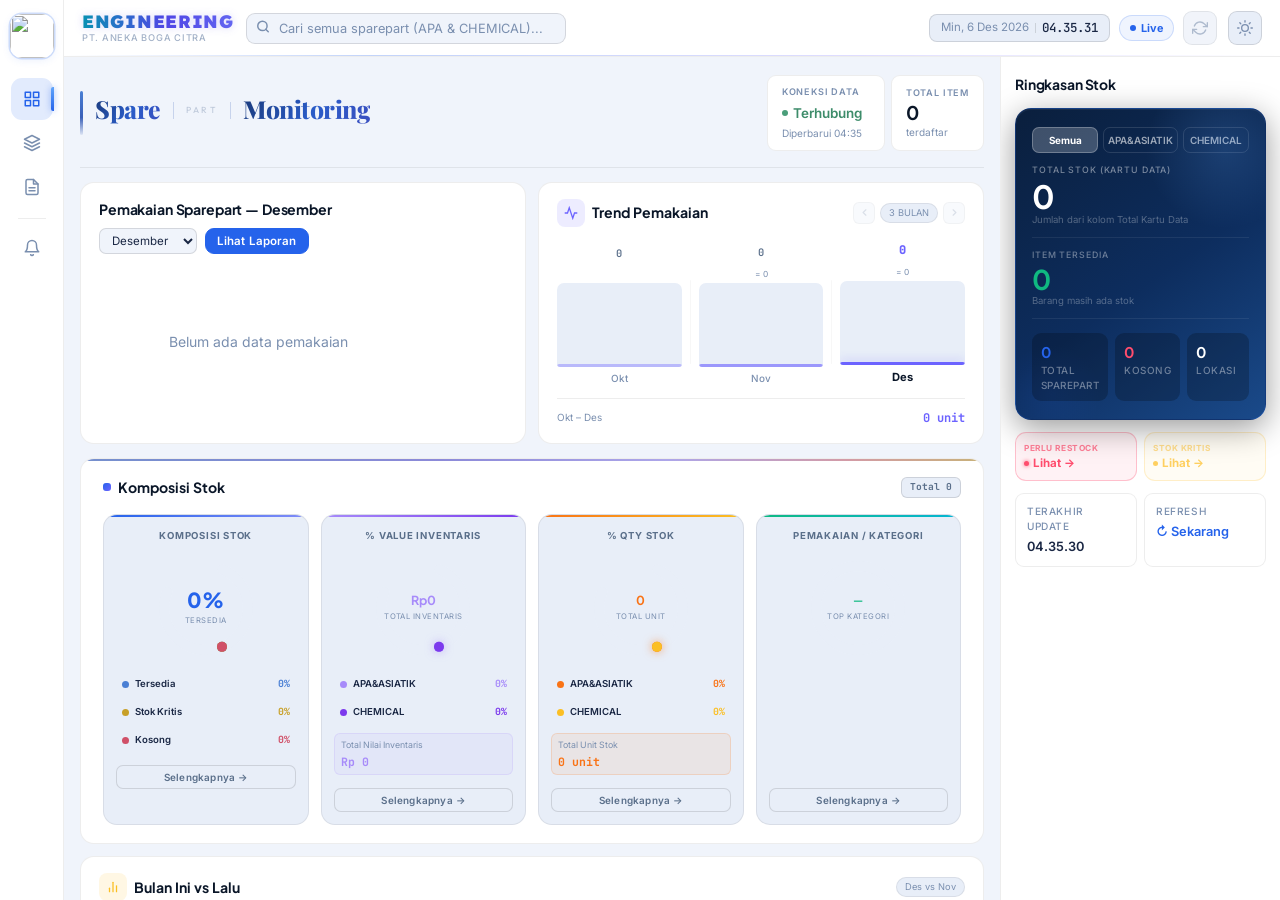
==== admin.html @ c55ec324 "Add files via upload" ====
<!DOCTYPE html>
<html lang="id" data-theme="light">
<head>
<meta charset="UTF-8">
<meta name="viewport" content="width=device-width, initial-scale=1.0">
<title>Spart Part — Admin Dashboard</title>
<link href="https://fonts.googleapis.com/css2?family=Plus+Jakarta+Sans:wght@400;500;600;700;800&family=Inter:wght@300;400;500;600;700&family=JetBrains+Mono:wght@400;500;600&family=Lexend+Deca:wght@700;800;900&family=Barlow:wght@700;800;900&family=Syne:wght@700;800;900&family=DM+Serif+Display:ital@0;1&family=Instrument+Serif:ital@0;1&family=Playfair+Display:wght@700;800;900&family=Outfit:wght@300;400;500;600;700&display=swap" rel="stylesheet">
<style>
[data-theme="dark"]{--bg:#0e1117;--bg2:#151922;--bg3:#1c2333;--card:#1a2235;--card2:#212d42;--border:rgba(255,255,255,0.07);--border2:rgba(255,255,255,0.13);--text:#dce8ff;--ts:#ffffff;--muted:#5a7090;--muted2:#8a9ab5;--bar-bg:rgba(107,99,255,0.18);--tc:#0a1f3d;--tm:#0d2d5e;--tl:#1a4a8a;--tc2:#071529;}
[data-theme="light"]{--bg:#f0f4fb;--bg2:#ffffff;--bg3:#e8eef8;--card:#ffffff;--card2:#f5f8ff;--border:rgba(0,0,0,0.07);--border2:rgba(0,0,0,0.12);--text:#1a2744;--ts:#0a1628;--muted:#7a8faf;--muted2:#5a6f8a;--bar-bg:rgba(107,99,255,0.1);--tc:#0a1f3d;--tm:#0d2d5e;--tl:#1a4a8a;--tc2:#071529;}
:root{--green:#2563eb;--red:#ff4d6d;--yellow:#ffd060;--accent:#6c63ff;--accent2:#a78bfa;--font:'Inter',sans-serif;--display:'Plus Jakarta Sans',sans-serif;--mono:'JetBrains Mono',monospace;--r:14px;--r-sm:9px;}
*,*::before,*::after{box-sizing:border-box;margin:0;padding:0;}
html,body{height:100%;overflow:hidden;}
body{font-family:var(--font);font-size:14px;line-height:1.5;background:var(--bg);color:var(--text);transition:background .3s,color .3s;-webkit-font-smoothing:antialiased;-moz-osx-font-smoothing:grayscale;}
.app{display:flex;height:100vh;}

/* SIDEBAR */
.sidebar{width:64px;background:var(--bg2);border-right:1px solid var(--border);display:flex;flex-direction:column;align-items:center;padding:14px 0;flex-shrink:0;z-index:20;transition:background .3s,border-color .3s;}
.sb-brand{width:44px;height:44px;background:#ffffff;border-radius:12px;display:flex;align-items:center;justify-content:center;margin-bottom:20px;overflow:hidden;cursor:pointer;transition:transform .25s,box-shadow .25s;box-shadow:0 0 0 1.5px rgba(37,99,235,.2),0 2px 8px rgba(37,99,235,.1);}
.sb-brand:hover{transform:scale(1.06);box-shadow:0 0 0 2px rgba(37,99,235,.4),0 4px 16px rgba(37,99,235,.2);}
.sb-brand-inner{width:100%;height:100%;background:#ffffff;border-radius:12px;display:flex;align-items:center;justify-content:center;overflow:hidden;}
.sb-brand-inner img{width:100%;height:100%;object-fit:contain;display:block;}
/* LOGO MODAL */
.logo-modal-backdrop{position:fixed;inset:0;background:rgba(0,0,0,.6);backdrop-filter:blur(6px);z-index:9998;display:flex;align-items:center;justify-content:center;animation:fadeUp .2s ease;}
.logo-modal{background:var(--card);border-radius:20px;border:1px solid var(--border2);padding:28px 32px;max-width:340px;width:90%;box-shadow:0 20px 60px rgba(0,0,0,.4);text-align:center;position:relative;animation:fadeUp .25s ease;}
.logo-modal-close{position:absolute;top:12px;right:14px;width:28px;height:28px;border-radius:8px;background:var(--bg3);border:1px solid var(--border2);cursor:pointer;display:flex;align-items:center;justify-content:center;color:var(--muted);font-size:.85rem;transition:all .2s;}
.logo-modal-close:hover{background:rgba(255,77,109,.15);color:var(--red);}
.logo-modal-img-wrap{width:120px;height:120px;margin:0 auto 16px;display:flex;align-items:center;justify-content:center;}
.logo-modal-img-card{width:100%;height:100%;display:flex;align-items:center;justify-content:center;}
.logo-modal-img{width:100%;height:100%;object-fit:contain;display:block;border-radius:16px;}
.logo-modal-name{font-family:'Lexend Deca',sans-serif;font-size:1.1rem;font-weight:900;color:var(--ts);text-transform:uppercase;letter-spacing:.04em;margin-bottom:4px;}
.logo-modal-sub{font-size:.72rem;color:var(--muted);letter-spacing:.06em;text-transform:uppercase;margin-bottom:16px;}
.logo-modal-divider{height:1px;background:var(--border);margin:14px 0;}
.logo-modal-info{display:flex;flex-direction:column;gap:6px;text-align:left;}
.logo-modal-row{display:flex;justify-content:space-between;align-items:center;font-size:.75rem;}
.logo-modal-row span:first-child{color:var(--muted);font-weight:500;}
.logo-modal-row span:last-child{color:var(--ts);font-weight:600;font-family:'JetBrains Mono',monospace;font-size:.7rem;}
.nav-ic{width:42px;height:42px;border-radius:11px;display:flex;align-items:center;justify-content:center;cursor:pointer;color:var(--muted);transition:all .22s;margin-bottom:2px;position:relative;}
.nav-ic:hover{background:rgba(37,99,235,.09);color:var(--text);transform:translateX(1px);}
.nav-ic.act{background:rgba(37,99,235,.13);color:var(--green);}
.nav-ic.act::after{content:'';position:absolute;right:-1px;width:3px;height:56%;background:linear-gradient(180deg,#60a5fa,#2563eb);border-radius:2px 0 0 2px;box-shadow:0 0 6px rgba(37,99,235,.5);}
.nav-ic[data-tip]:hover::before{content:attr(data-tip);position:absolute;left:calc(100% + 11px);background:var(--card2);color:var(--text);font-size:.68rem;font-weight:600;padding:5px 10px;border-radius:8px;white-space:nowrap;border:1px solid var(--border2);pointer-events:none;z-index:99;box-shadow:0 4px 16px rgba(0,0,0,.22);}
.nav-ic svg{width:18px;height:18px;}
.nav-badge{position:absolute;top:5px;right:5px;min-width:14px;height:14px;background:#ff4d6d;border-radius:50px;font-size:.5rem;font-weight:800;color:white;display:flex;align-items:center;justify-content:center;padding:0 3px;border:1.5px solid var(--bg2);line-height:1;}
.sb-div{width:28px;height:1px;background:var(--border);margin:8px 0;}
.sb-ava{margin-top:auto;width:34px;height:34px;background:linear-gradient(135deg,#1e3a8a,#2563eb);border-radius:10px;display:flex;align-items:center;justify-content:center;font-family:var(--display);font-size:.7rem;font-weight:800;color:white;cursor:pointer;transition:all .2s;box-shadow:0 2px 8px rgba(37,99,235,.28);}
.sb-ava:hover{transform:translateY(-1px);box-shadow:0 4px 14px rgba(37,99,235,.42);}

/* TOPBAR */
.right{flex:1;display:flex;flex-direction:column;overflow:hidden;min-width:0;}
.topbar{height:57px;background:var(--bg2);border-bottom:1px solid var(--border);display:flex;align-items:center;padding:0 18px;gap:12px;flex-shrink:0;transition:background .3s,border-color .3s;position:relative;}
.topbar::after{content:'';position:absolute;bottom:0;left:0;right:0;height:1px;background:linear-gradient(90deg,transparent 0%,rgba(37,99,235,.28) 25%,rgba(108,99,255,.22) 65%,transparent 100%);pointer-events:none;}
.tb-logo{display:flex;flex-direction:column;gap:2px;white-space:nowrap;line-height:1;}
.tb-logo-main{font-family:'Lexend Deca',sans-serif;font-size:1.12rem;font-weight:900;letter-spacing:.04em;text-transform:uppercase;background:linear-gradient(90deg,#06b6d4 0%,#6366f1 55%,#818cf8 100%);-webkit-background-clip:text;-webkit-text-fill-color:transparent;background-clip:text;filter:drop-shadow(0 0 7px rgba(99,102,241,.32));}
[data-theme="light"] .tb-logo-main{background:linear-gradient(90deg,#0891b2 0%,#4f46e5 55%,#6366f1 100%);-webkit-background-clip:text;-webkit-text-fill-color:transparent;background-clip:text;filter:drop-shadow(0 0 4px rgba(79,70,229,.22));}
.tb-logo-sub{font-family:'Inter',sans-serif;font-size:.58rem;font-weight:500;color:var(--muted);letter-spacing:.08em;text-transform:uppercase;opacity:.7;}
.srch-wrap{position:relative;flex:1;max-width:260px;}
.srch-ic{position:absolute;left:10px;top:50%;transform:translateY(-50%);color:var(--muted);pointer-events:none;}
.srch-ic svg{width:14px;height:14px;}
.tb-srch{width:100%;background:var(--bg);border:1px solid var(--border2);border-radius:9px;padding:7px 12px 7px 32px;color:var(--text);font-family:var(--font);font-size:.8rem;outline:none;transition:border-color .2s,background .3s;}
.tb-srch:focus{border-color:var(--green);}
.tb-srch::placeholder{color:var(--muted);}
.tb-r{margin-left:auto;display:flex;align-items:center;gap:9px;}
.tb-clock{font-family:var(--mono);font-size:.78rem;font-weight:500;color:var(--green);background:rgba(37,99,235,.07);border:1px solid rgba(37,99,235,.18);border-radius:8px;padding:4px 11px;}
.tb-date{font-size:.7rem;color:var(--muted);white-space:nowrap;}
.live-pill{display:flex;align-items:center;gap:5px;background:rgba(37,99,235,.07);border:1px solid rgba(37,99,235,.18);border-radius:50px;padding:4px 10px;}
.ldot{width:6px;height:6px;border-radius:50%;background:var(--green);animation:pulse 2s infinite;}
@keyframes pulse{0%,100%{opacity:1}50%{opacity:.2}}
.live-pill span{font-size:.68rem;color:var(--green);font-weight:700;}
.theme-btn{width:34px;height:34px;border-radius:9px;background:var(--bg3);border:1px solid var(--border2);display:flex;align-items:center;justify-content:center;cursor:pointer;transition:all .2s;color:var(--muted);}
.theme-btn:hover{border-color:var(--green);color:var(--green);}
.theme-btn svg{width:16px;height:16px;}
.tb-user{display:flex;align-items:center;gap:7px;font-size:.82rem;font-weight:600;color:var(--text);white-space:nowrap;}
.tb-user-ava{width:30px;height:30px;background:linear-gradient(135deg,#1e3a8a,#2563eb);border-radius:8px;display:flex;align-items:center;justify-content:center;font-size:.68rem;font-weight:800;color:#ffffff;}

/* WORKSPACE */
.workspace{flex:1;display:flex;overflow:hidden;}
.left-panel{flex:1;overflow-y:auto;padding:18px 16px 30px;scrollbar-width:thin;scrollbar-color:var(--border2) transparent;min-width:0;}
.left-panel::-webkit-scrollbar{width:4px;}
.left-panel::-webkit-scrollbar-thumb{background:var(--border2);border-radius:2px;}
.right-panel{width:280px;flex-shrink:0;background:var(--bg2);border-left:1px solid var(--border);overflow-y:auto;padding:18px 14px 30px;scrollbar-width:thin;transition:background .3s,border-color .3s;}

/* PAGES */
.pg{display:none;}
.pg.act{display:block;animation:fadeUp .25s ease;}
@keyframes fadeUp{from{opacity:0;transform:translateY(7px)}to{opacity:1;transform:none}}
.rp-pg{display:none;}
.rp-pg.act{display:block;animation:fadeUp .25s ease;}
.pg-h{margin-bottom:14px;}
.pg-h h2{font-family:var(--display);font-size:1.25rem;font-weight:700;color:var(--ts);letter-spacing:-.015em;}
.pg-h p{font-size:.8rem;color:var(--muted);margin-top:3px;font-weight:400;}

/* filter-tabs removed */

/* FLOW CARD */
.flow-card{background:var(--card);border-radius:var(--r);border:1px solid var(--border);padding:16px 18px 14px;margin-bottom:14px;transition:all .25s;}
.flow-card:hover{border-color:var(--border2);box-shadow:0 4px 20px rgba(37,99,235,.07);}
.flow-head{display:flex;align-items:center;justify-content:space-between;margin-bottom:12px;gap:8px;flex-wrap:wrap;}
.flow-head h3{font-family:var(--display);font-size:.88rem;font-weight:700;color:var(--ts);letter-spacing:-.01em;}
.flow-head-r{display:flex;align-items:center;gap:8px;}

/* CHART */
.chart-outer{display:flex;gap:6px;}
.y-axis{display:flex;flex-direction:column;justify-content:space-between;padding-bottom:22px;flex-shrink:0;width:30px;}
.y-lbl{font-size:.64rem;color:var(--muted);font-family:var(--mono);text-align:right;}
.chart-inner{flex:1;position:relative;}
.grid-lines{position:absolute;inset:0 0 22px 0;display:flex;flex-direction:column;justify-content:space-between;pointer-events:none;}
.gl{height:1px;background:var(--border);width:100%;}
.bar-chart-area{display:flex;align-items:flex-end;gap:5px;height:120px;position:relative;z-index:1;}
.bc-col{display:flex;flex-direction:column;align-items:center;flex:1;min-width:0;}
.bc-bar-wrap{width:100%;display:flex;flex-direction:column;align-items:center;position:relative;}
.bc-bar{width:100%;border-radius:5px 5px 0 0;background:var(--bar-bg);border:1px solid rgba(107,99,255,.2);cursor:pointer;transition:all .2s;min-height:10px;position:relative;}
.bc-bar:hover{background:rgba(107,99,255,.38);}
.bc-bar.hi{background:linear-gradient(180deg,#7b82e8,#5b58c8,#4040a8);border-color:#7b82e8;box-shadow:0 0 8px rgba(91,88,200,.3);}
.bc-bar.sel{outline:2px solid var(--green);outline-offset:1px;}
.bc-tip{display:none;position:absolute;bottom:calc(100% + 5px);left:50%;transform:translateX(-50%);background:var(--ts);color:var(--bg);font-family:var(--mono);font-size:.58rem;font-weight:700;padding:2px 6px;border-radius:4px;white-space:nowrap;z-index:10;pointer-events:none;}
.bc-tip::after{content:'';position:absolute;top:100%;left:50%;transform:translateX(-50%);border:3px solid transparent;border-top-color:var(--ts);}
.bc-bar:hover .bc-tip,.bc-bar.hi .bc-tip{display:block;}
.bc-x-labels{display:flex;gap:5px;margin-top:4px;}
.bc-lbl{flex:1;font-size:.62rem;color:var(--muted);text-align:center;overflow:hidden;text-overflow:ellipsis;white-space:nowrap;min-width:0;}

/* BAR DETAIL */
.bar-detail{margin-top:10px;padding:10px 13px;background:rgba(37,99,235,.06);border:1px solid rgba(37,99,235,.18);border-radius:9px;display:none;animation:fadeUp .2s ease;}
.bar-detail.show{display:flex;align-items:center;gap:10px;}
.bd-ico{width:30px;height:30px;background:rgba(37,99,235,.12);border-radius:8px;display:flex;align-items:center;justify-content:center;flex-shrink:0;}
.bd-ico svg{width:14px;height:14px;color:var(--green);}
.bd-name{font-size:.82rem;font-weight:700;color:var(--ts);}
.bd-meta{font-size:.68rem;color:var(--muted);margin-top:2px;}
.bd-close{margin-left:auto;width:20px;height:20px;border-radius:50%;background:var(--border2);border:none;cursor:pointer;display:flex;align-items:center;justify-content:center;color:var(--muted);font-size:.75rem;flex-shrink:0;transition:all .2s;}
.bd-close:hover{background:rgba(255,77,109,.2);color:var(--red);}

/* SPM TITLE — DM Serif Display, refined & professional */
h2.spm-title{
  font-family:'Playfair Display',Georgia,serif !important;
  font-size:1.55rem !important;
  font-weight:800 !important;
  letter-spacing:-.02em !important;
  line-height:1.3 !important;
  display:inline-flex !important;
  align-items:center !important;
  gap:0;
  white-space:nowrap;
  overflow:visible !important;
  flex-wrap:nowrap;
  padding-bottom:3px;
}
h2.spm-title .word-spare{
  font-family:'Playfair Display',Georgia,serif;
  font-style:normal;
  font-size:1.55rem;
  font-weight:800;
  letter-spacing:-.02em;
  line-height:1.3;
  padding-bottom:2px;
}
h2.spm-title .word-sep{
  display:inline-block;
  width:1.5px;
  height:.7em;
  background:currentColor;
  opacity:.2;
  margin:0 12px;
  align-self:center;
  flex-shrink:0;
}
h2.spm-title .word-part{
  font-family:'Outfit',sans-serif;
  font-weight:500;
  font-size:.55rem;
  letter-spacing:.3em;
  text-transform:uppercase;
  display:inline-block;
  opacity:.45;
  flex-shrink:0;
  font-style:normal;
  line-height:1;
}
h2.spm-title .word-monitoring{
  font-family:'Playfair Display',Georgia,serif;
  font-style:normal;
  font-size:1.55rem;
  font-weight:800;
  letter-spacing:-.02em;
  line-height:1.3;
  padding-bottom:2px;
}
[data-theme="dark"] h2.spm-title .word-spare,
[data-theme="dark"] h2.spm-title .word-monitoring{
  background:linear-gradient(120deg,#e2eeff 0%,#93b4f0 50%,#a5b8f5 100%);
  -webkit-background-clip:text;
  -webkit-text-fill-color:transparent;
  background-clip:text;
}
[data-theme="dark"] h2.spm-title .word-part{
  color:#5a7090;
  -webkit-text-fill-color:#5a7090;
}
[data-theme="dark"] h2.spm-title .word-sep{
  background:#7090b8;
  opacity:.25;
}
[data-theme="light"] h2.spm-title .word-spare,
[data-theme="light"] h2.spm-title .word-monitoring{
  background:linear-gradient(120deg,#1a3a7a 0%,#2a5cc8 55%,#3b4fc0 100%);
  -webkit-background-clip:text;
  -webkit-text-fill-color:transparent;
  background-clip:text;
}
[data-theme="light"] h2.spm-title .word-part{
  color:#8a9cb8;
  -webkit-text-fill-color:#8a9cb8;
}
[data-theme="light"] h2.spm-title .word-sep{
  background:#3a60b8;
  opacity:.22;
}

/* HV TAB PILLS */
.hv-tab{display:inline-flex;align-items:center;gap:5px;padding:6px 13px;border-radius:50px;font-size:.72rem;font-weight:600;cursor:pointer;background:var(--bg3);border:1px solid var(--border);color:var(--muted2);transition:all .2s;font-family:var(--font);}
.hv-tab:hover{border-color:var(--border2);color:var(--ts);}
.hv-tab.act{background:rgba(52,211,153,.13);border-color:rgba(52,211,153,.4);color:#34d399;}
.hv-tab.act svg{stroke:#34d399;}

/* ── ACCORDION HARGA ─────────────────────────── */
.hv-acc{background:var(--card);border-radius:var(--r);border:1px solid var(--border);margin-bottom:7px;overflow:hidden;transition:border-color .2s;}
.hv-acc:hover{border-color:var(--border2);}
.hv-acc.open{border-color:var(--border2);}
.hv-acc-hd{width:100%;display:flex;align-items:center;justify-content:space-between;padding:12px 15px;background:none;border:none;cursor:pointer;color:var(--ts);gap:10px;transition:background .15s;}
.hv-acc-hd:hover{background:var(--bg3);}
.hv-acc-ico{width:28px;height:28px;border-radius:7px;display:flex;align-items:center;justify-content:center;flex-shrink:0;}
.hv-acc-arr{color:var(--muted);transition:transform .25s;flex-shrink:0;}
.hv-acc.open .hv-acc-arr{transform:rotate(180deg);}
.hv-acc-body{padding:12px 15px 15px;border-top:1px solid var(--border);animation:fadeUp .18s ease;}
.hv-acc-title{font-size:.82rem;font-weight:700;color:var(--ts);}
.hv-acc-sub{font-size:.67rem;color:var(--muted);margin-top:2px;}
.hv-acc-badge{font-size:.68rem;font-weight:600;font-family:var(--mono);}
.hv-section-label{font-size:.68rem;font-weight:600;color:var(--muted2);margin-bottom:9px;padding-bottom:7px;border-bottom:1px solid var(--border);}
/* BOTTOM ROW */
.bottom-row{display:grid;grid-template-columns:1fr 1fr;gap:12px;}

/* ══════════════════════════════════════════
   SUPER CARD — 1 card penuh lebar
   [ donut tengah ] [ stat-list ] [ divider ] [ ie mini-cards ]
   ══════════════════════════════════════════ */
.super-card{
  background:var(--card);border-radius:var(--r);
  border:1px solid var(--border);
  padding:18px 22px;
  transition:background .3s,border-color .3s;
  display:flex;flex-direction:column;
  position:relative;overflow:hidden;
}
.super-card::before{
  content:'';position:absolute;top:0;left:0;right:0;height:2px;
  background:linear-gradient(90deg,#3a60b8 0%,#5b58c8 40%,#8a80e0 65%,#c07080 85%,#b09040 100%);
  opacity:.7;
}
.sc-head{
  display:flex;align-items:center;justify-content:space-between;
  margin-bottom:16px;
}
.sc-title{
  font-family:var(--display);font-size:.88rem;font-weight:700;
  color:var(--ts);display:flex;align-items:center;gap:7px;
}
.sc-title::before{
  content:'';width:8px;height:8px;border-radius:3px;flex-shrink:0;
  background:linear-gradient(135deg,#2563eb,#6c63ff);
}
.sc-badge{
  font-family:var(--mono);font-size:.6rem;font-weight:700;
  color:var(--muted2);background:var(--bg3);
  border:1px solid var(--border2);border-radius:6px;padding:2px 8px;
}

/* ── MULTI-DONUT GRID ── */
.sc-body{display:grid;grid-template-columns:repeat(4,1fr);gap:12px;flex:1;}

/* ── SINGLE DONUT CARD ── */
.sc-donut-card{
  background:var(--bg3);border-radius:14px;border:1px solid var(--border);
  padding:14px 12px 12px;display:flex;flex-direction:column;align-items:center;
  cursor:pointer;transition:all .22s;position:relative;overflow:hidden;
}
.sc-donut-card:hover{border-color:var(--border2);transform:translateY(-2px);box-shadow:0 8px 28px rgba(0,0,0,.12);}
.sc-donut-card.sc-active{border-color:var(--accent);box-shadow:0 0 0 2px rgba(108,99,255,.22);}
.sc-donut-card::before{
  content:'';position:absolute;top:0;left:0;right:0;height:2px;
  border-radius:14px 14px 0 0;
}
.sc-donut-card:nth-child(1)::before{background:linear-gradient(90deg,#2563eb,#818cf8);}
.sc-donut-card:nth-child(2)::before{background:linear-gradient(90deg,#a78bfa,#7c3aed);}
.sc-donut-card:nth-child(3)::before{background:linear-gradient(90deg,#f97316,#fbbf24);}
.sc-donut-card:nth-child(4)::before{background:linear-gradient(90deg,#10b981,#06b6d4);}
.sdc-label{font-size:.6rem;font-weight:700;color:var(--muted2);text-transform:uppercase;letter-spacing:.08em;margin-bottom:10px;text-align:center;}
.sdc-donut-w{position:relative;width:110px;height:110px;flex-shrink:0;}
.sdc-donut-w svg{width:110px;height:110px;}
.sdc-center{position:absolute;inset:0;display:flex;flex-direction:column;align-items:center;justify-content:center;}
.sdc-pct{font-family:var(--display);font-size:1.3rem;font-weight:800;color:var(--ts);line-height:1;}
.sdc-pct.sdc-pct-sm{font-size:.78rem;font-weight:700;letter-spacing:-.01em;}
.sdc-pct.sdc-pct-xs{font-size:.65rem;font-weight:700;letter-spacing:-.01em;}
.sdc-detail-btn{width:100%;margin-top:8px;padding:5px 0;border-radius:7px;border:1px solid var(--border2);background:var(--bg3);color:var(--muted2);font-size:.62rem;font-weight:600;cursor:pointer;transition:all .18s;font-family:var(--font);letter-spacing:.02em;}
.sdc-detail-btn:hover{background:rgba(37,99,235,.08);border-color:rgba(37,99,235,.3);color:var(--green);}

/* ── DETAIL MODAL ── */
#detailModalWrap{position:fixed;inset:0;background:rgba(0,0,0,.55);backdrop-filter:blur(5px);z-index:9000;display:none;align-items:center;justify-content:center;padding:16px;}
#detailModalWrap.show{display:flex;animation:fadeUp .22s ease;}
.detail-modal{background:var(--card);border-radius:16px;border:1px solid var(--border2);width:100%;max-width:680px;max-height:88vh;display:flex;flex-direction:column;box-shadow:0 20px 60px rgba(0,0,0,.4);overflow:hidden;}
.dm-head{display:flex;align-items:center;justify-content:space-between;padding:16px 20px;border-bottom:1px solid var(--border);flex-shrink:0;}
.dm-title{font-family:var(--display);font-size:1rem;font-weight:700;color:var(--ts);}
.dm-sub{font-size:.68rem;color:var(--muted);margin-top:2px;}
.dm-close{width:28px;height:28px;border-radius:8px;background:var(--bg3);border:1px solid var(--border2);cursor:pointer;display:flex;align-items:center;justify-content:center;color:var(--muted);font-size:.8rem;transition:all .18s;flex-shrink:0;}
.dm-close:hover{background:rgba(255,77,109,.12);color:#ff4d6d;}
.dm-search{padding:10px 16px;border-bottom:1px solid var(--border);flex-shrink:0;}
.dm-search input{width:100%;background:var(--bg);border:1px solid var(--border2);border-radius:8px;padding:7px 12px;color:var(--text);font-family:var(--font);font-size:.8rem;outline:none;transition:border-color .2s;}
.dm-search input:focus{border-color:var(--green);}
.dm-body{overflow-y:auto;flex:1;padding:10px 0;}
.dm-table{width:100%;border-collapse:collapse;font-size:.75rem;}
.dm-table th{padding:8px 12px;text-align:left;font-size:.62rem;color:var(--muted);font-weight:600;text-transform:uppercase;letter-spacing:.05em;border-bottom:1px solid var(--border);position:sticky;top:0;background:var(--card);z-index:1;}
.dm-table th:first-child{width:44px;text-align:center;}
.dm-table td{padding:8px 12px;border-bottom:1px solid var(--border);color:var(--text);vertical-align:middle;}
.dm-table td:first-child{text-align:center;font-family:var(--mono);font-size:.68rem;font-weight:700;color:var(--muted2);width:44px;}
.dm-table tr:hover td{background:var(--bg3);}
.dm-table tr:last-child td{border-bottom:none;}
.dm-badge{display:inline-block;padding:2px 7px;border-radius:50px;font-size:.58rem;font-weight:700;}
.dm-badge.t{background:rgba(37,99,235,.1);color:#2563eb;}
.dm-badge.l{background:rgba(255,208,96,.12);color:#b8860b;}
.dm-badge.k{background:rgba(255,77,109,.1);color:#ff4d6d;}
.dm-footer{padding:10px 16px;border-top:1px solid var(--border);font-size:.65rem;color:var(--muted);display:flex;justify-content:space-between;align-items:center;flex-shrink:0;}
.sdc-sub{font-size:.48rem;color:var(--muted);text-transform:uppercase;letter-spacing:.06em;margin-top:4px;text-align:center;}
.sdc-legend{display:flex;flex-direction:column;gap:5px;margin-top:10px;width:100%;}
.sdc-item{display:flex;align-items:center;gap:6px;padding:4px 6px;border-radius:7px;transition:background .15s;cursor:pointer;}
.sdc-item:hover{background:rgba(0,0,0,.04);}
.sdc-item.sdc-dim{opacity:.25;}
.sdc-dot{width:7px;height:7px;border-radius:50%;flex-shrink:0;}
.sdc-name{font-size:.6rem;font-weight:600;color:var(--text);flex:1;overflow:hidden;text-overflow:ellipsis;white-space:nowrap;}
.sdc-val{font-size:.62rem;font-family:var(--mono);font-weight:700;color:var(--muted2);flex-shrink:0;}

/* legacy compat */
.sc-donut-col,.sc-stats,.sc-ie-col{display:none;}
.donut-svg-w{position:relative;flex-shrink:0;width:160px;height:160px;}
.donut-svg-w svg{width:160px;height:160px;}
.donut-center{position:absolute;inset:0;display:flex;flex-direction:column;align-items:center;justify-content:center;}
.donut-pct{font-family:var(--display);font-size:1.65rem;font-weight:800;color:var(--ts);line-height:1;}
.donut-sub{font-size:.52rem;color:var(--muted);text-transform:uppercase;letter-spacing:.06em;margin-top:5px;text-align:center;max-width:64px;}
.donut-lbl{font-size:.6rem;color:var(--muted);margin-top:10px;font-weight:500;text-align:center;}
.sc-row{display:flex;align-items:center;gap:10px;padding:8px 10px;border-radius:10px;cursor:pointer;transition:all .18s;border:1px solid transparent;flex:1;}
.sc-row:hover{background:var(--bg3);border-color:var(--border);}
.sc-row.sc-dim{opacity:.2;}
.sc-dot{width:10px;height:10px;border-radius:50%;flex-shrink:0;}
.sc-info{flex:1;min-width:0;}
.sc-lbl{font-size:.61rem;color:var(--muted2);font-weight:500;margin-bottom:2px;}
.sc-num{font-family:var(--display);font-size:1.4rem;font-weight:800;line-height:1;letter-spacing:-.02em;}
.sc-sub{font-size:.58rem;color:var(--muted);margin-top:2px;}
.sc-ie-col{flex-shrink:0;width:170px;display:flex;flex-direction:column;gap:10px;}
.ie-mini{
  flex:1;border-radius:14px;
  padding:14px 16px;
  position:relative;overflow:hidden;
  display:flex;flex-direction:column;justify-content:space-between;
  transition:all .25s;cursor:default;
  border:none;
}
.ie-mini:hover{transform:translateY(-2px);filter:brightness(1.07);}
.ie-mini::after{
  content:'';position:absolute;right:-14px;bottom:-14px;
  width:72px;height:72px;border-radius:50%;
  background:rgba(255,255,255,.08);
}
.ie-mini::before{
  content:'';position:absolute;right:18px;top:-20px;
  width:50px;height:50px;border-radius:50%;
  background:rgba(255,255,255,.05);
}
.ie-mini.ie-total{background:linear-gradient(135deg,#1e3a8a 0%,#2563eb 60%,#3b82f6 100%);box-shadow:0 4px 20px rgba(37,99,235,.35);}
.ie-mini.ie-kosong{background:linear-gradient(135deg,#7f1d1d 0%,#ef4444 55%,#f87171 100%);box-shadow:0 4px 20px rgba(239,68,68,.35);}
.ie-mini-top{display:flex;align-items:center;gap:7px;margin-bottom:6px;position:relative;z-index:1;}
.ie-mini-icon{width:26px;height:26px;border-radius:8px;display:flex;align-items:center;justify-content:center;flex-shrink:0;background:rgba(255,255,255,.18);}
.ie-mini-icon svg{stroke:white!important;}
.ie-mini-lbl{font-size:.58rem;color:rgba(255,255,255,.75);font-weight:700;text-transform:uppercase;letter-spacing:.07em;}
.ie-mini-val{font-family:var(--display);font-size:2rem;font-weight:800;color:#fff;line-height:1;margin-bottom:2px;position:relative;z-index:1;}
.ie-mini-sub{font-size:.58rem;color:rgba(255,255,255,.6);position:relative;z-index:1;}
.ie-mini-badge{
  display:inline-flex;align-items:center;gap:4px;
  margin-top:7px;padding:3px 10px;border-radius:50px;
  font-size:.58rem;font-weight:700;
  position:relative;z-index:1;
  background:rgba(255,255,255,.15);border:1px solid rgba(255,255,255,.2);
  color:#fff;
}
.ie-mini-badge::before{content:'';width:4px;height:4px;border-radius:50%;flex-shrink:0;background:#fff;}

/* keep old ie-card/ie-val/etc selectors working if referenced elsewhere */
.ie-card{display:none;}

/* TABLE */
.tbox{background:var(--card);border-radius:var(--r);border:1px solid var(--border);overflow:hidden;transition:background .3s,border-color .3s;}
.tbox-hd{padding:12px 16px;border-bottom:1px solid var(--border);display:flex;align-items:center;justify-content:space-between;gap:8px;flex-wrap:wrap;background:var(--card2);transition:background .3s;position:relative;}
.tbox-hd::after{content:'';position:absolute;bottom:0;left:16px;right:16px;height:1px;background:linear-gradient(90deg,rgba(37,99,235,.35),transparent);}
.tbox-hd-l h3{font-family:var(--display);font-size:.88rem;font-weight:700;color:var(--ts);letter-spacing:-.01em;}
.tbox-hd-l p{font-size:.75rem;color:var(--muted);margin-top:1px;font-weight:400;}
.ctrls{display:flex;gap:5px;align-items:center;flex-wrap:wrap;}
.ctrl{background:var(--bg);border:1px solid var(--border2);border-radius:var(--r-sm);padding:6px 10px;color:var(--text);font-family:var(--font);font-size:.8rem;font-weight:400;outline:none;transition:border-color .2s,background .3s;}
.ctrl:focus{border-color:var(--green);}
.ctrl::placeholder{color:var(--muted);}
.ctrl-s{padding-left:28px;width:160px;}
.sw{position:relative;}
.sw svg{position:absolute;left:8px;top:50%;transform:translateY(-50%);color:var(--muted);pointer-events:none;width:12px;height:12px;}
.btn{border-radius:var(--r-sm);padding:6px 13px;font-family:var(--font);font-size:.8rem;font-weight:600;cursor:pointer;border:1px solid;display:inline-flex;align-items:center;gap:4px;transition:all .18s;white-space:nowrap;letter-spacing:.01em;}
.btn-g{background:var(--green);border-color:var(--green);color:#ffffff;}
.btn-g:hover{filter:brightness(1.1);}
.btn-o{background:transparent;border-color:var(--border2);color:var(--muted);}
.btn-o:hover{border-color:var(--green);color:var(--green);}
.tw{overflow-x:auto;max-height:65vh;overflow-y:auto;scrollbar-width:thin;scrollbar-color:var(--border2) transparent;}
table{width:100%;border-collapse:collapse;}
thead{position:sticky;top:0;z-index:5;}
thead th{background:var(--bg3);padding:10px 13px;text-align:left;color:var(--muted);font-size:.68rem;font-weight:700;letter-spacing:.07em;text-transform:uppercase;white-space:nowrap;transition:background .3s;border-bottom:1px solid var(--border2);}
thead th:nth-child(2){color:var(--text);}
tbody tr{border-bottom:1px solid var(--border);transition:all .15s;border-left:2px solid transparent;}
tbody tr:hover{background:rgba(37,99,235,.05);border-left-color:rgba(37,99,235,.5);}
tbody tr:last-child{border-bottom:none;}
td{padding:9px 13px;font-size:.83rem;color:var(--text);vertical-align:middle;font-weight:400;overflow:hidden;}
td:last-child{overflow:visible;white-space:nowrap;width:1%;}
.tdn{color:var(--muted);font-size:.72rem;font-family:var(--mono);font-weight:500;}
.td-kode{font-family:var(--mono);font-size:.74rem;font-weight:500;color:var(--green);background:rgba(37,99,235,.07);padding:2px 8px;border-radius:6px;display:inline-block;border:1px solid rgba(37,99,235,.14);}
.tdm{color:var(--muted);font-size:.8rem;}
.tdb{font-weight:600;font-family:var(--mono);font-size:.83rem;}
.badge{display:inline-flex;align-items:center;gap:4px;padding:3px 9px;border-radius:50px;font-size:.67rem;font-weight:600;white-space:nowrap;letter-spacing:.01em;flex-shrink:0;min-width:max-content;}
.badge::before{content:'';width:4px;height:4px;border-radius:50%;flex-shrink:0;}
.b-t{background:rgba(37,99,235,.1);color:var(--green);border:1px solid rgba(37,99,235,.2);}
.b-t::before{background:var(--green);box-shadow:0 0 4px var(--green);}
.b-l{background:rgba(255,208,96,.1);color:var(--yellow);border:1px solid rgba(255,208,96,.2);}
.b-l::before{background:var(--yellow);}
.b-k{background:rgba(255,77,109,.09);color:var(--red);border:1px solid rgba(255,77,109,.2);}
.b-k::before{background:var(--red);box-shadow:0 0 4px var(--red);}
.pag{display:none!important;}
.pag-btns{display:flex;gap:3px;}
.pb{background:var(--bg);border:1px solid var(--border2);color:var(--muted);border-radius:6px;padding:3px 9px;cursor:pointer;font-family:var(--font);font-size:.73rem;font-weight:600;transition:all .18s;}
.pb:hover,.pb.act{border-color:var(--green);color:var(--green);background:rgba(37,99,235,.07);}
.pb:disabled{opacity:.3;cursor:not-allowed;}
.ld{text-align:center;padding:34px;color:var(--muted);}
.ld span{display:inline-block;animation:blink 1.4s infinite;color:var(--green);}
.ld span:nth-child(2){animation-delay:.2s}.ld span:nth-child(3){animation-delay:.4s}
@keyframes blink{0%,80%,100%{opacity:0}40%{opacity:1}}
.empty{text-align:center;padding:34px;color:var(--muted);}

/* RIGHT PANEL */
.rp-ttl{font-family:var(--display);font-size:.87rem;font-weight:700;color:var(--ts);margin-bottom:12px;letter-spacing:-.01em;}
.teal-card{background:linear-gradient(145deg,var(--tc) 0%,var(--tm) 55%,var(--tl) 100%);border-radius:16px;padding:18px 16px;position:relative;overflow:hidden;margin-bottom:12px;border:1px solid rgba(37,99,235,.2);box-shadow:0 8px 32px rgba(0,0,0,.4),inset 0 1px 0 rgba(255,255,255,.06);min-height:148px;}
.teal-card::before{content:'';position:absolute;top:-40px;right:-40px;width:160px;height:160px;border-radius:50%;background:radial-gradient(circle,rgba(96,165,250,.18),transparent 70%);pointer-events:none;}
.teal-card::after{content:'';position:absolute;bottom:-25px;left:-15px;width:100px;height:100px;border-radius:50%;background:radial-gradient(circle,rgba(37,99,235,.1),transparent 70%);pointer-events:none;}
.tc-lbl{font-size:.65rem;color:rgba(255,255,255,.5);text-transform:uppercase;letter-spacing:.08em;margin-bottom:4px;position:relative;z-index:1;font-weight:500;}
.tc-val{font-family:var(--display);font-size:1.75rem;font-weight:700;color:white;line-height:1.1;position:relative;z-index:1;letter-spacing:-.02em;}
.tc-stats{display:flex;gap:7px;margin-top:14px;position:relative;z-index:1;}
.tc-stat{flex:1;background:rgba(0,0,0,.22);border-radius:9px;padding:8px 9px;}
.tc-stat .tsn{font-family:var(--display);font-size:.92rem;font-weight:700;color:white;}
.tc-stat.ts .tsn{color:var(--green);}
.tc-stat.ks .tsn{color:var(--red);}
.tc-stat .tsl{font-size:.62rem;color:rgba(255,255,255,.4);text-transform:uppercase;letter-spacing:.05em;font-weight:500;}
.teal-card2{background:linear-gradient(135deg,var(--tc2) 0%,#0d2d5e 100%);border-radius:12px;padding:12px 14px;border:1px solid rgba(37,99,235,.1);margin-bottom:14px;position:relative;overflow:hidden;}
.teal-card2::before{content:'';position:absolute;top:-25px;right:-25px;width:80px;height:80px;border-radius:50%;background:radial-gradient(circle,rgba(37,99,235,.1),transparent);}
.tc2-lbl{font-size:.6rem;color:rgba(255,255,255,.38);text-transform:uppercase;letter-spacing:.08em;margin-bottom:3px;white-space:nowrap;overflow:hidden;text-overflow:ellipsis;}
.tc2-num{font-family:var(--display);font-size:1.1rem;font-weight:700;color:white;}
.tx-ttl{font-family:var(--display);font-size:.82rem;font-weight:700;color:var(--ts);margin-bottom:9px;margin-top:4px;}
.tx-list{display:flex;flex-direction:column;gap:5px;}
.tx-row{display:flex;align-items:center;gap:7px;padding:7px 9px;border-radius:8px;background:var(--card);border:1px solid var(--border);border-left:2px solid rgba(255,77,109,.3);transition:all .18s;cursor:pointer;margin-bottom:3px;}
.tx-row:hover{background:var(--card2);transform:translateX(3px);border-left-color:var(--red);}
.tx-ic{width:24px;height:24px;border-radius:6px;display:flex;align-items:center;justify-content:center;flex-shrink:0;color:var(--red);background:rgba(255,77,109,.1);}
.tx-ic svg{width:12px;height:12px;}
.tx-name{flex:1;font-size:.75rem;font-weight:600;color:var(--text);overflow:hidden;text-overflow:ellipsis;white-space:nowrap;}
.tx-loc{font-size:.65rem;color:var(--muted);margin-top:0px;white-space:nowrap;overflow:hidden;text-overflow:ellipsis;font-weight:400;}
.tx-amt{font-family:var(--mono);font-size:.7rem;font-weight:600;color:var(--red);flex-shrink:0;background:rgba(255,77,109,.08);border-radius:5px;padding:1px 5px;}
.rp-mini{display:grid;grid-template-columns:1fr 1fr;gap:7px;margin-top:12px;}
.rp-mini-card{background:var(--card);border-radius:9px;padding:10px 11px;border:1px solid var(--border);transition:background .3s;}
.rpc-lbl{font-size:.63rem;color:var(--muted);text-transform:uppercase;letter-spacing:.06em;margin-bottom:3px;font-weight:500;}
.rpc-val{font-size:.8rem;font-weight:600;color:var(--text);}
.qnav{display:flex;flex-direction:column;gap:5px;margin-top:8px;}
.qn-row{display:flex;align-items:center;gap:9px;padding:9px 11px;border-radius:9px;background:var(--card);border:1px solid var(--border);border-left:2px solid transparent;cursor:pointer;transition:all .2s;font-size:.82rem;font-weight:600;color:var(--text);letter-spacing:-.01em;}
.qn-row:hover{background:var(--card2);transform:translateX(3px);border-left-color:var(--green);}
.qn-ic{width:28px;height:28px;border-radius:7px;display:flex;align-items:center;justify-content:center;flex-shrink:0;}
.qn-ic svg{width:14px;height:14px;}
.qn-ic.g{background:rgba(37,99,235,.1);color:var(--green);}
.qn-ic.b{background:rgba(107,99,255,.1);color:var(--accent2);}
.qn-ic.y{background:rgba(255,208,96,.1);color:var(--yellow);}
.qn-ic.r{background:rgba(255,77,109,.1);color:var(--red);}
.lap-filter{display:flex;align-items:center;gap:7px;margin-bottom:14px;flex-wrap:wrap;}
.lap-filter label{font-size:.77rem;color:var(--muted);font-weight:600;}
.lap-grid{display:grid;grid-template-columns:1fr 1fr;gap:12px;margin-bottom:12px;align-items:stretch;min-height:340px;}
.lap-card{background:var(--card);border-radius:var(--r);border:1px solid var(--border);padding:14px 16px;transition:background .3s,border-color .3s;display:flex;flex-direction:column;overflow:hidden;}
.lap-card h3{font-family:var(--display);font-size:.87rem;font-weight:700;color:var(--ts);margin-bottom:2px;letter-spacing:-.01em;}
.lap-card p{font-size:.75rem;color:var(--muted);margin-bottom:11px;font-weight:400;}
.hb-row{display:flex;align-items:center;gap:7px;margin-bottom:7px;}
.hb-lbl{font-size:.72rem;font-weight:500;width:100px;flex-shrink:0;overflow:hidden;text-overflow:ellipsis;white-space:nowrap;color:var(--text);}
.hb-track{flex:1;height:5px;background:var(--bg3);border-radius:99px;overflow:hidden;min-width:0;}
.hb-fill{height:100%;border-radius:99px;transition:width .9s cubic-bezier(.4,0,.2,1);}
.hb-num{font-size:.7rem;font-family:var(--mono);font-weight:500;width:28px;text-align:right;color:var(--muted);flex-shrink:0;}
/* LINE CHART */
.lc-wrap{position:relative;width:100%;height:90px;margin:6px 0 4px;}
.lc-svg{width:100%;height:100%;overflow:visible;}
.lc-line{fill:none;stroke:#6c63ff;stroke-width:2;stroke-linecap:round;stroke-linejoin:round;}
.lc-area{fill:url(#lcGrad);}
.lc-dot{fill:#6c63ff;transition:r .15s;}
.lc-dot:hover{r:5;}
.lc-labels{display:flex;justify-content:space-between;margin-top:2px;}
.lc-lbl{font-size:.62rem;color:var(--muted);text-align:center;flex:1;}
/* COMPARE BADGE */
.cmp-up{color:#10b981;background:rgba(16,185,129,.1);border-radius:5px;padding:1px 6px;font-size:.65rem;font-weight:700;}
.cmp-dn{color:#ff4d6d;background:rgba(255,77,109,.1);border-radius:5px;padding:1px 6px;font-size:.65rem;font-weight:700;}
.cmp-eq{color:var(--muted);background:var(--bg3);border-radius:5px;padding:1px 6px;font-size:.65rem;font-weight:700;}
/* ESTIMASI HABIS */
.est-row{display:flex;align-items:center;justify-content:space-between;padding:6px 10px;border-radius:8px;background:var(--card);border:1px solid var(--border);margin-bottom:5px;transition:background .15s;}
.est-row:hover{background:var(--card2);}
.est-name{font-size:.7rem;font-weight:600;color:var(--text);flex:1;overflow:hidden;text-overflow:ellipsis;white-space:nowrap;margin-right:8px;}
.est-days{font-family:var(--mono);font-size:.7rem;font-weight:800;padding:2px 8px;border-radius:5px;white-space:nowrap;}
.est-days.danger{color:#ff4d6d;background:rgba(255,77,109,.1);}
.est-days.warn{color:#ffd060;background:rgba(255,208,96,.1);}
.est-days.ok{color:#10b981;background:rgba(16,185,129,.1);}
/* ROW HIGHLIGHT KRITIS */
tr.row-kritis td{background:rgba(255,77,109,.04)!important;border-left:2px solid #ff4d6d;}
tr.row-kritis td:first-child{border-left:2px solid #ff4d6d;}
tr.row-warn td{background:rgba(255,208,96,.04)!important;border-left:2px solid #ffd060;}
/* CATEGORY BREAKDOWN */
.cat-grid{display:grid;grid-template-columns:repeat(auto-fill,minmax(160px,1fr));gap:8px;margin-bottom:14px;}
.cat-card{background:var(--card);border:1px solid var(--border);border-radius:10px;padding:10px 13px;}
.cat-card .cat-name{font-size:.6rem;color:var(--muted);text-transform:uppercase;letter-spacing:.07em;margin-bottom:3px;white-space:nowrap;overflow:hidden;text-overflow:ellipsis;}
.cat-card .cat-val{font-family:var(--display);font-size:1.2rem;font-weight:700;color:var(--ts);}
.cat-card .cat-bar{height:4px;background:var(--bg3);border-radius:99px;margin-top:6px;overflow:hidden;}
.cat-card .cat-bar-fill{height:100%;border-radius:99px;background:var(--accent);transition:width .8s cubic-bezier(.4,0,.2,1);}
@media(max-width:1200px){.sc-body{grid-template-columns:repeat(3,1fr);}}
@media(max-width:900px){.right-panel{width:240px;}.sc-body{grid-template-columns:repeat(2,1fr);}}
@media(max-width:720px){.right-panel{display:none;}.bottom-row{grid-template-columns:1fr;}.sc-body{grid-template-columns:repeat(2,1fr);}}
@media(max-width:560px){.lap-grid{grid-template-columns:1fr;}.sc-body{grid-template-columns:1fr 1fr;}}

/* LOADING SCREEN */
#loadingScreen{position:fixed;inset:0;background:linear-gradient(145deg,#040d1e 0%,#071430 40%,#0a1a3e 70%,#060f25 100%);z-index:9999;display:flex;flex-direction:column;align-items:center;justify-content:center;gap:0;transition:opacity .7s ease;overflow:hidden;}
#loadingScreen.fade-out{opacity:0;pointer-events:none;}
.ld-particles{position:absolute;inset:0;pointer-events:none;}
.ld-p{position:absolute;border-radius:50%;animation:ldFloat linear infinite;opacity:0;}
@keyframes ldFloat{0%{transform:translateY(110vh) scale(0);opacity:0}10%{opacity:.6}90%{opacity:.15}100%{transform:translateY(-10vh) scale(1.4);opacity:0}}

/* ── glow orb backdrop ── */
.ld-glow-orb{position:absolute;width:380px;height:380px;border-radius:50%;background:radial-gradient(circle,rgba(37,99,235,.18) 0%,rgba(37,99,235,.06) 50%,transparent 70%);pointer-events:none;animation:ldOrbPulse 3s ease-in-out infinite;}
@keyframes ldOrbPulse{0%,100%{transform:scale(1);opacity:.7}50%{transform:scale(1.12);opacity:1}}

/* ── logo wrap ── */
.ld-logo-wrap{position:relative;display:flex;align-items:center;justify-content:center;margin-bottom:28px;width:140px;height:140px;}
.ld-ring{position:absolute;inset:0;border-radius:50%;border:2px solid transparent;border-top-color:#2563eb;border-right-color:rgba(37,99,235,.25);animation:ldSpin 1.3s linear infinite;}
.ld-ring2{position:absolute;inset:-12px;border-radius:50%;border:1px solid transparent;border-top-color:rgba(96,165,250,.28);border-left-color:rgba(96,165,250,.1);animation:ldSpin 2.2s linear infinite reverse;}
.ld-ring3{position:absolute;inset:10px;border-radius:50%;border:1px dashed rgba(99,102,241,.18);animation:ldSpin 4s linear infinite;}
@keyframes ldSpin{to{transform:rotate(360deg)}}

/* ── logo card ── */
.ld-logo{position:absolute;inset:18px;background:#ffffff;border-radius:50%;display:flex;align-items:center;justify-content:center;box-shadow:0 0 0 2px rgba(96,165,250,.25),0 0 36px rgba(37,99,235,.5),0 0 80px rgba(37,99,235,.15);animation:ldPulseGlow 2.8s ease-in-out infinite;}
@keyframes ldPulseGlow{0%,100%{box-shadow:0 0 0 2px rgba(96,165,250,.25),0 0 36px rgba(37,99,235,.5),0 0 80px rgba(37,99,235,.15)}50%{box-shadow:0 0 0 2px rgba(96,165,250,.4),0 0 52px rgba(37,99,235,.7),0 0 110px rgba(37,99,235,.25)}}
.ld-logo img{width:72px;height:72px;object-fit:contain;display:block;}

/* ── text ── */
.ld-brand-row{display:flex;flex-direction:column;align-items:center;gap:3px;margin-bottom:8px;}
.ld-title{font-family:'Barlow',sans-serif;font-size:1.55rem;font-weight:900;letter-spacing:.12em;text-transform:uppercase;background:linear-gradient(90deg,#60a5fa 0%,#e0eeff 45%,#93c5fd 75%,#60a5fa 100%);background-size:220%;-webkit-background-clip:text;-webkit-text-fill-color:transparent;background-clip:text;animation:ldTextShine 2.8s linear infinite;text-align:center;line-height:1.1;}
.ld-title-sub{font-family:'Outfit',sans-serif;font-size:.62rem;font-weight:500;color:rgba(255,255,255,.28);letter-spacing:.22em;text-transform:uppercase;text-align:center;}
@keyframes ldTextShine{0%{background-position:120%}100%{background-position:-120%}}
.ld-sub{font-size:.68rem;color:rgba(255,255,255,.3);letter-spacing:.12em;text-transform:uppercase;margin-bottom:26px;min-height:1em;text-align:center;font-family:'Inter',sans-serif;}
.ld-bar-wrap{width:240px;height:2px;background:rgba(255,255,255,.04);border-radius:99px;overflow:hidden;margin-bottom:18px;box-shadow:0 0 0 1px rgba(255,255,255,.04);}
.ld-bar{height:100%;width:0%;background:linear-gradient(90deg,#1d4ed8,#60a5fa,#818cf8,#60a5fa,#1d4ed8);background-size:300%;animation:ldShimmer 2s linear infinite;border-radius:99px;transition:width .5s cubic-bezier(.4,0,.2,1);box-shadow:0 0 8px rgba(96,165,250,.5);}
@keyframes ldShimmer{0%{background-position:100%}100%{background-position:-100%}}
.ld-dots{display:flex;gap:8px;}
.ld-dot-a{width:7px;height:7px;border-radius:50%;background:rgba(255,255,255,.08);transition:all .4s;border:1px solid rgba(255,255,255,.06);}
.ld-dot-a.act{background:#2563eb;border-color:#60a5fa;box-shadow:0 0 8px rgba(37,99,235,.9);transform:scale(1.45);}



/* ── TOAST ── */
#toast-wrap{position:fixed;bottom:22px;right:22px;z-index:9999;display:flex;flex-direction:column;gap:7px;pointer-events:none;}
.toast{display:flex;align-items:center;gap:10px;padding:10px 14px;border-radius:12px;background:var(--card2);border:1px solid var(--border2);box-shadow:0 8px 28px rgba(0,0,0,.28),0 2px 8px rgba(0,0,0,.14);font-size:.79rem;font-weight:600;color:var(--ts);min-width:200px;max-width:300px;pointer-events:all;cursor:pointer;position:relative;transform:translateX(120%);opacity:0;transition:all .32s cubic-bezier(.2,.8,.4,1);}
.toast.show{transform:translateX(0);opacity:1;}
.toast.out{transform:translateX(130%);opacity:0;}
.t-ic{width:26px;height:26px;border-radius:7px;display:flex;align-items:center;justify-content:center;flex-shrink:0;}
.t-ic svg{width:13px;height:13px;}
.t-ic.ok{background:rgba(16,185,129,.14);color:#10b981;}
.t-ic.err{background:rgba(255,77,109,.12);color:#ff4d6d;}
.t-ic.info{background:rgba(37,99,235,.12);color:#60a5fa;}
.t-ic.warn{background:rgba(255,208,96,.12);color:#ffd060;}
.t-body{flex:1;min-width:0;}
.t-title{font-size:.77rem;font-weight:700;}
.t-msg{font-size:.68rem;color:var(--muted);font-weight:400;margin-top:1px;}
.t-prog{position:absolute;bottom:0;left:0;height:2px;border-radius:0 0 12px 12px;animation:tProg var(--dur,3s) linear forwards;}
@keyframes tProg{from{width:100%}to{width:0%}}
.t-prog.ok{background:#10b981;}
.t-prog.err{background:#ff4d6d;}
.t-prog.info{background:#60a5fa;}
.t-prog.warn{background:#ffd060;}
.t-close{flex-shrink:0;width:18px;height:18px;border-radius:5px;background:var(--bg3);border:1px solid var(--border2);cursor:pointer;color:var(--muted);font-size:.65rem;display:flex;align-items:center;justify-content:center;transition:all .15s;line-height:1;padding:0;}
.t-close:hover{background:rgba(255,77,109,.15);color:#ff4d6d;border-color:rgba(255,77,109,.3);}
#toast-wrap{pointer-events:none;}
.toast{pointer-events:all;cursor:default;}
.toast:hover{box-shadow:0 10px 32px rgba(0,0,0,.35),0 2px 10px rgba(0,0,0,.18);}

/* SP TABS */
.sp-tabs{display:flex;gap:8px;padding:14px 16px 0;border-bottom:1px solid var(--border);}
.sp-tab{padding:8px 20px;border-radius:9px 9px 0 0;font-size:.8rem;font-weight:700;cursor:pointer;color:var(--muted2);border:1px solid transparent;border-bottom:none;transition:all .2s;display:flex;align-items:center;gap:7px;font-style:normal;}
.sp-tab:hover{color:var(--text);background:var(--bg3);}
.sp-tab.act{background:var(--card);color:var(--green);border-color:var(--border);border-bottom-color:var(--card);box-shadow:0 -2px 8px rgba(37,99,235,.07);}
.sp-badge{background:rgba(37,99,235,.12);color:var(--green);font-size:.65rem;padding:2px 7px;border-radius:50px;font-weight:700;font-style:normal;}

/* SP TABLE COLUMN WIDTHS */
.sp-slide table{table-layout:fixed;width:100%;}
.sp-slide col.c-no{width:38px;}
.sp-slide col.c-nama{width:auto;min-width:0;}
.sp-slide col.c-kode{width:105px;}
.sp-slide col.c-kat{width:100px;}
.sp-slide col.c-lok{width:82px;}
.sp-slide col.c-stok{width:56px;}
.sp-slide col.c-mv{width:90px;}
.sp-slide col.c-stat{width:100px;}
.sp-slide td{overflow:hidden;text-overflow:ellipsis;white-space:nowrap;max-width:0;}
.sp-slide td:last-child{overflow:visible;white-space:nowrap;max-width:none;width:100px;}

/* ── HOVER TOOLTIP ── */
.sp-tooltip{position:fixed;z-index:8000;background:var(--card2);border:1px solid var(--border2);border-radius:12px;padding:12px 14px;box-shadow:0 12px 40px rgba(0,0,0,.45);min-width:220px;max-width:280px;pointer-events:none;opacity:0;transition:opacity .18s;font-size:.75rem;}
.sp-tooltip.show{opacity:1;}
.sp-tt-name{font-family:var(--display);font-size:.82rem;font-weight:700;color:var(--ts);margin-bottom:8px;line-height:1.3;}
.sp-tt-row{display:flex;justify-content:space-between;align-items:center;padding:3px 0;border-bottom:1px solid var(--border);}
.sp-tt-row:last-child{border-bottom:none;}
.sp-tt-lbl{color:var(--muted);font-size:.68rem;font-weight:500;}
.sp-tt-val{color:var(--text);font-weight:600;font-family:var(--mono);font-size:.7rem;}

/* ── KEYBOARD SHORTCUT MODAL ── */
.kbd-modal-wrap{position:fixed;inset:0;background:rgba(0,0,0,.55);backdrop-filter:blur(5px);z-index:9000;display:flex;align-items:center;justify-content:center;}
.kbd-modal{background:var(--card);border:1px solid var(--border2);border-radius:16px;padding:22px 26px;min-width:300px;box-shadow:0 20px 60px rgba(0,0,0,.4);}
.kbd-modal-title{font-family:var(--display);font-size:.95rem;font-weight:700;color:var(--ts);margin-bottom:14px;display:flex;align-items:center;gap:8px;}
.kbd-row{display:flex;align-items:center;justify-content:space-between;padding:7px 0;border-bottom:1px solid var(--border);}
.kbd-row:last-child{border-bottom:none;}
.kbd-desc{font-size:.78rem;color:var(--text);}
.kbd{display:inline-flex;align-items:center;justify-content:center;background:var(--bg3);border:1px solid var(--border2);border-radius:6px;padding:2px 9px;font-family:var(--mono);font-size:.72rem;font-weight:700;color:var(--muted2);box-shadow:0 2px 0 var(--border2);min-width:26px;}

/* ── EMPTY STATE ── */
.empty-state{display:flex;flex-direction:column;align-items:center;justify-content:center;padding:44px 20px;gap:10px;}
.empty-state svg{opacity:.25;}
.empty-state .es-title{font-family:var(--display);font-size:.9rem;font-weight:700;color:var(--muted);margin-top:4px;}
.empty-state .es-sub{font-size:.75rem;color:var(--muted);opacity:.7;text-align:center;}

/* ── COUNTER ANIMATION ── */
@keyframes countUp{from{opacity:0;transform:translateY(6px)}to{opacity:1;transform:none}}
.count-anim{animation:countUp .5s ease forwards;}

/* ── AUTO REFRESH PILL ── */
#autoRefreshPill:hover{background:rgba(37,99,235,.15);border-color:rgba(37,99,235,.35);}
#autoRefreshPill.refreshing #arCountdown{color:#ffd060;}

/* ── SHORTCUT HINT in topbar ── */
.kbd-hint-btn{width:34px;height:34px;border-radius:9px;background:var(--bg3);border:1px solid var(--border2);display:flex;align-items:center;justify-content:center;cursor:pointer;transition:all .2s;color:var(--muted);font-family:var(--mono);font-size:.7rem;font-weight:700;}
.kbd-hint-btn:hover{border-color:var(--green);color:var(--green);}
tbody tr.row-kritis{background:rgba(255,77,109,.04);border-left:2px solid rgba(255,77,109,.5)!important;}
tbody tr.row-warn{background:rgba(255,208,96,.04);border-left:2px solid rgba(255,208,96,.45)!important;}
tbody tr.row-kritis:hover{background:rgba(255,77,109,.09)!important;}
tbody tr.row-warn:hover{background:rgba(255,208,96,.09)!important;}

/* ── Badge styles — static, professional, no pulse ── */
.b-k{background:rgba(220,70,95,.08);color:#c8445e;border:1px solid rgba(220,70,95,.2);}
.b-l{background:rgba(192,148,30,.08);color:#9a7820;border:1px solid rgba(192,148,30,.18);}
[data-theme="dark"] .b-k{background:rgba(220,70,95,.11);color:#e0607a;border:1px solid rgba(220,70,95,.22);}
[data-theme="dark"] .b-l{background:rgba(220,175,50,.09);color:#c8a830;border:1px solid rgba(220,175,50,.2);}

/* ── IMPROVEMENT 3: Sticky status column ── */
.sp-slide td:last-child,.sp-slide th:last-child{position:sticky;right:0;background:var(--card);z-index:2;}
thead th:last-child{background:var(--bg3)!important;position:sticky;right:0;z-index:3;}

/* ── IMPROVEMENT 4: Search highlight ── */
.hl{background:rgba(255,208,96,.25);border-radius:2px;color:var(--ts);font-weight:700;}

/* ── IMPROVEMENT 5: Stock bar mini-indicator in number cell ── */
.stok-bar-wrap{display:flex;flex-direction:column;align-items:center;gap:2px;}
.stok-bar-mini{width:28px;height:3px;border-radius:99px;background:var(--bg3);overflow:hidden;margin-top:1px;}
.stok-bar-fill{height:100%;border-radius:99px;transition:width .8s ease;}

/* ── IMPROVEMENT 6: Scroll to top button ── */
.scroll-top-btn{position:fixed;bottom:22px;right:22px;width:38px;height:38px;border-radius:12px;background:var(--green);border:none;cursor:pointer;display:flex;align-items:center;justify-content:center;box-shadow:0 4px 18px rgba(37,99,235,.45);z-index:500;opacity:0;transform:translateY(12px);transition:all .28s;pointer-events:none;}
.scroll-top-btn.show{opacity:1;transform:translateY(0);pointer-events:auto;}
.scroll-top-btn:hover{transform:translateY(-2px);box-shadow:0 6px 22px rgba(37,99,235,.55);}
.scroll-top-btn svg{stroke:white;}
.mv-fast,.mv-med,.mv-slow{font-style:normal;letter-spacing:.02em;white-space:nowrap;}
.mv-fast{font-size:.63rem;font-weight:700;padding:3px 8px;border-radius:6px;background:rgba(16,185,129,.12);color:#10b981;border:1px solid rgba(16,185,129,.2);}
.mv-med{font-size:.63rem;font-weight:700;padding:3px 8px;border-radius:6px;background:rgba(251,191,36,.12);color:#fbbf24;border:1px solid rgba(251,191,36,.2);}
.mv-slow{font-size:.63rem;font-weight:700;padding:3px 8px;border-radius:6px;background:rgba(148,163,184,.1);color:#94a3b8;border:1px solid rgba(148,163,184,.15);}

/* SP SLIDER */
.sp-slider-wrap{overflow:hidden;flex:1;}
.sp-slider{display:flex;transition:transform .35s cubic-bezier(.4,0,.2,1);}
.sp-slide{min-width:100%;padding:14px 16px 20px;}
@keyframes spinRefresh{to{transform:rotate(360deg)}}
.refresh-spin svg{animation:spinRefresh .6s linear infinite;}

/* NOTIF FILTER TABS */
.notif-ftab{background:var(--bg3);border:1px solid var(--border2);border-radius:7px;padding:5px 12px;font-family:var(--font);font-size:.73rem;font-weight:600;color:var(--muted);cursor:pointer;transition:all .18s;display:inline-flex;align-items:center;}
.notif-ftab:hover{border-color:var(--green);color:var(--text);}
.notif-ftab.on{background:rgba(37,99,235,.1);border-color:rgba(37,99,235,.3);color:var(--green);}

/* GLOBAL SEARCH DROPDOWN */
.gsearch-drop{position:absolute;top:calc(100% + 7px);left:0;right:0;background:var(--card2);border:1px solid var(--border2);border-radius:12px;box-shadow:0 12px 40px rgba(0,0,0,.35);z-index:200;overflow:hidden;max-height:420px;overflow-y:auto;}
.gsearch-drop::-webkit-scrollbar{width:4px;}
.gsearch-drop::-webkit-scrollbar-thumb{background:var(--border2);border-radius:2px;}
.gs-section{padding:8px 12px 4px;font-size:.65rem;font-weight:700;color:var(--muted);text-transform:uppercase;letter-spacing:.08em;display:flex;align-items:center;gap:6px;}
.gs-section span{display:inline-block;padding:1px 7px;border-radius:4px;font-size:.6rem;font-weight:700;}
.gs-apa{background:rgba(249,115,22,.12);color:#f97316;}
.gs-chem{background:rgba(167,139,250,.12);color:#a78bfa;}
.gs-item{display:flex;align-items:center;gap:10px;padding:8px 14px;cursor:pointer;transition:background .12s;border-bottom:1px solid var(--border);}
.gs-item:hover{background:rgba(37,99,235,.07);}
.gs-item:last-child{border-bottom:none;}
.gs-ico{width:30px;height:30px;border-radius:8px;display:flex;align-items:center;justify-content:center;flex-shrink:0;font-size:.65rem;font-weight:800;}
.gs-nama{font-size:.82rem;font-weight:600;color:var(--ts);overflow:hidden;text-overflow:ellipsis;white-space:nowrap;flex:1;}
.gs-meta{font-size:.7rem;color:var(--muted);margin-top:1px;}
.gs-stok{font-family:var(--mono);font-size:.75rem;font-weight:600;flex-shrink:0;}
.gs-empty{padding:28px;text-align:center;font-size:.8rem;color:var(--muted);}
.gs-hint{padding:10px 14px;text-align:center;font-size:.72rem;color:var(--muted);border-top:1px solid var(--border);}

/* CONSISTENT CARD HEADINGS */
.card-title{font-family:var(--display);font-size:.88rem;font-weight:700;color:var(--ts);letter-spacing:-.012em;}
.card-sub{font-size:.73rem;color:var(--muted);font-weight:400;margin-top:1px;}

@media print{
  body{background:white!important;}
  .sidebar,.topbar,.lap-filter,.pag,.ctrls,.right-panel,.flow-card,.bottom-row,#pg-dashboard,#pg-sparepart-wrap,#pg-notif,button,.btn,.pb,.theme-btn,.live-pill{display:none!important;}
  #pg-laporan{display:block!important;padding:0!important;}
  .pg-h{margin-bottom:12px;}
  .lap-grid{display:grid;grid-template-columns:1fr 1fr;gap:12px;margin-bottom:16px;}
  .lap-card{border:1px solid #ddd;border-radius:8px;padding:12px;break-inside:avoid;}
  .tbox{border:1px solid #ddd;border-radius:8px;}
  .tbox-hd{padding:12px;border-bottom:1px solid #eee;}
  table{width:100%;}
  th,td{padding:6px 8px;font-size:.78rem;border-bottom:1px solid #f0f0f0;}
  .badge{padding:2px 7px;border-radius:4px;font-size:.7rem;font-weight:700;}
  .badge.b-t{background:#dcfce7;color:#166534;}
  .badge.b-l{background:#fef9c3;color:#854d0e;}
  .badge.b-k{background:#fee2e2;color:#991b1b;}
  .right,.app,.workspace{display:block!important;margin:0!important;padding:0!important;}
  .left-panel{width:100%!important;padding:0!important;}
  h2{font-size:1.2rem!important;-webkit-text-fill-color:#1e293b!important;color:#1e293b!important;}
  h3{font-size:.95rem!important;}
}
</style>
<base target="_blank">
</head>
<!-- LOADING SCREEN -->
<body>
<div id="container-api"></div>
<div id="container-chem"></div>
</div>
<!-- LOADING SCREEN -->
<div id="loadingScreen">
  <div class="ld-particles" id="ldParticles"></div>
  <div class="ld-glow-orb"></div>
  <div class="ld-logo-wrap">
    <div class="ld-ring"></div>
    <div class="ld-ring2"></div>
    <div class="ld-ring3"></div>
    <div class="ld-logo"><img src="logo engineering.jpeg" alt="Logo"></div>
  </div>
  <div class="ld-brand-row">
    <div class="ld-title">Engineering</div>
    <div class="ld-title-sub">Monitoring System</div>
  </div>
  <div class="ld-sub" id="ldStatusTxt">Menghubungkan ke server</div>
  <div class="ld-bar-wrap"><div class="ld-bar" id="ldBar"></div></div>
  <div class="ld-dots">
    <div class="ld-dot-a act" id="ldd0"></div>
    <div class="ld-dot-a" id="ldd1"></div>
    <div class="ld-dot-a" id="ldd2"></div>
  </div>
</div>
<div class="app">
<aside class="sidebar">
  <div class="sb-brand" onclick="openLogoModal()" title="Lihat Detail Perusahaan"><div class="sb-brand-inner"><img src="logo engineering.jpeg" style="width:100%;height:100%;object-fit:contain;display:block"></div></div>
  <div class="nav-ic act" data-tip="Dashboard" onclick="nav('dashboard',this)">
    <svg viewBox="0 0 24 24" fill="none" stroke="currentColor" stroke-width="2" stroke-linecap="round" stroke-linejoin="round"><rect x="3" y="3" width="7" height="7"/><rect x="14" y="3" width="7" height="7"/><rect x="14" y="14" width="7" height="7"/><rect x="3" y="14" width="7" height="7"/></svg>
  </div>
  <div class="nav-ic" data-tip="Data Sparepart" onclick="nav('sparepart',this)">
    <svg viewBox="0 0 24 24" fill="none" stroke="currentColor" stroke-width="2" stroke-linecap="round" stroke-linejoin="round"><path d="M12 2L2 7l10 5 10-5-10-5z"/><path d="M2 17l10 5 10-5"/><path d="M2 12l10 5 10-5"/></svg>
  </div>
  <div class="nav-ic" data-tip="Laporan Bulanan" onclick="nav('laporan',this)">
    <svg viewBox="0 0 24 24" fill="none" stroke="currentColor" stroke-width="2" stroke-linecap="round" stroke-linejoin="round"><path d="M14 2H6a2 2 0 0 0-2 2v16a2 2 0 0 0 2 2h12a2 2 0 0 0 2-2V8z"/><polyline points="14 2 14 8 20 8"/><line x1="16" y1="13" x2="8" y2="13"/><line x1="16" y1="17" x2="8" y2="17"/></svg>
  </div>
  <div class="sb-div"></div>
  <div class="nav-ic" data-tip="Stok Kritis" onclick="nav('notif',this)">
    <svg viewBox="0 0 24 24" fill="none" stroke="currentColor" stroke-width="2" stroke-linecap="round" stroke-linejoin="round"><path d="M18 8A6 6 0 0 0 6 8c0 7-3 9-3 9h18s-3-2-3-9"/><path d="M13.73 21a2 2 0 0 1-3.46 0"/></svg>
    <div class="nav-badge" id="notif-badge" style="display:none">0</div>
  </div>
</aside>

<div class="right">
  <div class="topbar">
    <div class="tb-logo">
      <span class="tb-logo-main">Engineering</span>
      <span class="tb-logo-sub">PT. Aneka Boga Citra</span>
    </div>
    <div class="srch-wrap" style="position:relative;flex:1;max-width:320px;">
      <div class="srch-ic"><svg viewBox="0 0 24 24" fill="none" stroke="currentColor" stroke-width="2.5" stroke-linecap="round"><circle cx="11" cy="11" r="8"/><line x1="21" y1="21" x2="16.65" y2="16.65"/></svg></div>
      <input class="tb-srch" id="gSearch" placeholder="Cari semua sparepart (APA & CHEMICAL)..." oninput="doGSearch(this.value)" onfocus="showGSearchDrop()" autocomplete="off">
      <div id="gSearchDrop" class="gsearch-drop" style="display:none"></div>
    </div>
    <div class="tb-r">
      <div class="tb-clock" id="tbClock" style="display:flex;align-items:center;gap:6px;font-family:var(--mono);font-size:.78rem;font-weight:500;color:var(--text);background:var(--bg3);border:1px solid var(--border2);border-radius:8px;padding:4px 11px">
        <span id="tbDate" style="font-family:var(--font);font-size:.72rem;color:var(--muted);font-weight:400"></span>
        <span style="width:1px;height:10px;background:var(--border2);display:inline-block"></span>
        <span id="tbTime">--:--:--</span>
      </div>
      <div class="live-pill"><div class="ldot"></div><span>Live</span></div>
      <div class="live-pill" id="autoRefreshPill" title="Auto-refresh tiap 5 menit" style="cursor:pointer;display:none" onclick="triggerAutoRefresh()">
        <svg width="10" height="10" viewBox="0 0 24 24" fill="none" stroke="currentColor" stroke-width="2.5" stroke-linecap="round" style="color:var(--green)"><polyline points="23 4 23 10 17 10"/><polyline points="1 20 1 14 7 14"/><path d="M3.51 9a9 9 0 0 1 14.85-3.36L23 10M1 14l4.64 4.36A9 9 0 0 0 20.49 15"/></svg>
        <span id="arCountdown" style="font-size:.65rem;color:var(--green);font-weight:700;font-family:var(--mono)">5:00</span>
      </div>
      <div class="theme-btn" id="refreshBtn" onclick="fetchData().then(()=>{showToast('ok','Data diperbarui','Semua sheet berhasil dimuat');startAutoRefresh();})" title="Refresh Data" style="margin-right:2px"><svg viewBox="0 0 24 24" fill="none" stroke="currentColor" stroke-width="2" stroke-linecap="round" stroke-linejoin="round"><polyline points="23 4 23 10 17 10"/><polyline points="1 20 1 14 7 14"/><path d="M3.51 9a9 9 0 0 1 14.85-3.36L23 10M1 14l4.64 4.36A9 9 0 0 0 20.49 15"/></svg></div>
      <div class="theme-btn" onclick="toggleTheme()" title="Ganti Tema">
        <svg id="themeIco" viewBox="0 0 24 24" fill="none" stroke="currentColor" stroke-width="2" stroke-linecap="round" stroke-linejoin="round">
          <circle cx="12" cy="12" r="5"/><line x1="12" y1="1" x2="12" y2="3"/><line x1="12" y1="21" x2="12" y2="23"/><line x1="4.22" y1="4.22" x2="5.64" y2="5.64"/><line x1="18.36" y1="18.36" x2="19.78" y2="19.78"/><line x1="1" y1="12" x2="3" y2="12"/><line x1="21" y1="12" x2="23" y2="12"/><line x1="4.22" y1="19.78" x2="5.64" y2="18.36"/><line x1="18.36" y1="5.64" x2="19.78" y2="4.22"/>
        </svg>
      </div>
    </div>
  </div>

  <div class="workspace">
    <div class="left-panel">

      <!-- DASHBOARD -->
      <div class="pg act" id="pg-dashboard">
        <div class="pg-h">
          <div style="display:flex;align-items:center;justify-content:space-between;gap:16px;flex-wrap:wrap;margin-bottom:2px;padding-bottom:16px;border-bottom:1px solid var(--border)">

            <!-- KIRI: judul -->
            <div style="display:flex;align-items:center;gap:12px;flex-shrink:0;overflow:visible;min-width:0">
              <div style="width:3px;height:44px;border-radius:3px;background:linear-gradient(180deg,#4a7fd4 0%,#3a60b8 60%,rgba(58,96,184,.1) 100%);flex-shrink:0"></div>
              <div style="overflow:visible;min-width:0;padding:2px 0 4px">
                <h2 class="spm-title"><span class="word-spare">Spare</span><span class="word-sep"></span><span class="word-part">Part</span><span class="word-sep"></span><span class="word-monitoring">Monitoring</span></h2>
              </div>
            </div>

            <!-- KANAN: info cards -->
            <div style="display:flex;align-items:stretch;gap:6px;flex-wrap:wrap">

              <!-- Card: Status Data -->
              <div style="background:var(--card);border:1px solid var(--border);border-radius:9px;padding:9px 14px;display:flex;flex-direction:column;justify-content:center;min-width:118px">
                <div style="font-size:.57rem;color:var(--muted);text-transform:uppercase;letter-spacing:.09em;font-weight:600;margin-bottom:4px">Koneksi Data</div>
                <div id="hdr-status-dot" style="display:flex;align-items:center;gap:5px">
                  <span id="hdr-status-icon" style="width:6px;height:6px;border-radius:50%;background:#94a3b8;display:inline-block;flex-shrink:0"></span>
                  <span id="hdr-status-txt" style="font-size:.84rem;font-weight:600;color:var(--muted)">Menunggu...</span>
                </div>
                <div id="hdr-last-upd" style="font-size:.63rem;color:var(--muted);margin-top:3px;font-weight:400">Belum dimuat</div>
              </div>

              <!-- Card: Total Item -->
              <div style="background:var(--card);border:1px solid var(--border);border-radius:9px;padding:9px 14px;display:flex;flex-direction:column;justify-content:center;min-width:88px">
                <div style="font-size:.57rem;color:var(--muted);text-transform:uppercase;letter-spacing:.09em;font-weight:600;margin-bottom:4px">Total Item</div>
                <div id="hdr-total-item" style="font-family:var(--display);font-size:1.18rem;font-weight:700;color:var(--ts);line-height:1;letter-spacing:-.02em">—</div>
                <div style="font-size:.63rem;color:var(--muted);margin-top:3px;font-weight:400">terdaftar</div>
              </div>

            </div>
          </div>
        </div>

        <script>
        // Hidden compat for JS references
        // hdr-hari, hdr-tgl handled silently via setText (no-op if el null)

        // ── HEADER INFO CARDS ──
        (function initHeaderCards() {
          const HARI = ['Minggu','Senin','Selasa','Rabu','Kamis','Jumat','Sabtu'];
          const BULAN_H = ['Jan','Feb','Mar','Apr','Mei','Jun','Jul','Agu','Sep','Okt','Nov','Des'];
          function updateHdrDate() {
            const now = new Date();
            const el1 = document.getElementById('hdr-hari');
            const el2 = document.getElementById('hdr-tgl');
            if (el1) el1.textContent = HARI[now.getDay()];
            if (el2) el2.textContent = now.getDate() + ' ' + BULAN_H[now.getMonth()] + ' ' + now.getFullYear();
          }
          updateHdrDate();
          setInterval(updateHdrDate, 60000);
        })();

        // Dipanggil setelah data berhasil dimuat (hook ke fetchData)
        function updateHdrStatus(ok, totalItem, totalAksi) {
          const icon    = document.getElementById('hdr-status-icon');
          const txt     = document.getElementById('hdr-status-txt');
          const upd     = document.getElementById('hdr-last-upd');
          const ti      = document.getElementById('hdr-total-item');
          const ak      = document.getElementById('hdr-aksi');
          const cardEl  = document.getElementById('hdr-status-dot')?.closest('div[style]');
          const now     = new Date();
          const t       = now.getHours().toString().padStart(2,'0') + ':' + now.getMinutes().toString().padStart(2,'0');
          if (ok) {
            if (icon) { icon.style.background='#4a9e7a'; icon.style.boxShadow='none'; }
            if (txt)  { txt.textContent = 'Terhubung'; txt.style.color = '#3d8c6a'; }
          } else {
            if (icon) { icon.style.background='#c84460'; icon.style.boxShadow='none'; }
            if (txt)  { txt.textContent = 'Gagal Load'; txt.style.color = '#c84460'; }
          }
          if (upd) upd.textContent = 'Diperbarui ' + t;
          if (ti && totalItem !== undefined) ti.textContent = totalItem.toLocaleString('id-ID');
          if (ak && totalAksi !== undefined) ak.textContent = totalAksi.toLocaleString('id-ID');
        }
        </script>

        <!-- ═══ ROW: BAR CHART + TREND 3 BULAN (side by side) ═══ -->
        <div style="display:grid;grid-template-columns:1fr 1fr;gap:12px;margin-bottom:14px">

        <!-- BAR CHART BULANAN -->
        <div class="flow-card" style="margin-bottom:0">
          <div class="flow-head">
            <h3 id="flowTitle">Pengeluaran Sparepart</h3>
            <div class="flow-head-r">
              <select id="dash-bln" onchange="renderBarChart();renderPerbandingan();renderEstimasi();renderCatBreakdown();renderTrend();" style="background:var(--bg);border:1px solid var(--border2);border-radius:7px;padding:4px 8px;color:var(--text);font-family:var(--font);font-size:.72rem;outline:none;transition:background .3s">
                <option id="dash-opt-0">Januari</option><option id="dash-opt-1">Februari</option><option id="dash-opt-2">Maret</option><option id="dash-opt-3">April</option><option id="dash-opt-4">Mei</option><option id="dash-opt-5">Juni</option><option id="dash-opt-6">Juli</option><option id="dash-opt-7">Agustus</option><option id="dash-opt-8">September</option><option id="dash-opt-9">Oktober</option><option id="dash-opt-10">November</option><option id="dash-opt-11">Desember</option>
              </select>
              <button class="btn btn-g" style="font-size:.72rem;padding:5px 11px" onclick="nav('laporan',document.querySelectorAll('.nav-ic')[2])">Lihat Laporan</button>
            </div>
          </div>
          <div class="chart-outer">
            <div class="y-axis" id="yAxis"></div>
            <div class="chart-inner">
              <div class="grid-lines" id="gridLines"></div>
              <div class="bar-chart-area" id="barChart"><div class="ld"><span>●</span><span>●</span><span>●</span></div></div>
              <div class="bc-x-labels" id="xLabels"></div>
            </div>
          </div>
          <div class="bar-detail" id="barDetail">
            <div class="bd-ico"><svg viewBox="0 0 24 24" fill="none" stroke="currentColor" stroke-width="2" stroke-linecap="round"><path d="M12 2L2 7l10 5 10-5-10-5z"/><path d="M2 17l10 5 10-5"/><path d="M2 12l10 5 10-5"/></svg></div>
            <div><div class="bd-name" id="bdName">-</div><div class="bd-meta" id="bdMeta">-</div></div>
            <button class="bd-close" onclick="closeBarDetail()">✕</button>
          </div>
        </div>

        <!-- TREND REKAP 3 BULAN -->
        <div style="background:var(--card);border-radius:var(--r);border:1px solid var(--border);padding:16px 18px;display:flex;flex-direction:column;gap:0">
          <div style="display:flex;align-items:center;justify-content:space-between;margin-bottom:14px">
            <div style="display:flex;align-items:center;gap:7px">
              <div style="width:28px;height:28px;border-radius:8px;background:rgba(108,99,255,.12);display:flex;align-items:center;justify-content:center">
                <svg width="14" height="14" viewBox="0 0 24 24" fill="none" stroke="#6c63ff" stroke-width="2.2" stroke-linecap="round"><polyline points="22 12 18 12 15 21 9 3 6 12 2 12"/></svg>
              </div>
              <span style="font-family:var(--display);font-size:.88rem;font-weight:700;color:var(--ts)">Trend Pemakaian</span>
            </div>
            <div style="display:flex;align-items:center;gap:5px">
              <button id="trend3-prev" onclick="slideTrend3(-1)" style="width:22px;height:22px;border-radius:6px;background:var(--bg3);border:1px solid var(--border2);display:flex;align-items:center;justify-content:center;cursor:pointer;color:var(--muted);transition:all .18s;padding:0" title="Bulan sebelumnya">
                <svg width="11" height="11" viewBox="0 0 24 24" fill="none" stroke="currentColor" stroke-width="2.5" stroke-linecap="round"><polyline points="15 18 9 12 15 6"/></svg>
              </button>
              <span style="font-size:.58rem;color:var(--muted);background:var(--bg3);padding:2px 8px;border-radius:50px;border:1px solid var(--border)" id="trend3-label">3 BULAN</span>
              <button id="trend3-next" onclick="slideTrend3(1)" style="width:22px;height:22px;border-radius:6px;background:var(--bg3);border:1px solid var(--border2);display:flex;align-items:center;justify-content:center;cursor:pointer;color:var(--muted);transition:all .18s;padding:0" title="Bulan berikutnya">
                <svg width="11" height="11" viewBox="0 0 24 24" fill="none" stroke="currentColor" stroke-width="2.5" stroke-linecap="round"><polyline points="9 18 15 12 9 6"/></svg>
              </button>
            </div>
          </div>

          <!-- bars: diisi JS, sliding window 4 bulan -->
          <div style="display:flex;gap:8px;flex:1;align-items:flex-end" id="trend3-bars">
            <!-- diisi JS -->
          </div>

          <!-- label & total -->
          <div style="margin-top:12px;padding-top:10px;border-top:1px solid var(--border);display:flex;align-items:center;justify-content:space-between">
            <span style="font-size:.62rem;color:var(--muted)" id="trend3-range">—</span>
            <span style="font-family:var(--mono);font-size:.75rem;font-weight:700;color:#6c63ff" id="trend3-total">-</span>
          </div>
        </div>

        </div><!-- end 2-col grid -->
        <!-- ═══════════ SUPER CARD ═══════════ -->
        <div class="super-card">
          <div class="sc-head">
            <span class="sc-title">Komposisi Stok</span>
            <span class="sc-badge" id="donut-total-top">Total —</span>
          </div>
          <div class="sc-body">

            <!-- ═══ DONUT 1: KOMPOSISI STOK ═══ -->
            <div class="sc-donut-card" id="sdc-stok" onclick="sdcActivate('stok',this)">
              <div class="sdc-label">Komposisi Stok</div>
              <div class="sdc-donut-w">
                <svg viewBox="0 0 110 110" xmlns="http://www.w3.org/2000/svg">
                  <circle cx="55" cy="55" r="42" fill="none" stroke="var(--bg3)" stroke-width="10"
                    stroke-dasharray="197.9 65.97" stroke-dashoffset="49.5" stroke-linecap="round"/>
                  <circle id="seg-ts" cx="55" cy="55" r="42" fill="none" stroke="#4a7fd4" stroke-width="10"
                    stroke-dasharray="0 263.9" stroke-dashoffset="-49.5" stroke-linecap="round"
                    style="transition:stroke-dasharray 1s ease;"/>
                  <circle id="seg-lw" cx="55" cy="55" r="42" fill="none" stroke="#c8a028" stroke-width="10"
                    stroke-dasharray="0 263.9" stroke-dashoffset="-49.5" stroke-linecap="round"
                    style="transition:stroke-dasharray 1s ease;"/>
                  <circle id="seg-ks" cx="55" cy="55" r="42" fill="none" stroke="#d05068" stroke-width="10"
                    stroke-dasharray="0 263.9" stroke-dashoffset="-49.5" stroke-linecap="round"
                    style="transition:stroke-dasharray 1s ease;"/>
                </svg>
                <div class="sdc-center">
                  <div class="sdc-pct" id="donutPct" style="color:#2563eb">—</div>
                  <div class="sdc-sub" id="donutSub">Tersedia</div>
                </div>
              </div>
              <div class="sdc-legend" id="sdc-stok-legend">
                <div class="sdc-item" id="leg-row-ts" onclick="setDonutFilter('t',this);event.stopPropagation()">
                  <div class="sdc-dot" style="background:#4a7fd4"></div>
                  <span class="sdc-name">Tersedia</span>
                  <span class="sdc-val" id="leg-ts-pct" style="color:#4a7fd4">—</span>
                </div>
                <div class="sdc-item" id="leg-row-lw" onclick="setDonutFilter('l',this);event.stopPropagation()">
                  <div class="sdc-dot" style="background:#c8a028"></div>
                  <span class="sdc-name">Stok Kritis</span>
                  <span class="sdc-val" id="leg-lw-pct" style="color:#c8a028">—</span>
                </div>
                <div class="sdc-item" id="leg-row-ks" onclick="setDonutFilter('k',this);event.stopPropagation()">
                  <div class="sdc-dot" style="background:#d05068"></div>
                  <span class="sdc-name">Kosong</span>
                  <span class="sdc-val" id="leg-ks-pct" style="color:#d05068">—</span>
                </div>
                <button onclick="openDetailModal('stok');event.stopPropagation()" class="sdc-detail-btn">Selengkapnya →</button>
              </div>
              <!-- hidden compat IDs -->
              <span id="leg-all" style="display:none">—</span>
              <span id="leg-all-sub" style="display:none"></span>
              <span id="leg-ts" style="display:none">— item</span>
              <span id="leg-lw" style="display:none">— item</span>
              <span id="leg-ks" style="display:none">— item</span>
              <span id="ie-total" style="display:none">—</span>
              <span id="ie-ks" style="display:none">—</span>
              <span id="ie-ts-badge" style="display:none">—</span>
              <span id="ie-ks-badge" style="display:none">—</span>
              <span id="leg-row-all" style="display:none"></span>
            </div>

            <!-- ═══ DONUT 2: NILAI KELUAR (Harga × Qty Pakai) ═══ -->
            <!-- ═══ DONUT 3: % VALUE (Nilai Inventaris / AMMOUNT PRICE) ═══ -->
            <div class="sc-donut-card" id="sdc-value" onclick="sdcActivate('value',this)">
              <div class="sdc-label">% Value Inventaris</div>
              <div class="sdc-donut-w">
                <svg viewBox="0 0 110 110" xmlns="http://www.w3.org/2000/svg">
                  <circle cx="55" cy="55" r="42" fill="none" stroke="var(--bg3)" stroke-width="10"
                    stroke-dasharray="197.9 65.97" stroke-dashoffset="49.5" stroke-linecap="round"/>
                  <circle id="sdv-apa" cx="55" cy="55" r="42" fill="none" stroke="#a78bfa" stroke-width="10"
                    stroke-dasharray="0 263.9" stroke-dashoffset="-49.5" stroke-linecap="round"
                    style="transition:stroke-dasharray 1s ease;filter:drop-shadow(0 0 5px rgba(167,139,250,.65))"/>
                  <circle id="sdv-chem" cx="55" cy="55" r="42" fill="none" stroke="#7c3aed" stroke-width="10"
                    stroke-dasharray="0 263.9" stroke-dashoffset="-49.5" stroke-linecap="round"
                    style="transition:stroke-dasharray 1s ease;"/>
                </svg>
                <div class="sdc-center">
                  <div class="sdc-pct sdc-pct-sm" id="sdv-pct" style="color:#a78bfa">—</div>
                  <div class="sdc-sub" id="sdv-sub">Total Inventaris</div>
                </div>
              </div>
              <div class="sdc-legend">
                <div class="sdc-item" id="vleg-apa" onclick="highlightDonut3('apa',this);event.stopPropagation()">
                  <div class="sdc-dot" style="background:#a78bfa"></div>
                  <span class="sdc-name">APA&ASIATIK</span>
                  <span class="sdc-val" id="sdv-apa-pct" style="color:#a78bfa">—</span>
                </div>
                <div class="sdc-item" id="vleg-chem" onclick="highlightDonut3('chem',this);event.stopPropagation()">
                  <div class="sdc-dot" style="background:#7c3aed"></div>
                  <span class="sdc-name">CHEMICAL</span>
                  <span class="sdc-val" id="sdv-chem-pct" style="color:#7c3aed">—</span>
                </div>
                <div style="margin-top:4px;padding:4px 6px;border-radius:6px;background:rgba(167,139,250,.08);border:1px solid rgba(167,139,250,.18)">
                  <div style="font-size:.55rem;color:var(--muted);margin-bottom:2px">Total Nilai Inventaris</div>
                  <div style="font-family:var(--mono);font-size:.72rem;font-weight:700;color:#a78bfa" id="sdv-total">Rp —</div>
                </div>
                <button onclick="openDetailModal('value');event.stopPropagation()" class="sdc-detail-btn">Selengkapnya →</button>
              </div>
            </div>

            <!-- ═══ DONUT 4: % QTY (distribusi jumlah stok) ═══ -->
            <div class="sc-donut-card" id="sdc-qty" onclick="sdcActivate('qty',this)">
              <div class="sdc-label">% Qty Stok</div>
              <div class="sdc-donut-w">
                <svg viewBox="0 0 110 110" xmlns="http://www.w3.org/2000/svg">
                  <circle cx="55" cy="55" r="42" fill="none" stroke="var(--bg3)" stroke-width="10"
                    stroke-dasharray="197.9 65.97" stroke-dashoffset="49.5" stroke-linecap="round"/>
                  <circle id="sdq-apa" cx="55" cy="55" r="42" fill="none" stroke="#f97316" stroke-width="10"
                    stroke-dasharray="0 263.9" stroke-dashoffset="-49.5" stroke-linecap="round"
                    style="transition:stroke-dasharray 1s ease;filter:drop-shadow(0 0 5px rgba(249,115,22,.65))"/>
                  <circle id="sdq-chem" cx="55" cy="55" r="42" fill="none" stroke="#fbbf24" stroke-width="10"
                    stroke-dasharray="0 263.9" stroke-dashoffset="-49.5" stroke-linecap="round"
                    style="transition:stroke-dasharray 1s ease;"/>
                </svg>
                <div class="sdc-center">
                  <div class="sdc-pct sdc-pct-sm" id="sdq-pct" style="color:#f97316">—</div>
                  <div class="sdc-sub" id="sdq-sub">Total Unit</div>
                </div>
              </div>
              <div class="sdc-legend">
                <div class="sdc-item" id="qleg-apa" onclick="highlightDonut4('apa',this);event.stopPropagation()">
                  <div class="sdc-dot" style="background:#f97316"></div>
                  <span class="sdc-name">APA&ASIATIK</span>
                  <span class="sdc-val" id="sdq-apa-pct" style="color:#f97316">—</span>
                </div>
                <div class="sdc-item" id="qleg-chem" onclick="highlightDonut4('chem',this);event.stopPropagation()">
                  <div class="sdc-dot" style="background:#fbbf24"></div>
                  <span class="sdc-name">CHEMICAL</span>
                  <span class="sdc-val" id="sdq-chem-pct" style="color:#fbbf24">—</span>
                </div>
                <div style="margin-top:4px;padding:4px 6px;border-radius:6px;background:rgba(249,115,22,.08);border:1px solid rgba(249,115,22,.18)">
                  <div style="font-size:.55rem;color:var(--muted);margin-bottom:2px">Total Unit Stok</div>
                  <div style="font-family:var(--mono);font-size:.72rem;font-weight:700;color:#f97316" id="sdq-total">— unit</div>
                </div>
                <button onclick="openDetailModal('qty');event.stopPropagation()" class="sdc-detail-btn">Selengkapnya →</button>
              </div>
            </div>

            <!-- ═══ DONUT 5: % PEMAKAIAN by CATEGORY ═══ -->
            <div class="sc-donut-card" id="sdc-cat" onclick="sdcActivate('cat',this)">
              <div class="sdc-label">Pemakaian / Kategori</div>
              <div class="sdc-donut-w">
                <svg id="sdcat-svg" viewBox="0 0 110 110" xmlns="http://www.w3.org/2000/svg">
                  <circle cx="55" cy="55" r="42" fill="none" stroke="var(--bg3)" stroke-width="10"/>
                  <!-- segments diisi JS -->
                </svg>
                <div class="sdc-center">
                  <div class="sdc-pct sdc-pct-xs" id="sdcat-pct" style="color:#10b981;text-align:center;line-height:1.2">—</div>
                  <div class="sdc-sub" id="sdcat-sub">Top Kategori</div>
                </div>
              </div>
              <div class="sdc-legend" id="sdcat-legend" style="overflow-y:auto;max-height:118px;scrollbar-width:thin;scrollbar-color:var(--border2) transparent;width:100%;margin-top:10px">
                <!-- diisi JS -->
              </div>
              <button onclick="openDetailModal('cat');event.stopPropagation()" class="sdc-detail-btn" style="margin-top:auto">Selengkapnya →</button>
            </div>

          </div>
        </div>

        <!-- ROW: PERBANDINGAN (full width now trend moved up) -->
        <div style="margin-top:12px">
          <!-- PERBANDINGAN BULAN INI VS BULAN LALU -->
          <div style="background:var(--card);border-radius:var(--r);border:1px solid var(--border);padding:16px 18px">
            <div style="display:flex;align-items:center;justify-content:space-between;margin-bottom:14px">
              <div style="display:flex;align-items:center;gap:7px">
                <div style="width:28px;height:28px;border-radius:8px;background:rgba(251,191,36,.12);display:flex;align-items:center;justify-content:center">
                  <svg width="14" height="14" viewBox="0 0 24 24" fill="none" stroke="#fbbf24" stroke-width="2.2" stroke-linecap="round"><line x1="18" y1="20" x2="18" y2="10"/><line x1="12" y1="20" x2="12" y2="4"/><line x1="6" y1="20" x2="6" y2="14"/></svg>
                </div>
                <span style="font-family:var(--display);font-size:.88rem;font-weight:700;color:var(--ts)">Bulan Ini vs Lalu</span>
              </div>
              <span style="font-size:.58rem;color:var(--muted);background:var(--bg3);padding:2px 8px;border-radius:50px;border:1px solid var(--border)" id="cmp-label-badge">-</span>
            </div>
            <!-- 2 angka besar -->
            <div style="display:grid;grid-template-columns:1fr 1fr;gap:10px;margin-bottom:12px">
              <div style="background:var(--bg3);border-radius:10px;padding:10px 12px">
                <div style="font-size:.57rem;color:var(--muted);text-transform:uppercase;letter-spacing:.08em;margin-bottom:3px" id="cmp-this-lbl">Bulan Ini</div>
                <div style="font-family:var(--display);font-size:1.4rem;font-weight:700;color:var(--ts);line-height:1" id="cmp-this-val">-</div>
                <div style="font-size:.58rem;color:var(--muted);margin-top:2px">unit dipakai</div>
              </div>
              <div style="background:var(--bg3);border-radius:10px;padding:10px 12px">
                <div style="font-size:.57rem;color:var(--muted);text-transform:uppercase;letter-spacing:.08em;margin-bottom:3px" id="cmp-prev-lbl">Bulan Lalu</div>
                <div style="font-family:var(--display);font-size:1.4rem;font-weight:700;color:var(--muted);line-height:1" id="cmp-prev-val">-</div>
                <div style="font-size:.58rem;color:var(--muted);margin-top:2px">unit dipakai</div>
              </div>
            </div>
            <!-- Badge selisih -->
            <div style="display:flex;align-items:center;justify-content:space-between;background:var(--bg3);border-radius:8px;padding:8px 12px">
              <span style="font-size:.65rem;color:var(--muted)">Perubahan</span>
              <div style="display:flex;align-items:center;gap:6px">
                <span id="cmp-arrow" style="font-size:.75rem"></span>
                <span id="cmp-badge" class="cmp-eq">0%</span>
                <span style="font-size:.62rem;color:var(--muted)" id="cmp-diff-val"></span>
              </div>
            </div>
          </div>
        </div>

        <!-- ROW: BREAKDOWN CATEGORY (full width) -->
        <div style="margin-top:12px">

          <!-- BREAKDOWN PER CATEGORY -->
          <div style="background:var(--card);border-radius:var(--r);border:1px solid var(--border);padding:16px 18px">
            <div style="display:flex;align-items:center;justify-content:space-between;margin-bottom:14px">
              <div style="display:flex;align-items:center;gap:7px">
                <div style="width:28px;height:28px;border-radius:8px;background:rgba(96,165,250,.12);display:flex;align-items:center;justify-content:center">
                  <svg width="14" height="14" viewBox="0 0 24 24" fill="none" stroke="#60a5fa" stroke-width="2.2" stroke-linecap="round"><circle cx="12" cy="12" r="10"/><path d="M12 2a10 10 0 0 1 10 10"/><path d="M12 12 2 12"/><path d="M12 2v10"/></svg>
                </div>
                <span style="font-family:var(--display);font-size:.88rem;font-weight:700;color:var(--ts)">Breakdown Kategori</span>
              </div>
              <span style="font-size:.58rem;color:var(--muted);background:var(--bg3);padding:2px 8px;border-radius:50px;border:1px solid var(--border)">SEMUA SHEET</span>
            </div>
            <div class="cat-grid" id="cat-grid">
              <div class="ld"><span>●</span><span>●</span><span>●</span></div>
            </div>
          </div>

        </div>

      </div>

      <!-- DATA SPAREPART: slide kiri-kanan -->
      <div id="pg-sparepart-wrap" style="display:none">
        <!-- Tab navigator -->
        <div class="sp-tabs">
          <div class="sp-tab act" id="sptab-0" onclick="spGoSlide(0)">
            APA&ASIATIK <span class="sp-badge" id="sp-badge-0">—</span>
          </div>
          <div class="sp-tab" id="sptab-1" onclick="spGoSlide(1)">
            CHEMICHAL <span class="sp-badge" id="sp-badge-1">—</span>
          </div>
        </div>
        <!-- Slide container -->
        <div class="sp-slider-wrap">
          <div class="sp-slider" id="spSlider">
            <!-- SLIDE 0: APA&ASIATIK -->
            <div class="sp-slide">
              <div class="tbox">
                <div class="tbox-hd">
                  <div class="tbox-hd-l"><h3>Data Sparepart — APA&ASIATIK</h3><p>Kelola dan pantau seluruh inventaris</p></div>
                  <div class="ctrls">
                    <div class="sw"><svg viewBox="0 0 24 24" fill="none" stroke="currentColor" stroke-width="2.5" stroke-linecap="round"><circle cx="11" cy="11" r="8"/><line x1="21" y1="21" x2="16.65" y2="16.65"/></svg><input class="ctrl ctrl-s" id="sp-q-api" placeholder="Cari..." oninput="filterSpTable('api')"></div>
                    <select class="ctrl" id="sp-fst-api" onchange="filterSpTable('api')"><option value="">Semua Status</option><option value="t">Tersedia</option><option value="l">Stok Kritis</option><option value="k">Kosong</option><option value="np">Belum Ada Harga</option></select>
                  </div>
                </div>
                <div class="tw"><table>
                  <colgroup><col class="c-no"><col class="c-nama"><col class="c-kode"><col class="c-kat"><col class="c-lok"><col class="c-stok"><col class="c-stok"><col class="c-stat"></colgroup>
                  <thead><tr><th>#</th><th>Nama Sparepart</th><th>Kode</th><th>Kategori</th><th>Lokasi</th><th>Stok</th><th>Min Stok</th><th>Status</th></tr></thead>
                <tbody id="sp-body-api"><tr><td colspan="8" class="ld"><span>●</span><span>●</span><span>●</span></td></tr></tbody></table></div>
                <div style="padding:7px 15px;border-top:1px solid var(--border)"><span style="font-size:.68rem;color:var(--muted)" id="sp-num-api">-</span></div>
              </div>
            </div>
            <!-- SLIDE 1: CHEMICHAL -->
            <div class="sp-slide">
              <div class="tbox">
                <div class="tbox-hd">
                  <div class="tbox-hd-l"><h3>Data Sparepart — CHEMICHAL</h3><p>Kelola dan pantau seluruh inventaris</p></div>
                  <div class="ctrls">
                    <div class="sw"><svg viewBox="0 0 24 24" fill="none" stroke="currentColor" stroke-width="2.5" stroke-linecap="round"><circle cx="11" cy="11" r="8"/><line x1="21" y1="21" x2="16.65" y2="16.65"/></svg><input class="ctrl ctrl-s" id="sp-q-chem" placeholder="Cari..." oninput="filterSpTable('chem')"></div>
                    <select class="ctrl" id="sp-fst-chem" onchange="filterSpTable('chem')"><option value="">Semua Status</option><option value="t">Tersedia</option><option value="l">Stok Kritis</option><option value="k">Kosong</option><option value="np">Belum Ada Harga</option></select>
                  </div>
                </div>
                <div class="tw"><table>
                  <colgroup><col class="c-no"><col class="c-nama"><col class="c-kode"><col class="c-kat"><col class="c-lok"><col class="c-stok"><col class="c-stok"><col class="c-stat"></colgroup>
                  <thead><tr><th>#</th><th>Nama Sparepart</th><th>Kode</th><th>Kategori</th><th>Lokasi</th><th>Stok</th><th>Min Stok</th><th>Status</th></tr></thead>
                <tbody id="sp-body-chem"><tr><td colspan="8" class="ld"><span>●</span><span>●</span><span>●</span></td></tr></tbody></table></div>
                <div style="padding:7px 15px;border-top:1px solid var(--border)"><span style="font-size:.68rem;color:var(--muted)" id="sp-num-chem">-</span></div>
              </div>
            </div>
          </div>
        </div>
      </div>
      <!-- LAPORAN -->
      <div class="pg" id="pg-laporan">
        <div class="pg-h">
          <div style="padding-bottom:14px;border-bottom:1px solid var(--border);margin-bottom:14px">
            <h2 style="font-family:'DM Serif Display',Georgia,serif;font-size:1.55rem;font-weight:400;letter-spacing:-.01em;color:var(--ts)">Laporan Bulanan</h2>
            <p style="font-size:.72rem;color:var(--muted);margin-top:4px;font-weight:400;letter-spacing:.01em">Rekap pemakaian &amp; ketersediaan stok per bulan</p>
          </div>
        </div>
        <div class="lap-filter">
          <label>Bulan:</label>
          <select class="ctrl" id="l-bln" onchange="renderLaporan()"><option id="lap-opt-0" value="0">Januari</option><option id="lap-opt-1" value="1">Februari</option><option id="lap-opt-2" value="2">Maret</option><option id="lap-opt-3" value="3">April</option><option id="lap-opt-4" value="4">Mei</option><option id="lap-opt-5" value="5">Juni</option><option id="lap-opt-6" value="6">Juli</option><option id="lap-opt-7" value="7">Agustus</option><option id="lap-opt-8" value="8">September</option><option id="lap-opt-9" value="9">Oktober</option><option id="lap-opt-10" value="10">November</option><option id="lap-opt-11" value="11">Desember</option></select>
          <select class="ctrl" id="l-thn" onchange="renderLaporan()" id="l-thn"></select>
          <button class="btn btn-g" onclick="window.print()">Cetak</button>
          <button class="btn btn-o" onclick="renderLaporan()">↻ Refresh</button>
        </div>
        <!-- LAP GRID: TOP 10 + KOSONG PER LOKASI -->
        <div class="lap-grid" style="margin-bottom:14px">
          <!-- TOP 10 PEMAKAIAN -->
          <div class="lap-card" style="padding:16px 18px">
            <div style="display:flex;align-items:center;justify-content:space-between;margin-bottom:12px;flex-shrink:0">
              <div style="display:flex;align-items:center;gap:7px">
                <div style="width:24px;height:24px;border-radius:7px;background:rgba(251,191,36,.12);display:flex;align-items:center;justify-content:center;flex-shrink:0">
                  <svg width="12" height="12" viewBox="0 0 24 24" fill="none" stroke="#fbbf24" stroke-width="2.2" stroke-linecap="round"><polyline points="23 6 13.5 15.5 8.5 10.5 1 18"/><polyline points="17 6 23 6 23 12"/></svg>
                </div>
                <h3 style="font-family:var(--display);font-size:.85rem;font-weight:700;color:var(--ts)">Top 10 Pemakaian</h3>
              </div>
              <span style="font-size:.58rem;color:var(--muted);background:var(--bg3);padding:2px 8px;border-radius:50px;border:1px solid var(--border)" id="l-top10-badge">—</span>
            </div>
            <div id="l-top10-list" style="flex:1;overflow-y:auto;min-height:0"><div class="ld"><span>●</span><span>●</span><span>●</span></div></div>
          </div>
          <!-- KOSONG PER LOKASI -->
          <div class="lap-card" style="padding:16px 18px">
            <div style="display:flex;align-items:center;gap:7px;margin-bottom:12px;flex-shrink:0">
              <div style="width:24px;height:24px;border-radius:7px;background:rgba(255,77,109,.12);display:flex;align-items:center;justify-content:center;flex-shrink:0">
                <svg width="12" height="12" viewBox="0 0 24 24" fill="none" stroke="#ff4d6d" stroke-width="2.2" stroke-linecap="round"><circle cx="12" cy="12" r="10"/><line x1="12" y1="8" x2="12" y2="12"/><line x1="12" y1="16" x2="12.01" y2="16"/></svg>
              </div>
              <h3 style="font-family:var(--display);font-size:.85rem;font-weight:700;color:var(--ts)">Kosong per Lokasi</h3>
            </div>
            <p id="l-sub-p" style="font-size:.67rem;color:var(--muted);margin-bottom:10px;flex-shrink:0">Item stok=0 per lokasi</p>
            <div id="l-bar-k" style="flex:1;overflow-y:auto;min-height:0"><div class="ld"><span>●</span><span>●</span><span>●</span></div></div>
          </div>
        </div>


        <div class="tbox">
          <div class="tbox-hd">
            <div class="tbox-hd-l"><h3 id="l-tbl-ttl">Rekap Sparepart</h3><p>Detail pemakaian bulan ini</p></div>
            <div class="ctrls"><div class="sw"><svg viewBox="0 0 24 24" fill="none" stroke="currentColor" stroke-width="2.5" stroke-linecap="round"><circle cx="11" cy="11" r="8"/><line x1="21" y1="21" x2="16.65" y2="16.65"/></svg><input class="ctrl ctrl-s" id="l-q" placeholder="Cari..." oninput="renderLapTbl()"></div><select class="ctrl" id="l-fst" onchange="renderLapTbl()"><option value="">Semua Status</option><option value="t">Tersedia</option><option value="l">Stok Kritis</option><option value="k">Kosong</option></select>
              
            </div>
          </div>
          <div class="tw" style="max-height:calc(100vh - 350px)"><table><thead><tr><th>#</th><th>Nama Sparepart</th><th>Kode</th><th>Sheet</th><th>Lokasi</th><th>Stok</th><th>Pemakaian</th><th>Status</th></tr></thead><tbody id="l-body"><tr><td colspan="7"><div class="ld"><span>●</span><span>●</span><span>●</span></div></td></tr></tbody></table></div>
          
        </div>
      </div>

      <!-- NOTIF -->
      <div class="pg" id="pg-notif">
        <div class="pg-h">
          <div style="padding-bottom:14px;border-bottom:1px solid var(--border);margin-bottom:14px">
            <h2 style="font-family:'DM Serif Display',Georgia,serif;font-size:1.55rem;font-weight:400;letter-spacing:-.01em;color:var(--ts)">Stok Kritis</h2>
            <p style="font-size:.72rem;color:var(--muted);margin-top:4px;font-weight:400;letter-spacing:.01em">Item yang memerlukan perhatian &amp; tindakan segera</p>
          </div>
        </div>

        <!-- Summary pills -->
        <div style="display:grid;grid-template-columns:repeat(3,1fr);gap:10px;margin-bottom:16px">
          <div style="background:var(--card);border:1px solid rgba(255,77,109,.2);border-radius:var(--r);padding:12px 14px;border-left:3px solid #ff4d6d">
            <div style="font-size:.57rem;color:var(--muted);text-transform:uppercase;letter-spacing:.08em;margin-bottom:3px">Stok Kosong</div>
            <div style="font-family:var(--display);font-size:1.45rem;font-weight:700;color:#ff4d6d;line-height:1" id="notif-sum-k">-</div>
            <div style="font-size:.6rem;color:var(--muted);margin-top:2px">item habis stok</div>
          </div>
          <div style="background:var(--card);border:1px solid rgba(255,208,96,.2);border-radius:var(--r);padding:12px 14px;border-left:3px solid #ffd060">
            <div style="font-size:.57rem;color:var(--muted);text-transform:uppercase;letter-spacing:.08em;margin-bottom:3px">Stok Rendah</div>
            <div style="font-family:var(--display);font-size:1.45rem;font-weight:700;color:#ffd060;line-height:1" id="notif-sum-l">-</div>
            <div style="font-size:.6rem;color:var(--muted);margin-top:2px">di bawah min stok</div>
          </div>
          <div style="background:var(--card);border:1px solid var(--border);border-radius:var(--r);padding:12px 14px;border-left:3px solid var(--muted)">
            <div style="font-size:.57rem;color:var(--muted);text-transform:uppercase;letter-spacing:.08em;margin-bottom:3px">Total Kritis</div>
            <div style="font-family:var(--display);font-size:1.45rem;font-weight:700;color:var(--ts);line-height:1" id="notif-sum-all">-</div>
            <div style="font-size:.6rem;color:var(--muted);margin-top:2px">gabungan semua</div>
          </div>
        </div>

        <!-- Filter -->
        <div style="display:flex;gap:7px;margin-bottom:12px;flex-wrap:wrap;align-items:center">
          <div style="display:flex;gap:5px">
            <button class="notif-ftab on" id="nftab-k" onclick="setNotifTab('k',this)">
              <span style="width:6px;height:6px;border-radius:50%;background:#ff4d6d;display:inline-block;margin-right:5px"></span>Kosong
            </button>
            <button class="notif-ftab" id="nftab-l" onclick="setNotifTab('l',this)">
              <span style="width:6px;height:6px;border-radius:50%;background:#ffd060;display:inline-block;margin-right:5px"></span>Stok Rendah
            </button>
            <button class="notif-ftab" id="nftab-all" onclick="setNotifTab('all',this)">Semua Kritis</button>
          </div>
          <span style="font-size:.7rem;color:var(--muted);margin-left:4px" id="notif-cnt">-</span>
        </div>

        <div class="tbox">
          <div class="tw" style="max-height:calc(100vh - 300px)">
            <table>
              <thead><tr><th>#</th><th>Nama Sparepart</th><th>Kode</th><th>Lokasi</th><th>Stok</th><th>Min Stok</th><th>Status</th></tr></thead>
              <tbody id="notif-body"><tr><td colspan="7"><div class="ld"><span>●</span><span>●</span><span>●</span></div></td></tr></tbody>
            </table>
          </div>
        </div>
      </div>

      <!-- HALAMAN DETAIL HARGA -->
      <div class="pg" id="pg-harga">

        <!-- Header -->
        <div class="pg-h" style="display:flex;align-items:center;gap:10px;margin-bottom:14px">
          <button onclick="navBack()" style="width:28px;height:28px;border-radius:7px;background:var(--bg3);border:1px solid var(--border2);display:flex;align-items:center;justify-content:center;cursor:pointer;color:var(--muted);flex-shrink:0;transition:all .18s" onmouseover="this.style.borderColor='var(--green)';this.style.color='var(--green)'" onmouseout="this.style.borderColor='var(--border2)';this.style.color='var(--muted)'">
            <svg width="12" height="12" viewBox="0 0 24 24" fill="none" stroke="currentColor" stroke-width="2.5" stroke-linecap="round"><polyline points="15 18 9 12 15 6"/></svg>
          </button>
          <div>
            <h2 style="font-family:var(--display);font-size:1.1rem;font-weight:800;letter-spacing:-.02em;color:var(--ts)">Nilai Inventaris</h2>
            <p style="font-size:.68rem;color:var(--muted);margin-top:1px">Harga Prediksi &#xD7; Stok per item &mdash; data langsung dari Google Sheets</p>
          </div>
        </div>

        <!-- KPI Cards: 3 kolom seragam -->
        <div style="display:grid;grid-template-columns:repeat(3,1fr);gap:9px;margin-bottom:14px">
          <div style="background:var(--card);border-radius:var(--r);border:1px solid var(--border);padding:12px 14px;position:relative;overflow:hidden">
            <div style="position:absolute;top:0;left:0;right:0;height:2px;background:linear-gradient(90deg,#34d399,#6c63ff)"></div>
            <div style="font-size:.6rem;color:var(--muted);text-transform:uppercase;letter-spacing:.07em;margin-bottom:5px;font-weight:600">Total Nilai</div>
            <div style="font-family:var(--mono);font-size:1rem;font-weight:700;color:#34d399;line-height:1.1" id="hv-total-nilai">-</div>
            <div style="font-size:.62rem;color:var(--muted);margin-top:3px" id="hv-total-item-sub">-</div>
          </div>
          <div style="background:var(--card);border-radius:var(--r);border:1px solid var(--border);padding:12px 14px;position:relative;overflow:hidden">
            <div style="position:absolute;top:0;left:0;right:0;height:2px;background:linear-gradient(90deg,#2563eb,#38bdf8)"></div>
            <div style="font-size:.6rem;color:var(--muted);text-transform:uppercase;letter-spacing:.07em;margin-bottom:5px;font-weight:600">APA &amp; ASIATIK</div>
            <div style="font-family:var(--mono);font-size:1rem;font-weight:700;color:#2563eb;line-height:1.1" id="hv-nilai-apa">-</div>
            <div style="font-size:.62rem;color:var(--muted);margin-top:3px" id="hv-item-apa">-</div>
          </div>
          <div style="background:var(--card);border-radius:var(--r);border:1px solid var(--border);padding:12px 14px;position:relative;overflow:hidden">
            <div style="position:absolute;top:0;left:0;right:0;height:2px;background:linear-gradient(90deg,#a78bfa,#6c63ff)"></div>
            <div style="font-size:.6rem;color:var(--muted);text-transform:uppercase;letter-spacing:.07em;margin-bottom:5px;font-weight:600">CHEMICAL</div>
            <div style="font-family:var(--mono);font-size:1rem;font-weight:700;color:#a78bfa;line-height:1.1" id="hv-nilai-chem">-</div>
            <div style="font-size:.62rem;color:var(--muted);margin-top:3px" id="hv-item-chem">-</div>
          </div>
        </div>

        <!-- ACCORDION 1: BY CATEGORY -->
        <div class="hv-acc" id="acc-cat">
          <button class="hv-acc-hd" onclick="hvAccToggle('cat')">
            <div style="display:flex;align-items:center;gap:8px">
              <div class="hv-acc-ico" style="background:rgba(52,211,153,.1)">
                <svg width="12" height="12" viewBox="0 0 24 24" fill="none" stroke="#34d399" stroke-width="2.5" stroke-linecap="round"><rect x="3" y="3" width="7" height="7"/><rect x="14" y="3" width="7" height="7"/><rect x="14" y="14" width="7" height="7"/><rect x="3" y="14" width="7" height="7"/></svg>
              </div>
              <div>
                <div class="hv-acc-title">By Category</div>
                <div class="hv-acc-sub">Nilai inventaris per kategori barang</div>
              </div>
            </div>
            <div style="display:flex;align-items:center;gap:7px">
              <span class="hv-acc-badge" style="color:#34d399" id="acc-cat-sum">-</span>
              <svg class="hv-acc-arr" width="13" height="13" viewBox="0 0 24 24" fill="none" stroke="currentColor" stroke-width="2.5" stroke-linecap="round"><polyline points="6 9 12 15 18 9"/></svg>
            </div>
          </button>
          <div class="hv-acc-body" id="acc-cat-body" style="display:none">
            <div class="hv-section-label">Nilai inventaris per kategori (Harga Prediksi &#xD7; Stok)</div>
            <div id="hv-cat-bars" style="display:flex;flex-direction:column;gap:10px;margin-bottom:13px"></div>
            <div id="hv-cat-grid" style="display:grid;grid-template-columns:repeat(auto-fill,minmax(160px,1fr));gap:7px"></div>
          </div>
        </div>

        <!-- ACCORDION 2: BY VALUE -->
        <div class="hv-acc" id="acc-val">
          <button class="hv-acc-hd" onclick="hvAccToggle('val')">
            <div style="display:flex;align-items:center;gap:8px">
              <div class="hv-acc-ico" style="background:rgba(99,102,241,.1)">
                <svg width="12" height="12" viewBox="0 0 24 24" fill="none" stroke="#6366f1" stroke-width="2.5" stroke-linecap="round"><line x1="12" y1="1" x2="12" y2="23"/><path d="M17 5H9.5a3.5 3.5 0 0 0 0 7h5a3.5 3.5 0 0 1 0 7H6"/></svg>
              </div>
              <div>
                <div class="hv-acc-title">By Value</div>
                <div class="hv-acc-sub">Urutan item dari nilai inventaris terbesar</div>
              </div>
            </div>
            <div style="display:flex;align-items:center;gap:7px">
              <span class="hv-acc-badge" style="color:#6366f1" id="acc-val-sum">-</span>
              <svg class="hv-acc-arr" width="13" height="13" viewBox="0 0 24 24" fill="none" stroke="currentColor" stroke-width="2.5" stroke-linecap="round"><polyline points="6 9 12 15 18 9"/></svg>
            </div>
          </button>
          <div class="hv-acc-body" id="acc-val-body" style="display:none">
            <div style="display:flex;gap:7px;margin-bottom:10px;align-items:center">
              <div class="sw" style="flex:1">
                <svg viewBox="0 0 24 24" fill="none" stroke="currentColor" stroke-width="2.5" stroke-linecap="round" width="12" height="12"><circle cx="11" cy="11" r="8"/><line x1="21" y1="21" x2="16.65" y2="16.65"/></svg>
                <input class="ctrl ctrl-s" id="hv-q-val" placeholder="Cari nama / kode..." oninput="hvRenderTable('val')" style="width:100%">
              </div>
              <select class="ctrl" id="hv-sheet-val" onchange="hvRenderTable('val')">
                <option value="">Semua Sheet</option><option value="APA">APA&amp;ASIATIK</option><option value="CHEM">CHEMICAL</option>
              </select>
              <span id="hv-nums-val" style="font-size:.67rem;color:var(--muted);white-space:nowrap">-</span>
            </div>
            <div class="tw" style="max-height:320px">
              <table>
                <colgroup><col style="width:30px"><col><col style="width:75px"><col style="width:44px"><col style="width:44px"><col style="width:95px"><col style="width:120px"></colgroup>
                <thead><tr><th>#</th><th>Nama Sparepart</th><th>Kategori</th><th>Stok</th><th>Sheet</th><th>Harga/pcs</th><th>Nilai Inventaris</th></tr></thead>
                <tbody id="hv-body-val"><tr><td colspan="7" class="ld"><span>&#x25CF;</span><span>&#x25CF;</span><span>&#x25CF;</span></td></tr></tbody>
              </table>
            </div>
          </div>
        </div>

        <!-- ACCORDION 3: BY QTY -->
        <div class="hv-acc" id="acc-qty">
          <button class="hv-acc-hd" onclick="hvAccToggle('qty')">
            <div style="display:flex;align-items:center;gap:8px">
              <div class="hv-acc-ico" style="background:rgba(37,99,235,.1)">
                <svg width="12" height="12" viewBox="0 0 24 24" fill="none" stroke="#2563eb" stroke-width="2.5" stroke-linecap="round"><line x1="8" y1="6" x2="21" y2="6"/><line x1="8" y1="12" x2="21" y2="12"/><line x1="8" y1="18" x2="21" y2="18"/><line x1="3" y1="6" x2="3.01" y2="6"/><line x1="3" y1="12" x2="3.01" y2="12"/><line x1="3" y1="18" x2="3.01" y2="18"/></svg>
              </div>
              <div>
                <div class="hv-acc-title">By Qty</div>
                <div class="hv-acc-sub">Urutan item dari jumlah stok terbanyak</div>
              </div>
            </div>
            <div style="display:flex;align-items:center;gap:7px">
              <span class="hv-acc-badge" style="color:#2563eb" id="acc-qty-sum">-</span>
              <svg class="hv-acc-arr" width="13" height="13" viewBox="0 0 24 24" fill="none" stroke="currentColor" stroke-width="2.5" stroke-linecap="round"><polyline points="6 9 12 15 18 9"/></svg>
            </div>
          </button>
          <div class="hv-acc-body" id="acc-qty-body" style="display:none">
            <div style="display:flex;gap:7px;margin-bottom:10px;align-items:center">
              <div class="sw" style="flex:1">
                <svg viewBox="0 0 24 24" fill="none" stroke="currentColor" stroke-width="2.5" stroke-linecap="round" width="12" height="12"><circle cx="11" cy="11" r="8"/><line x1="21" y1="21" x2="16.65" y2="16.65"/></svg>
                <input class="ctrl ctrl-s" id="hv-q-qty" placeholder="Cari nama / kode..." oninput="hvRenderTable('qty')" style="width:100%">
              </div>
              <select class="ctrl" id="hv-sheet-qty" onchange="hvRenderTable('qty')">
                <option value="">Semua Sheet</option><option value="APA">APA&amp;ASIATIK</option><option value="CHEM">CHEMICAL</option>
              </select>
              <span id="hv-nums-qty" style="font-size:.67rem;color:var(--muted);white-space:nowrap">-</span>
            </div>
            <div class="tw" style="max-height:320px">
              <table>
                <colgroup><col style="width:30px"><col><col style="width:75px"><col style="width:44px"><col style="width:44px"><col style="width:95px"><col style="width:100px"></colgroup>
                <thead><tr><th>#</th><th>Nama Sparepart</th><th>Kategori</th><th>Sheet</th><th>Harga/pcs</th><th>Nilai Inventaris</th><th>Stok</th></tr></thead>
                <tbody id="hv-body-qty"><tr><td colspan="7" class="ld"><span>&#x25CF;</span><span>&#x25CF;</span><span>&#x25CF;</span></td></tr></tbody>
              </table>
            </div>
          </div>
        </div>

        <!-- ACCORDION 4: REKAP 3 BULAN -->
        <div class="hv-acc" id="acc-trend">
          <button class="hv-acc-hd" onclick="hvAccToggle('trend')">
            <div style="display:flex;align-items:center;gap:8px">
              <div class="hv-acc-ico" style="background:rgba(251,191,36,.1)">
                <svg width="12" height="12" viewBox="0 0 24 24" fill="none" stroke="#fbbf24" stroke-width="2.5" stroke-linecap="round"><rect x="3" y="4" width="18" height="18" rx="2"/><line x1="16" y1="2" x2="16" y2="6"/><line x1="8" y1="2" x2="8" y2="6"/><line x1="3" y1="10" x2="21" y2="10"/></svg>
              </div>
              <div>
                <div class="hv-acc-title">Rekap 3 Bulan Terakhir</div>
                <div class="hv-acc-sub" id="acc-trend-sub">Perbandingan nilai inventaris bulanan</div>
              </div>
            </div>
            <svg class="hv-acc-arr" width="13" height="13" viewBox="0 0 24 24" fill="none" stroke="currentColor" stroke-width="2.5" stroke-linecap="round"><polyline points="6 9 12 15 18 9"/></svg>
          </button>
          <div class="hv-acc-body" id="acc-trend-body" style="display:none">

            <!-- 3 kartu bulan -->
            <div class="hv-section-label">Ringkasan total pemakaian per bulan (satuan unit)</div>
            <div id="hv-3m-cards" style="display:grid;grid-template-columns:repeat(3,1fr);gap:9px;margin-bottom:13px"></div>

            <!-- Panduan cara baca — toggle -->
            <div style="margin-bottom:12px">
              <button onclick="(function(b){var d=document.getElementById('cara-baca-detail');var open=d.style.display!='none';d.style.display=open?'none':'';b.textContent=open?'&#9432; Cara membaca data ini':'&#9432; Tutup panduan'})(this)" style="font-size:.67rem;color:var(--muted2);background:var(--bg3);border:1px solid var(--border);padding:4px 11px;border-radius:50px;cursor:pointer;font-family:var(--font);font-weight:500;transition:all .18s">&#9432; Cara membaca data ini</button>
              <div id="cara-baca-detail" style="display:none;margin-top:8px;background:var(--bg3);border:1px solid var(--border);border-radius:9px;padding:10px 13px">
                <div style="font-size:.67rem;color:var(--muted);line-height:1.7">
                  <b style="color:var(--muted2)">Total pemakaian bulanan</b> = jumlah unit yang dipakai di bulan tersebut (dari kolom Pemakaian Januari, Februari, dst).<br>
                  Jika kolom pemakaian di sheet belum diisi, nilai akan tampil <b>&mdash;</b>.
                </div>
              </div>
            </div>

            <!-- Ringkasan perubahan — 2 kotak kecil -->
            <div id="hv-delta-summary" style="display:grid;grid-template-columns:1fr 1fr;gap:9px;margin-bottom:13px"></div>

            <!-- Chart kategori x 3 bulan -->
            <div style="background:var(--card);border-radius:var(--r);border:1px solid var(--border);padding:14px 16px;margin-bottom:11px">
              <div style="font-size:.75rem;font-weight:700;color:var(--ts);margin-bottom:2px" id="hv-trend-title">Nilai Pemakaian per Kategori</div>
              <div style="font-size:.66rem;color:var(--muted);margin-bottom:13px">Tiap bar = total unit pemakaian per kategori, per bulan</div>
              <div id="hv-trend-chart" style="width:100%;overflow-x:auto;min-height:36px"></div>
            </div>

<!-- Tabel top 15 -->
            <div class="tbox" style="display:none">
              <div class="tw" style="max-height:300px">
                <table>
                  <colgroup><col style="width:26px"><col><col style="width:62px"><col style="width:36px"><col style="width:100px"><col style="width:100px"><col style="width:100px"><col style="width:100px"></colgroup>
                  <thead><tr>
                    <th>#</th><th>Nama Sparepart</th><th>Kat.</th><th>Stok</th>
                    <th>Nilai Stok</th>
                    <th id="hv-tr-m1-h">Pakai Bln Ini</th>
                    <th id="hv-tr-m2-h">Pakai Bln Lalu</th>
                    <th id="hv-tr-m3-h">Pakai 2 Bln Lalu</th>
                  </tr></thead>
                  <tbody id="hv-trend-body">
                    <tr><td colspan="8" class="ld"><span>&#x25CF;</span><span>&#x25CF;</span><span>&#x25CF;</span></td></tr>
                  </tbody>
                </table>
              </div>
            </div>

          </div>
        </div>

      </div>

    </div><!-- end left-panel -->

    <div class="right-panel">
      <div class="rp-pg act" id="rp-dashboard">
        <div class="rp-ttl">Ringkasan Stok</div>
        <div class="teal-card">
          <!-- TOTAL UNIT STOK — angka paling menonjol paling atas -->
          <!-- Filter buttons: Semua / APA / CHEM -->
          <div style="display:flex;gap:5px;margin-bottom:10px">
            <button id="rp-btn-all" onclick="rpFilterSheet('all')" style="flex:1;padding:6px 4px;border-radius:7px;border:1px solid rgba(255,255,255,.25);background:rgba(255,255,255,.22);color:#fff;font-size:.62rem;font-weight:700;cursor:pointer;transition:all .18s;font-family:var(--font);outline:none;user-select:none">Semua</button>
            <button id="rp-btn-apa" onclick="rpFilterSheet('apa')" style="flex:1;padding:6px 4px;border-radius:7px;border:1px solid rgba(255,255,255,.12);background:transparent;color:rgba(255,255,255,.6);font-size:.62rem;font-weight:600;cursor:pointer;transition:all .18s;font-family:var(--font);outline:none;user-select:none">APA&ASIATIK</button>
            <button id="rp-btn-chem" onclick="rpFilterSheet('chem')" style="flex:1;padding:6px 4px;border-radius:7px;border:1px solid rgba(255,255,255,.12);background:transparent;color:rgba(255,255,255,.6);font-size:.62rem;font-weight:600;cursor:pointer;transition:all .18s;font-family:var(--font);outline:none;user-select:none">CHEMICAL</button>
          </div>
          <div class="tc-lbl" style="font-size:.55rem;letter-spacing:.1em;color:rgba(255,255,255,.45)">TOTAL STOK (KARTU DATA)</div>
          <div style="font-family:var(--display);font-size:2rem;font-weight:700;line-height:1;color:#ffffff;letter-spacing:-.02em;margin:3px 0 1px" id="tc-stok-rekap">-</div>
          <div style="font-size:.6rem;color:rgba(255,255,255,.3);margin-bottom:10px">Jumlah dari kolom Total Kartu Data</div>
          <!-- Divider -->
          <div style="height:1px;background:rgba(255,255,255,.07);margin-bottom:10px"></div>
          <!-- ITEM TERSEDIA -->
          <div class="tc-lbl" style="font-size:.55rem;letter-spacing:.1em;color:rgba(255,255,255,.4)">ITEM TERSEDIA</div>
          <div style="font-family:var(--display);font-size:1.7rem;font-weight:700;line-height:1;color:#10b981;letter-spacing:-.02em;margin:3px 0 1px" id="tc-ts">-</div>
          <div style="font-size:.6rem;color:rgba(255,255,255,.3);margin-bottom:10px">Barang masih ada stok</div>
          <!-- Divider -->
          <div style="height:1px;background:rgba(255,255,255,.07);margin-bottom:10px"></div>
          <!-- TOTAL SPAREPART + KOSONG + LOKASI -->
          <div class="tc-stats">
            <div class="tc-stat ts"><div class="tsn" id="tc-total">-</div><div class="tsl">Total Sparepart</div></div>
            <div class="tc-stat ks"><div class="tsn" id="tc-ks">-</div><div class="tsl">Kosong</div></div>
            <div class="tc-stat"><div class="tsn" id="tc-lok">-</div><div class="tsl">Lokasi</div></div>
          </div>
        </div>
        <!-- hidden ids for JS compat -->
        <span id="tc-restock" style="display:none">-</span>
        <span id="tc-kritis" style="display:none">-</span>
        <div id="txList" style="display:none"></div>
        <div id="txListKritis" style="display:none"></div>

        <!-- Action buttons: Restock & Kritis -->
        <div style="display:grid;grid-template-columns:1fr 1fr;gap:7px;margin-bottom:10px">
          <button onclick="nav('notif',document.querySelectorAll('.nav-ic')[3])" style="padding:10px 8px;border-radius:11px;border:1px solid rgba(255,77,109,.3);background:rgba(255,77,109,.07);cursor:pointer;transition:all .2s;text-align:left;font-family:var(--font);outline:none" onmouseover="this.style.background='rgba(255,77,109,.15)';this.style.borderColor='rgba(255,77,109,.55)'" onmouseout="this.style.background='rgba(255,77,109,.07)';this.style.borderColor='rgba(255,77,109,.3)'">
            <div style="font-size:.52rem;color:rgba(255,77,109,.7);text-transform:uppercase;letter-spacing:.07em;margin-bottom:3px;font-weight:700">Perlu Restock</div>
            <div style="font-size:.72rem;font-weight:700;color:#ff4d6d;display:flex;align-items:center;gap:4px">
              <span style="width:5px;height:5px;border-radius:50%;background:#ff4d6d;display:inline-block;box-shadow:0 0 4px #ff4d6d;flex-shrink:0"></span>
              Lihat →
            </div>
          </button>
          <button onclick="nav('notif',document.querySelectorAll('.nav-ic')[3])" style="padding:10px 8px;border-radius:11px;border:1px solid rgba(255,208,96,.3);background:rgba(255,208,96,.07);cursor:pointer;transition:all .2s;text-align:left;font-family:var(--font);outline:none" onmouseover="this.style.background='rgba(255,208,96,.15)';this.style.borderColor='rgba(255,208,96,.55)'" onmouseout="this.style.background='rgba(255,208,96,.07)';this.style.borderColor='rgba(255,208,96,.3)'">
            <div style="font-size:.52rem;color:rgba(255,208,96,.7);text-transform:uppercase;letter-spacing:.07em;margin-bottom:3px;font-weight:700">Stok Kritis</div>
            <div style="font-size:.72rem;font-weight:700;color:#ffd060;display:flex;align-items:center;gap:4px">
              <span style="width:5px;height:5px;border-radius:50%;background:#ffd060;display:inline-block;flex-shrink:0"></span>
              Lihat →
            </div>
          </button>
        </div>

        <div class="rp-mini">
          <div class="rp-mini-card"><div class="rpc-lbl">Terakhir Update</div><div class="rpc-val" id="rp-upd">-</div></div>
          <div class="rp-mini-card" style="cursor:pointer" onclick="fetchData()"><div class="rpc-lbl">Refresh</div><div class="rpc-val" style="color:var(--green)">↻ Sekarang</div></div>
        </div>
      </div>
      <div class="rp-pg" id="rp-other">
        <div class="rp-ttl">Ringkasan</div>
        <div class="teal-card" style="min-height:auto">
          <div class="tc-lbl">Total Sparepart</div>
          <div class="tc-val" id="rpo-total">-</div>
          <div class="tc-stats" style="margin-top:10px">
            <div class="tc-stat ts"><div class="tsn" id="rpo-ts">-</div><div class="tsl">Tersedia</div></div>
            <div class="tc-stat ks"><div class="tsn" id="rpo-ks">-</div><div class="tsl">Kosong</div></div>
          </div>
        </div>
        <div class="tx-ttl" style="margin-top:14px">Navigasi Cepat</div>
        <div class="qnav">
          
    </div>
  </div>
</div>
</div>


<script>
const BASE_URL = "https://script.google.com/macros/s/AKfycbzUeRsSwOmSgARlJMq_iwKP09iCWhwLuE9ZERPyxKwON9oxk3Mj0S0posLX8r3hlqqK/exec";

let allData = [], dataAPA = [], dataCHEM = [];
let currentFilter = 'all';
let lapData = [], lapPage = 1;
const LAP_PER_PAGE = 99999;

const BULAN_NAMA = ['Januari','Februari','Maret','April','Mei','Juni','Juli','Agustus','September','Oktober','November','Desember'];

// Ambil nilai pemakaian sesuai bulan yang dipilih
function getPakai(item, blnIdx) {
  if (blnIdx === undefined || blnIdx === null) {
    const el = document.getElementById('dash-bln') || document.getElementById('l-bln');
    blnIdx = el ? el.selectedIndex : new Date().getMonth();
  }
  const bulan = BULAN_NAMA[blnIdx];
  const key   = 'Pemakaian ' + bulan; // "Pemakaian Januari" dst

  // Cek flat key dulu (paling reliable)
  if (item[key] !== undefined) return Number(item[key]) || 0;
  // Cek dengan trim (handle trailing space di September)
  const keyTrim = key.trim();
  for (const k of Object.keys(item)) {
    if (k.trim() === keyTrim) return Number(item[k]) || 0;
  }
  // Fallback: nested object "Pemakaian bulanan"
  if (item["Pemakaian bulanan"] && typeof item["Pemakaian bulanan"] === 'object') {
    const pb = item["Pemakaian bulanan"];
    if (pb[key] !== undefined) return Number(pb[key]) || 0;
    for (const k of Object.keys(pb)) {
      if (k.trim() === keyTrim) return Number(pb[k]) || 0;
    }
    // Kalau key-nya cuma "Januari" (format lama)
    if (pb[bulan] !== undefined) return Number(pb[bulan]) || 0;
  }
  return 0;
}

// ── LIMIT MONTH DROPDOWNS ke bulan yang ada datanya ──────────────────────────
function getLastMonthWithData() {
  const all = [...(_spDataApi||[]), ...(_spDataChem||[])];
  const BULAN_COLS = [
    'Pemakaian Januari','Pemakaian Februari','Pemakaian Maret','Pemakaian April',
    'Pemakaian Mei','Pemakaian Juni','Pemakaian Juli','Pemakaian Agustus',
    'Pemakaian September ','Pemakaian Oktober','Pemakaian November','Pemakaian Desember'
  ];
  // Batas maksimal: bulan sekarang (0=Jan, 11=Des) — tidak boleh melebihi bulan kalender saat ini
  const currentMonth = new Date().getMonth();
  let lastIdx = -1;
  BULAN_COLS.forEach((col, i) => {
    // Lewati bulan yang belum terjadi
    if (i > currentMonth) return;
    let found = false;
    for (const d of all) {
      // Cek flat key
      let v = d[col] ?? d[col.trim()];
      // Fallback nested
      if ((v === undefined || v === null || v === '') && d["Pemakaian bulanan"] && typeof d["Pemakaian bulanan"] === 'object') {
        const pb = d["Pemakaian bulanan"];
        v = pb[col] ?? pb[col.trim()];
      }
      // Hanya valid kalau benar-benar angka > 0 (bukan kosong, bukan 0, bukan string "0")
      if (v !== undefined && v !== null && v !== '' && v !== '0' && v !== 0 && Number(v) > 0) {
        found = true;
        break;
      }
    }
    if (found) lastIdx = i;
  });
  return lastIdx;
}

function limitMonthDropdowns() {
  const lastIdx = getLastMonthWithData();
  if (lastIdx < 0) return; // tidak ada data, biarkan semua opsi
  const BULAN_NAMA_ALL = ['Januari','Februari','Maret','April','Mei','Juni',
                          'Juli','Agustus','September','Oktober','November','Desember'];
  // Dropdown dashboard (dash-bln)
  const dashBln = document.getElementById('dash-bln');
  if (dashBln) {
    dashBln.innerHTML = BULAN_NAMA_ALL.slice(0, lastIdx + 1)
      .map((b, i) => `<option id="dash-opt-${i}">${b}</option>`).join('');
    dashBln.selectedIndex = lastIdx; // default ke bulan terakhir ada data
  }
  // Dropdown laporan (l-bln) — hanya tampilkan bulan yang ada datanya
  const lapBln = document.getElementById('l-bln');
  if (lapBln) {
    lapBln.innerHTML = BULAN_NAMA_ALL.slice(0, lastIdx + 1)
      .map((b, i) => `<option id="lap-opt-${i}" value="${i}">${b}</option>`).join('');
    lapBln.value = String(lastIdx);
  }
}

async function loadSheet(sheetName) {
  try {
    const res = await fetch(BASE_URL + "?sheet=" + encodeURIComponent(sheetName));
    if (!res.ok) throw new Error("HTTP " + res.status);
    const json = await res.json();
    const rawItems = Array.isArray(json) ? json : (json.items || []);

    // ── Ambil total stok dari baris rekapan di sheet
    // Baris rekapan: Kode Sparepart KOSONG tapi Total kartu data (Data) ADA nilainya
    const getStokVal = d => {
      const possibleKeys = ['Total kartu', 'Total Kartu', 'total kartu', 'Total kartu data (Data)', 'Total Kartu Data', 'Total Kartu Data (Data)', 'Total kartu data', 'Total Kartu Data (Data)', 'Total kartu data (Data)', 'Total Kartu Data'];
      for (let key of possibleKeys) {
        if (d[key] != null && d[key] !== '') {
          const v = Number(d[key]);
          if (!isNaN(v)) return v;
        }
      }
      return 0;
    };

    // Baris rekapan: Kode Sparepart KOSONG + Nama Spare Part KOSONG + stok > 0
    // Juga tangkap baris yang NAMA-nya mengandung kata "Total" atau "TOTAL"
    const summaryRows = rawItems.filter(d => {
      const kode = String(d["Kode Sparepart"] || '').trim();
      const nama = String(d["Nama Spare Part"] || d["Nama"] || '').trim();
      const stok = getStokVal(d);
      // Baris kosong dengan angka stok
      if (kode === '' && nama === '' && stok > 0) return true;
      // Baris yang namanya mengandung "total" (case-insensitive)
      if (nama.toLowerCase().includes('total') && stok > 0) return true;
      return false;
    });

    let rekapStok = 0;
    if (summaryRows.length > 0) {
      rekapStok = Math.max(...summaryRows.map(getStokVal));
    }
    // Jika baris rekap tidak terdeteksi otomatis, pakai nilai rekap dari sheet
    // (JANGAN sum semua baris item — hasilnya tidak sama dengan rekap terbawah di sheet)
    if (!rekapStok) {
      if (sheetName.includes('APA')) rekapStok = 4090;
      else rekapStok = 224;
    }

    console.log('[' + sheetName + '] rekapStok=' + rekapStok + ', summaryRows=' + summaryRows.length + ', totalItems=' + rawItems.length);

    const fallbackTotalPrice = rawItems.reduce((s, d) => s + getAmmountPriceValue(d), 0);

    if (sheetName.includes('APA')) {
      window._totalStokAPA = (json.totalStok || 0) || rekapStok;
      window._totalPriceAPA = (json.totalAmmountPrice || 0) || fallbackTotalPrice;
    } else {
      window._totalStokCHEM = (json.totalStok || 0) || rekapStok;
      window._totalPriceCHEM = (json.totalAmmountPrice || 0) || fallbackTotalPrice;
    }

    if (Array.isArray(json)) return json;
    return rawItems;
  } catch(e) {
    console.error("Fetch error [" + sheetName + "]:", e);
    return [];
  }
}

async function fetchData() {
  // Flash overlay saat refresh
  let flash = document.getElementById('refresh-flash');
  if (!flash) {
    flash = document.createElement('div');
    flash.id = 'refresh-flash';
    flash.style.cssText = 'position:fixed;inset:0;background:rgba(37,99,235,.07);z-index:9999;pointer-events:none;opacity:0;transition:opacity .15s';
    document.body.appendChild(flash);
  }
  flash.style.opacity = '1';
  setTimeout(() => { flash.style.opacity = '0'; }, 220);

  // Refresh button spin animation
  const rb = document.getElementById('refreshBtn');
  if (rb) {
    rb.classList.add('refresh-spin');
    rb.style.opacity = '.6';
    setTimeout(() => { rb.classList.remove('refresh-spin'); rb.style.opacity = ''; }, 2200);
  }
  ldStep(10, 'Menghubungkan ke server...', 0);
  // Coba nama sheet utama dulu, kalau kosong fallback ke nama dengan suffix bulan
  const BULAN_SUFFIX = ['JANUARI','FEBRUARI','MARET','APRIL','MEI','JUNI','JULI','AGUSTUS','SEPTEMBER','OKTOBER','NOVEMBER','DESEMBER'];
  async function loadSheetWithFallback(baseName) {
    let data = await loadSheet(baseName);
    if (data.filter(isValidSpareItem).length > 0) return data;
    for (const bln of BULAN_SUFFIX) {
      const alt = baseName + ' ' + bln;
      const altData = await loadSheet(alt);
      if (altData.filter(isValidSpareItem).length > 0) return altData;
    }
    return data; // kembalikan hasil asli walau kosong
  }
  dataAPA  = await loadSheetWithFallback("APA&ASIATIK");
  ldStep(50, 'Memuat APA&ASIATIK...', 1);
  _spDataApi = dataAPA;
  renderSpTable("sp-body-api", _spDataApi);
  const b0 = document.getElementById('sp-badge-0');
  const countAPA = dataAPA.filter(isValidSpareItem).length;
  if (b0) b0.textContent = countAPA;
  dataCHEM = await loadSheetWithFallback("CHEMICHAL");
  ldStep(90, 'Memuat CHEMICHAL...', 2);
  _spDataChem = dataCHEM;
  renderSpTable("sp-body-chem", _spDataChem);
  const b1 = document.getElementById('sp-badge-1');
  const countCHEM = dataCHEM.filter(isValidSpareItem).length;
  if (b1) b1.textContent = countCHEM;
  allData = [...dataAPA, ...dataCHEM].filter(isValidSpareItem);
// Set dropdown ke bulan kalender sekarang
const defaultM = new Date().getMonth(); // 0=Jan, 1=Feb, 2=Mar, dst
const dashBln = document.getElementById('dash-bln');
if (dashBln) dashBln.selectedIndex = defaultM;
const lapBln = document.getElementById('l-bln');
if (lapBln) lapBln.value = String(defaultM);
  updateDashboard();
  renderQuickNav();
  renderBarChart();
  renderLaporan();
  renderNotif();
  renderPriceDonut();
  renderTrend();
  renderPerbandingan();
  renderEstimasi();
  renderCatBreakdown();
  updateNotifBadge();
  setText('rp-upd', new Date().toLocaleTimeString('id-ID'));
  // Pre-render rekap 3 bulan agar data langsung tersedia saat accordion dibuka
  hvRenderTrend();
}

function getMvClass(mv) {
  if (!mv) return '';
  const v = mv.toLowerCase();
  if (v.includes('fash') || v.includes('fast')) return 'mv-fast';
  if (v.includes('medium')) return 'mv-med';
  return 'mv-slow';
}
function getMvLabel(mv) {
  if (!mv) return '-';
  const v = mv.toLowerCase();
  if (v.includes('fash') || v.includes('fast')) return 'Fast';
  if (v.includes('medium')) return 'Med';
  if (v.includes('slow')) return 'Slow';
  return mv;
}

function renderSpTable(tbodyId, rawData) {
  const isApi  = tbodyId === 'sp-body-api';
  const suffix = isApi ? 'api' : 'chem';
  const q   = (document.getElementById('sp-q-'+suffix)?.value || '').toLowerCase();
  const fst = document.getElementById('sp-fst-'+suffix)?.value || '';

  let data = (rawData || []).filter(d => (d["Nama Spare Part"]||"").trim() !== "");
  if (q)   data = data.filter(d =>
    (d["Nama Spare Part"]||"").toLowerCase().includes(q) ||
    (d["Kode Sparepart"]||"").toLowerCase().includes(q) ||
    (d["Lokasi Stock"]||"").toLowerCase().includes(q));
  if (fst === 'np') data = data.filter(d => !(parseCurrency(d["PRICE PREDICTION"]) > 0));
  else if (fst)     data = data.filter(d => getStatus(d).code === fst);

  const tbody = document.getElementById(tbodyId);
  if (!tbody) return;
  const numEl = document.getElementById("sp-num-"+suffix);
  if (numEl) numEl.textContent = data.length + " item ditampilkan";

  if (data.length === 0) {
    tbody.innerHTML = `<tr><td colspan="8"><div class="empty-state">
      <svg width="48" height="48" viewBox="0 0 24 24" fill="none" stroke="currentColor" stroke-width="1.2" stroke-linecap="round"><path d="M12 2L2 7l10 5 10-5-10-5z"/><path d="M2 17l10 5 10-5"/><path d="M2 12l10 5 10-5"/></svg>
      <div class="es-title">Tidak ada data ditemukan</div>
      <div class="es-sub">Coba ubah filter atau kata kunci pencarian</div>
    </div></td></tr>`;
    return;
  }

  const lastM = getLastMonthWithData();
  const refM  = lastM >= 0 ? lastM : new Date().getMonth();
  const m3idx = [0,1,2].map(i => (refM-i+12)%12);
  tbody.innerHTML = '';
  data.forEach((item, i) => {
    const jumlah = getJumlah(item) || 0;
    const st  = getStatus(item);
    const cat = item["Category"] || item["Item Category"] || "";
    const pm  = m3idx.map(idx => getPemakaian(item, idx)).filter(v => v > 0);
    const avg = pm.length > 0 ? pm.reduce((a,b)=>a+b,0)/pm.length : 0;
    const sisaHari = (avg > 0 && jumlah > 0) ? Math.round(jumlah*(30/avg)) : 999;
    let rowCls = '';
    if (st.code === 'k') rowCls = 'row-kritis';        // Kosong → merah
    else if (st.code === 'l') rowCls = 'row-warn';     // Stok Kritis → kuning
    else if (sisaHari <= 14) rowCls = 'row-warn';      // Sisa hari sedikit → kuning
    let estBadge = '';
    if (jumlah > 0 && avg > 0 && sisaHari <= 30) {
      const ec = sisaHari <= 7 ? '#ff4d6d' : '#ffd060';
      estBadge = ' <span style="font-size:.55rem;color:'+ec+';font-weight:700">~'+sisaHari+'hr</span>';
    }
    const minS = getMinStock(item);
    const stkColor = jumlah===0 ? 'var(--red)' : jumlah<minS&&minS>0 ? 'var(--yellow)' : 'var(--green)';
    const minColor = minS > 0 ? 'var(--muted2)' : 'var(--muted)';
    const tr = document.createElement('tr');
    if (rowCls) tr.className = rowCls;
    const stkPct = minS > 0 ? Math.min(100, Math.round(jumlah/minS*100)) : (jumlah > 0 ? 100 : 0);
    const stkBarColor = jumlah===0 ? '#ff4d6d' : jumlah<minS&&minS>0 ? '#ffd060' : '#2563eb';
    // Tooltip data
    const avgFmt = avg > 0 ? avg.toFixed(1)+'/bln' : '–';
    const sisaFmt = sisaHari < 999 ? '~'+sisaHari+' hari' : '–';
    tr.setAttribute('data-tt', JSON.stringify({
      nama: item["Nama Spare Part"]||"-",
      kode: item["Kode Sparepart"]||"-",
      lokasi: item["Lokasi Stock"]||"-",
      stok: jumlah,
      min: minS||'–',
      avg: avgFmt,
      sisa: sisaFmt,
      status: st.label
    }));
    tr.addEventListener('mouseenter', showSpTooltip);
    tr.addEventListener('mousemove', moveSpTooltip);
    tr.addEventListener('mouseleave', hideSpTooltip);
    tr.innerHTML =
      '<td class="tdn">'+(i+1)+'</td>'+
      '<td style="font-weight:'+(rowCls?'600':'500')+';overflow:hidden;text-overflow:ellipsis;white-space:nowrap;max-width:0">'+(item["Nama Spare Part"]||"-")+estBadge+'</td>'+
      '<td><span class="td-kode" style="font-style:normal">'+(item["Kode Sparepart"]||"-")+'</span></td>'+
      '<td style="font-size:.65rem;color:var(--muted);overflow:hidden;text-overflow:ellipsis;white-space:nowrap;max-width:0">'+(cat||"-")+'</td>'+
      '<td class="tdm" style="overflow:hidden;text-overflow:ellipsis;white-space:nowrap;max-width:0">'+(item["Lokasi Stock"]||"-")+'</td>'+
      '<td style="text-align:center"><div class="stok-bar-wrap"><span class="tdb" style="color:'+stkColor+'">'+jumlah+'</span><div class="stok-bar-mini"><div class="stok-bar-fill" style="width:'+stkPct+'%;background:'+stkBarColor+'"></div></div></div></td>'+
      '<td class="tdb" style="color:'+minColor+';text-align:center;font-size:.78rem">'+( minS>0 ? minS : '<span style="color:var(--muted);font-weight:400">–</span>' )+'</td>'+
      '<td><span class="badge '+st.class+'" style="font-style:normal">'+st.label+'</span></td>';
    tbody.appendChild(tr);
  });
}

// Helper buat baca kolom stok — nama asli di sheet adalah "Total kartu"
function getJumlah(d) {
  if (!d) return 0;
  const keys = ['Total kartu', 'Total Kartu', 'total kartu', 'Total kartu data (Data)', 'Total Kartu Data', 'Total kartu data'];
  for (const k of keys) {
    if (d[k] !== undefined && d[k] !== null && d[k] !== '') {
      const v = Number(d[k]);
      if (!isNaN(v)) return v;
    }
  }
  return 0;
}

// Helper buat akses Min. Stok dengan aman (handle berbagai format nama kolom)
function getMinStock(item) {
  const possibleKeys = ['Min. Stok', 'Min Stock', 'min_stock', 'Min_Stock', 'Minimum Stock'];
  for (let key of possibleKeys) {
    if (item[key] !== undefined && item[key] !== null && item[key] !== '') {
      const val = Number(item[key]);
      if (!isNaN(val)) return val;
    }
  }
  return 0;
}

// Helper buat nentuin status berdasarkan Min. Stok (DINAMIS)
function getStatus(item) {
  const jumlah = getJumlah(item) || 0;
  const minStock = getMinStock(item);
  // Tidak ada stok DAN tidak ada min stok → tidak relevan untuk komposisi
  if (jumlah === 0 && minStock === 0) return { code: 'x', label: 'Tidak Ada Data', class: 'b-x' };
  // Stok = 0 → Kosong (ada min stok atau pernah ada stok)
  if (jumlah === 0) return { code: 'k', label: 'Kosong', class: 'b-k' };
  // Stok > 0 tapi < min stok → Stok Kritis
  if (minStock > 0 && jumlah < minStock) return { code: 'l', label: 'Stok Kritis', class: 'b-l' };
  // Stok >= min stok, atau min stok = 0 tapi ada stok → Tersedia
  return { code: 't', label: 'Tersedia', class: 'b-t' };
}

function updateDashboard(filter) {
  if (filter) currentFilter = filter;
  // Hanya item yang relevan (punya stok atau punya min stok) untuk donut komposisi
  const total = allData.length;
  const ts  = allData.filter(d => getStatus(d).code === 't').length;
  const lw  = allData.filter(d => getStatus(d).code === 'l').length;
  const ks  = allData.filter(d => getStatus(d).code === 'k').length;
  const restock = ks;
  const kritis = lw;
  const lok = new Set(allData.map(d => d["Lokasi Stock"]).filter(Boolean)).size;

  setText('tc-total', total); setText('tc-ts', ts); setText('tc-ks', ks);
  setText('tc-lok', lok);     setText('tc-restock', restock);
  setText('tc-kritis', kritis);
  // Update header info cards
  if (typeof updateHdrStatus === 'function') updateHdrStatus(true, total, restock + kritis);
  // Total stok dari rekap sheet (angka paling bawah tabel)
  const totalStokRekap = (window._totalStokAPA || 0) + (window._totalStokCHEM || 0);
  setText('tc-stok-rekap', totalStokRekap.toLocaleString('id-ID'));
  // Counter animation untuk angka utama
  animateCount(document.getElementById('ie-total'), total);
  animateCount(document.getElementById('ie-ks'), ks);
  setText('ie-ts-badge', ts + ' tersedia'); setText('ie-ks-badge', ks + ' item habis');
  setText('leg-all', total);
  setText('leg-all-sub', total + ' item terdaftar');
  setText('leg-ts', ts + ' item'); setText('leg-lw', lw + ' item'); setText('leg-ks', ks + ' item');
  setText('leg-all-pct', '100%');
  setText('leg-ts-pct', pct(ts,total)+'%'); setText('leg-lw-pct', pct(lw,total)+'%'); setText('leg-ks-pct', pct(ks,total)+'%');
  setText('donut-total-top', 'Total ' + total);
  setText('rpo-total', total); setText('rpo-ts', ts); setText('rpo-ks', ks);
  setText('donutPct', pct(ts,total)+'%');

  // Render semua 4 donut cards
  renderDonutStok(total, ts, lw, ks);
  renderDonutNilaiKeluar();
  renderDonutValue();
  renderDonutQty();
  renderDonutCategory();

  const txList = document.getElementById('txList');
  if (txList) {
    const restockAll = allData.filter(d => getJumlah(d) === 0);
    const restockItems = restockAll.slice(0,8);
    setText('cnt-restock-lbl', restockAll.length > 8 ? restockAll.length + ' item' : restockAll.length + ' item');
    txList.innerHTML = restockItems.length === 0
      ? `<div style="padding:8px 10px;font-size:.7rem;color:var(--success);display:flex;align-items:center;gap:5px">✓ Tidak ada yang perlu restock</div>`
      : restockItems.map(d => `<div class="tx-row" style="border-left:2px solid #ff4d6d">
          <div class="tx-ic" style="background:rgba(255,77,109,.12);color:#ff4d6d"><svg viewBox="0 0 24 24" fill="none" stroke="currentColor" stroke-width="2.5"><line x1="12" y1="5" x2="12" y2="19"/><line x1="5" y1="12" x2="19" y2="12"/></svg></div>
          <div style="flex:1;min-width:0"><div class="tx-name">${d["Nama Spare Part"]||"-"}</div><div class="tx-loc">${d["Lokasi Stock"]||"-"}</div></div>
          <span class="tx-amt" style="color:#ff4d6d;background:rgba(255,77,109,.1)">HABIS</span>
        </div>`).join('');
  }

  const txListKritis = document.getElementById('txListKritis');
  if (txListKritis) {
    const kritisAll = allData.filter(d => {
      const j = getJumlah(d) || 0;
      const min = getMinStock(d);
      return j > 0 && j < min && min > 0;
    }).sort((a,b) => (getJumlah(a)||0) - (getJumlah(b)||0));
    const kritisItems = kritisAll.slice(0,8);
    setText('cnt-kritis-lbl', kritisAll.length + ' item');
    txListKritis.innerHTML = kritisItems.length === 0
      ? `<div style="padding:8px 10px;font-size:.7rem;color:var(--success);display:flex;align-items:center;gap:5px">✓ Tidak ada stok kritis</div>`
      : kritisItems.map(d => {
          const j = getJumlah(d) || 0;
          const min = getMinStock(d);
          return `<div class="tx-row" style="border-left:2px solid #ffd060">
          <div class="tx-ic" style="background:rgba(255,208,96,.12);color:#ffd060"><svg viewBox="0 0 24 24" fill="none" stroke="currentColor" stroke-width="2.5"><path d="M10.29 3.86L1.82 18a2 2 0 001.71 3h16.94a2 2 0 001.71-3L13.71 3.86a2 2 0 00-3.42 0z"/><line x1="12" y1="9" x2="12" y2="13"/><line x1="12" y1="17" x2="12.01" y2="17"/></svg></div>
          <div style="flex:1;min-width:0"><div class="tx-name">${d["Nama Spare Part"]||"-"}</div><div class="tx-loc">${d["Lokasi Stock"]||"-"} · Min: ${min}</div></div>
          <span class="tx-amt" style="color:#ffd060;background:rgba(255,208,96,.1)">${j}</span>
        </div>`}).join('');
  }
}

function setDonutSeg(id, dash, offset) {
  const el = document.getElementById(id);
  if (!el) return;
  // r=60, total circ=376.9, usable 270°=282.7, base=-70.7
  el.setAttribute('stroke-dasharray', dash + ' ' + (376.9 - dash));
  el.setAttribute('stroke-dashoffset', -(70.7 + offset));
}

function fmtRp(val) {
  if (val === null || val === undefined) return 'Rp 0';
  const n = Math.round(Number(val) || 0);
  return 'Rp ' + n.toLocaleString('id-ID', {minimumFractionDigits:0, maximumFractionDigits:0});
}
// Format Rp singkat untuk donut center — misal: Rp183jt, Rp1,2M
function fmtRpShort(val) {
  const n = Math.round(Number(val) || 0);
  if (n >= 1_000_000_000) return 'Rp' + (n/1_000_000_000).toFixed(1).replace('.',',') + 'M';
  if (n >= 1_000_000)     return 'Rp' + (n/1_000_000).toFixed(1).replace('.',',') + 'jt';
  if (n >= 1_000)         return 'Rp' + (n/1_000).toFixed(0) + 'rb';
  return 'Rp' + n;
}

// Parse nilai harga dari Google Sheets — handle berbagai format:
// "Rp400.000", "Rp 400.000", "400,000", "400.000", "1.500.000", "1.500.000,00",
// "1,500,000", "400000" (plain integer string), angka biasa, dll.
function parseCurrency(val) {
  if (val === null || val === undefined || val === '' || val === '-') return 0;
  if (typeof val === 'number') return isNaN(val) ? 0 : val;
  let s = String(val).trim();
  // Hapus prefix Rp / Rp. / IDR / simbol mata uang lain
  s = s.replace(/^(Rp\.?|IDR|Rp\s)/i, '').trim();
  // Hapus karakter non-numerik kecuali titik dan koma
  // (misal spasi di tengah, tanda kutip sebagai separator ribuan)
  s = s.replace(/[^\d.,]/g, '');
  if (!s) return 0;

  const hasDot   = s.includes('.');
  const hasComma = s.includes(',');

  if (hasDot && hasComma) {
    // Mixed: tentukan mana ribuan mana desimal berdasarkan posisi terakhir
    const lastDot   = s.lastIndexOf('.');
    const lastComma = s.lastIndexOf(',');
    if (lastComma > lastDot) {
      // "1.500.000,00" → koma = desimal, titik = ribuan  (format ID)
      s = s.replace(/\./g, '').replace(',', '.');
    } else {
      // "1,500,000.00" → titik = desimal, koma = ribuan  (format EN)
      s = s.replace(/,/g, '');
    }
  } else if (hasDot && !hasComma) {
    // Cek apakah titik adalah separator ribuan (pola: .XXX di mana X = 3 digit)
    // Contoh: "400.000" "1.500.000" → ribuan ID
    // Contoh: "3.14" "1234.5" → desimal biasa
    if (/\.\d{3}(\.|$)/.test(s) || /^\d{1,3}(\.\d{3})+$/.test(s)) {
      // Format ID ribuan: hapus semua titik
      s = s.replace(/\./g, '');
    }
    // else: biarkan apa adanya (titik = desimal biasa)
  } else if (!hasDot && hasComma) {
    // Cek apakah koma adalah separator ribuan
    // Contoh: "400,000" "1,500,000" → ribuan EN
    // Contoh: "3,14" → desimal ID (kecil kemungkinan dari Sheets tapi handle juga)
    if (/,\d{3}(\,|$)/.test(s) || /^\d{1,3}(,\d{3})+$/.test(s)) {
      // Format EN ribuan: hapus semua koma
      s = s.replace(/,/g, '');
    } else {
      // koma sebagai desimal (misal "3,5")
      s = s.replace(',', '.');
    }
  }
  // Kalau tidak ada titik maupun koma → angka murni, langsung parse
  const n = parseFloat(s);
  return isNaN(n) ? 0 : n;
}

// ── BADGE NOTIFIKASI SIDEBAR ──────────────────────────────────────────────────
function updateNotifBadge() {
  const all = [...(_spDataApi||[]), ...(_spDataChem||[])];
  const jumlah = all.filter(d => {
    const stok = getJumlah(d) || 0;
    return stok === 0;
  }).length;
  const badge = document.getElementById('notif-badge');
  if (!badge) return;
  if (jumlah > 0) {
    badge.style.display = 'flex';
    badge.textContent = jumlah > 99 ? '99+' : jumlah;
  } else {
    badge.style.display = 'none';
  }
}

// ── TREND PEMAKAIAN 12 BULAN ──────────────────────────────────────────────────
const BULAN_LIST     = ['Jan','Feb','Mar','Apr','Mei','Jun','Jul','Agu','Sep','Okt','Nov','Des'];
const BULAN_KOLOM    = ['Pemakaian Januari','Pemakaian Februari','Pemakaian Maret','Pemakaian April','Pemakaian Mei','Pemakaian Juni','Pemakaian Juli','Pemakaian Agustus','Pemakaian September ','Pemakaian Oktober','Pemakaian November','Pemakaian Desember'];
// Note: "Pemakaian September " ada spasi di belakang sesuai header sheet asli

function getPemakaian(d, bulanIdx) {
  const key     = BULAN_KOLOM[bulanIdx]; // e.g. "Pemakaian Januari"
  const keyTrim = key.trim();
  // Cek flat key langsung
  if (d[key] !== undefined && d[key] !== null) return Number(d[key]) || 0;
  if (d[keyTrim] !== undefined) return Number(d[keyTrim]) || 0;
  // Fallback nested object
  if (d["Pemakaian bulanan"] && typeof d["Pemakaian bulanan"] === 'object') {
    const pb = d["Pemakaian bulanan"];
    if (pb[key] !== undefined) return Number(pb[key]) || 0;
    for (const k of Object.keys(pb)) {
      if (k.trim() === keyTrim) return Number(pb[k]) || 0;
    }
  }
  return 0;
}
function getTrendData() {
  const all = [...(_spDataApi||[]), ...(_spDataChem||[])];
  const data = BULAN_LIST.map((bln, idx) => {
    const total = all.reduce((s, d) => s + getPemakaian(d, idx), 0);
    return { label: bln, val: total, idx };
  });
  // Jika data hanya sampai bulan tertentu, jangan tampilkan bulan setelahnya.
  const lastNonZeroIdx = data.reduce((last, item, i) => item.val > 0 ? i : last, -1);
  if (lastNonZeroIdx >= 0 && lastNonZeroIdx < data.length - 1) {
    return data.slice(0, lastNonZeroIdx + 1);
  }
  return data;
}

// ── TREND REKAP — SLIDING WINDOW 3 BULAN ─────────────────────────────────────
let _trend3Offset = 9999; // akan di-clamp ke maxOff saat render pertama

function renderTrend() {
  renderTrend3();
}
function renderTrend3() {
  const all = [...(_spDataApi||[]), ...(_spDataChem||[])];
  const lastM = getLastMonthWithData();
  const refM  = lastM >= 0 ? lastM : new Date().getMonth();

  // Kumpulkan semua bulan yang punya data (urutan lama → baru)
  const allMonths = [];
  for (let offset = 11; offset >= 0; offset--) {
    const idx   = (refM - offset + 12) % 12;
    const total = all.reduce((s, d) => s + getPemakaian(d, idx), 0);
    if (total > 0 || offset <= 2) allMonths.push({ label: BULAN_LIST[idx], idx, total });
  }

  const WINDOW = 3; // selalu 3 bar
  const maxOff = Math.max(0, allMonths.length - WINDOW);
  _trend3Offset = Math.max(0, Math.min(_trend3Offset, maxOff));

  const window3 = allMonths.slice(_trend3Offset, _trend3Offset + WINDOW);

  const maxVal = Math.max(...window3.map(m => m.total), 1);

  // Update tombol nav
  const prevBtn = document.getElementById('trend3-prev');
  const nextBtn = document.getElementById('trend3-next');
  const canPrev = _trend3Offset > 0;
  const canNext = _trend3Offset < maxOff;
  if (prevBtn) { prevBtn.style.opacity = canPrev ? '1' : '0.28'; prevBtn.disabled = !canPrev; prevBtn.style.cursor = canPrev ? 'pointer' : 'default'; }
  if (nextBtn) { nextBtn.style.opacity = canNext ? '1' : '0.28'; nextBtn.disabled = !canNext; nextBtn.style.cursor = canNext ? 'pointer' : 'default'; }

  const isAtEnd = _trend3Offset >= maxOff;

  const barsEl = document.getElementById('trend3-bars');
  if (barsEl) {
    barsEl.innerHTML = window3.map((m, i) => {
      const pct    = Math.round((m.total / maxVal) * 100);
      const isLast = i === 2 && isAtEnd; // bulan terbaru highlight
      const diff   = i > 0 ? m.total - window3[i-1].total : 0;
      const diffStr = i > 0
        ? (diff > 0
            ? `<span style="color:#10b981;font-size:.52rem;font-weight:700">▲ ${Math.abs(diff).toLocaleString('id-ID')}</span>`
            : diff < 0
            ? `<span style="color:#ff4d6d;font-size:.52rem;font-weight:700">▼ ${Math.abs(diff).toLocaleString('id-ID')}</span>`
            : `<span style="color:var(--muted);font-size:.52rem">= 0</span>`)
        : '';

      const barColor = i === 0
        ? 'rgba(108,99,255,.38)'
        : i === 1 ? 'rgba(108,99,255,.62)'
        : '#6c63ff';

      return `
        <div style="flex:1;display:flex;flex-direction:column;align-items:center;gap:4px">
          <div style="font-family:var(--mono);font-size:${isLast?'.75rem':'.65rem'};font-weight:${isLast?'800':'600'};color:${isLast?'#6c63ff':'var(--muted2)'}">
            ${m.total.toLocaleString('id-ID')}
          </div>
          ${diffStr ? `<div style="line-height:1">${diffStr}</div>` : `<div style="height:13px"></div>`}
          <div style="width:100%;background:var(--bg3);border-radius:7px 7px 3px 3px;height:84px;display:flex;align-items:flex-end;overflow:hidden">
            <div style="width:100%;height:${Math.max(pct,3)}%;background:${barColor};border-radius:5px 5px 2px 2px;transition:height .8s cubic-bezier(.4,0,.2,1);${isLast?'box-shadow:0 -2px 8px rgba(108,99,255,.3)':''}"></div>
          </div>
          <div style="font-size:${isLast?'.7rem':'.62rem'};font-weight:${isLast?'700':'500'};color:${isLast?'var(--ts)':'var(--muted)'}">
            ${m.label}
          </div>
        </div>`;
    }).join(`<div style="width:1px;background:var(--border);border-radius:1px;height:84px;margin-bottom:22px;align-self:flex-end;opacity:.45;flex-shrink:0"></div>`);
  }

  const total3 = window3.reduce((s, m) => s + m.total, 0);
  setText('trend3-total', total3.toLocaleString('id-ID') + ' unit');
  setText('trend3-range', window3[0].label + ' – ' + window3[window3.length-1].label);
  setText('trend3-label', '3 BULAN');
}

function slideTrend3(dir) {
  const newOff = _trend3Offset + dir;
  if (newOff < 0) return;
  _trend3Offset = newOff;
  const barsEl = document.getElementById('trend3-bars');
  if (barsEl) {
    barsEl.style.opacity   = '0';
    barsEl.style.transform = `translateX(${dir > 0 ? '-8px' : '8px'})`;
  }
  setTimeout(() => {
    renderTrend3();
    if (barsEl) {
      barsEl.style.transition = 'opacity .22s ease, transform .22s ease';
      barsEl.style.opacity    = '1';
      barsEl.style.transform  = 'translateX(0)';
      setTimeout(() => { barsEl.style.transition = ''; }, 240);
    }
  }, 80);
}

// ── PERBANDINGAN BULAN INI VS LALU ────────────────────────────────────────────
function renderPerbandingan() {
  const all  = [...(_spDataApi||[]), ...(_spDataChem||[])];
  // Gunakan bulan dari dropdown dash-bln jika tersedia, fallback ke lastMonthWithData
  const dashEl = document.getElementById('dash-bln');
  const lastM  = getLastMonthWithData();
  const mIni   = dashEl ? dashEl.selectedIndex : (lastM >= 0 ? lastM : new Date().getMonth());
  const mLalu  = mIni === 0 ? 11 : mIni - 1;

  const sum = (bulanIdx) => all.reduce((s, d) => s + getPemakaian(d, bulanIdx), 0);

  const ini  = sum(mIni);
  const lalu = sum(mLalu);
  const diff = ini - lalu;
  const pct  = lalu > 0 ? Math.round((diff / lalu) * 100) : 0;

  setText('cmp-this-lbl', BULAN_LIST[mIni]);
  setText('cmp-prev-lbl', BULAN_LIST[mLalu]);
  setText('cmp-this-val', ini.toLocaleString('id-ID'));
  setText('cmp-prev-val', lalu.toLocaleString('id-ID'));
  setText('cmp-label-badge', BULAN_LIST[mIni] + ' vs ' + BULAN_LIST[mLalu]);

  const badge  = document.getElementById('cmp-badge');
  const arrow  = document.getElementById('cmp-arrow');
  const diffEl = document.getElementById('cmp-diff-val');
  if (badge && arrow && diffEl) {
    if (diff > 0) {
      badge.className = 'cmp-up'; badge.textContent = '+' + pct + '%';
      arrow.textContent = '↑'; arrow.style.color = '#10b981';
      diffEl.textContent = '+' + diff.toLocaleString('id-ID') + ' unit';
    } else if (diff < 0) {
      badge.className = 'cmp-dn'; badge.textContent = pct + '%';
      arrow.textContent = '↓'; arrow.style.color = '#ff4d6d';
      diffEl.textContent = diff.toLocaleString('id-ID') + ' unit';
    } else {
      badge.className = 'cmp-eq'; badge.textContent = '0%';
      arrow.textContent = '→'; arrow.style.color = 'var(--muted)';
      diffEl.textContent = 'Tidak ada perubahan';
    }
  }
}

// ── ESTIMASI STOK HABIS ───────────────────────────────────────────────────────
function renderEstimasi() {
  const all = [...(_spDataApi||[]), ...(_spDataChem||[])];
  // Gunakan bulan dari dropdown dash-bln jika tersedia
  const dashEl = document.getElementById('dash-bln');
  const lastM  = getLastMonthWithData();
  const refM   = dashEl ? dashEl.selectedIndex : (lastM >= 0 ? lastM : new Date().getMonth());
  const m3idx  = [0,1,2].map(i => (refM - i + 12) % 12);

  const items = all.map(d => {
    const stok = getJumlah(d) || 0;
    if (stok <= 0) return null;
    const pemakaian = m3idx.map(idx => getPemakaian(d, idx)).filter(v => v > 0);
    const avg = pemakaian.length > 0 ? pemakaian.reduce((a,b)=>a+b,0) / pemakaian.length : 0;
    if (avg <= 0) return null;
    const sisaHari = Math.round(stok * (30 / avg));
    return { nama: d["Nama Spare Part"] || "-", stok, sisaHari };
  }).filter(Boolean).sort((a,b) => a.sisaHari - b.sisaHari).slice(0, 10);

  const el = document.getElementById('est-list');
  if (!el) return;
  if (items.length === 0) {
    el.innerHTML = '<div style="text-align:center;padding:16px;font-size:.72rem;color:var(--muted)">Tidak cukup data pemakaian untuk estimasi</div>';
    return;
  }
  el.innerHTML = items.map(item => {
    let cls = 'ok', label = item.sisaHari + ' hari';
    if (item.sisaHari <= 7)       { cls = 'danger'; label = '⚠ ' + item.sisaHari + ' hari'; }
    else if (item.sisaHari <= 30) { cls = 'warn'; }
    return '<div class="est-row">'
      + '<span class="est-name" title="'+item.nama+'">'+item.nama+'</span>'
      + '<span style="font-size:.62rem;color:var(--muted);margin-right:8px">stok: '+item.stok+'</span>'
      + '<span class="est-days '+cls+'">'+label+'</span>'
      + '</div>';
  }).join('');
}


// ── EXPORT PDF ────────────────────────────────────────────────────────────────
function exportPDF() {
  const all = [...(_spDataApi||[]), ...(_spDataChem||[])];
  const now = new Date();
  const tgl = now.toLocaleDateString('id-ID',{day:'2-digit',month:'long',year:'numeric'});
  const total    = all.length;
  const kosong   = all.filter(d => (getJumlah(d)||0) === 0).length;
  const kritis   = all.filter(d => { const s=getJumlah(d)||0,m=Number(d["Min.Stok"])||0; return s>0&&m>0&&s<m; }).length;
  const totalStok = (window._totalStokAPA||0) + (window._totalStokCHEM||0);

  const m3 = [0,1,2].map(i => (now.getMonth()-i+12)%12);
  const estItems = all.map(d => {
    const stok = getJumlah(d)||0;
    if (stok<=0) return null;
    const pm = m3.map(idx => getPemakaian(d, idx)).filter(v=>v>0);
    const avg = pm.length>0 ? pm.reduce((a,b)=>a+b,0)/pm.length : 0;
    if (avg<=0) return null;
    return { nama: d["Nama Spare Part"]||"-", stok, sisaHari: Math.round(stok*(30/avg)) };
  }).filter(Boolean).sort((a,b)=>a.sisaHari-b.sisaHari).slice(0,10);

  const rows = estItems.map((it,i) => {
    const cls = it.sisaHari<=7?'danger':it.sisaHari<=30?'warn':'ok';
    return '<tr><td>'+(i+1)+'</td><td>'+it.nama+'</td><td>'+it.stok+'</td>'
      +'<td><span class="badge '+cls+'">'+it.sisaHari+' hari</span></td></tr>';
  }).join('');

  // Build PDF HTML safely without any raw HTML tags in JS strings
  const t = { o: '<', c: '>' };
  const tag  = (n,...a) => t.o+n+(a.length?' '+a.join(' '):'')+t.c;
  const ctag = (n) => t.o+'/'+n+t.c;
  const css = [
    '*{margin:0;padding:0;box-sizing:border-box;}',
    'body{font-family:Segoe UI,sans-serif;color:#111;background:#fff;padding:32px;}',
    'h1{font-size:20px;font-weight:800;color:#1e3a8a;margin-bottom:2px;}',
    '.sub{font-size:12px;color:#666;margin-bottom:20px;}',
    '.grid{display:grid;grid-template-columns:repeat(4,1fr);gap:12px;margin-bottom:20px;}',
    '.card{border:1px solid #e5e7eb;border-radius:10px;padding:12px 14px;}',
    '.lbl{font-size:10px;text-transform:uppercase;letter-spacing:.06em;color:#6b7280;margin-bottom:4px;}',
    '.val{font-size:22px;font-weight:800;color:#111;}',
    '.red{color:#dc2626;} .yellow{color:#d97706;}',
    'table{width:100%;border-collapse:collapse;font-size:12px;}',
    'th{background:#f3f4f6;padding:7px 10px;text-align:left;font-weight:700;color:#374151;border-bottom:2px solid #e5e7eb;}',
    'td{padding:6px 10px;border-bottom:1px solid #f3f4f6;}',
    '.badge{padding:2px 7px;border-radius:5px;font-size:10px;font-weight:700;}',
    '.danger{background:#fee2e2;color:#dc2626;} .warn{background:#fef3c7;color:#d97706;} .ok{background:#d1fae5;color:#059669;}',
    'h2{font-size:13px;font-weight:700;color:#1e3a8a;margin:18px 0 8px;border-left:3px solid #3b82f6;padding-left:8px;}',
    '.footer{margin-top:24px;font-size:10px;color:#9ca3af;border-top:1px solid #f3f4f6;padding-top:10px;}',
    '@media print{body{padding:16px;}}'
  ].join('');
  const html = '<!DOCTYPE html>'
    + tag('html') + tag('head') + tag('meta','charset="UTF-8"')
    + tag('title') + 'Laporan SpareTrack' + ctag('title')
    + tag('style') + css + ctag('style')
    + ctag('head') + tag('body')
    + tag('h1') + 'Laporan SpareTrack - PT. Aneka Boga Citra' + ctag('h1')
    + tag('div','class="sub"') + 'Dicetak: '+tgl+' | Engineering Monitoring Dashboard' + ctag('div')
    + tag('div','class="grid"')
    + tag('div','class="card"')+tag('div','class="lbl"')+'Total Unit Stok'+ctag('div')+tag('div','class="val"')+totalStok.toLocaleString('id-ID')+ctag('div')+ctag('div')
    + tag('div','class="card"')+tag('div','class="lbl"')+'Total Item'+ctag('div')+tag('div','class="val"')+total+ctag('div')+ctag('div')
    + tag('div','class="card"')+tag('div','class="lbl"')+'Kosong / Restock'+ctag('div')+tag('div','class="val red"')+kosong+ctag('div')+ctag('div')
    + tag('div','class="card"')+tag('div','class="lbl"')+'Stok Kritis'+ctag('div')+tag('div','class="val yellow"')+kritis+ctag('div')+ctag('div')
    + ctag('div')
    + tag('h2') + 'Estimasi 10 Item Habis Paling Cepat' + ctag('h2')
    + tag('table')+tag('thead')+tag('tr')+tag('th')+'#'+ctag('th')+tag('th')+'Nama Sparepart'+ctag('th')+tag('th')+'Stok'+ctag('th')+tag('th')+'Estimasi Habis'+ctag('th')+ctag('tr')+ctag('thead')
    + tag('tbody') + rows + ctag('tbody') + ctag('table')
    + tag('div','class="footer"') + 'SpareTrack Engineering Monitoring | Digenerate: '+now.toLocaleString('id-ID') + ctag('div')
    + ctag('body') + ctag('html');

  const win = window.open('', '_blank');
  if (!win) { alert('Popup diblokir browser. Izinkan popup untuk export PDF.'); return; }
  win.document.open();
  win.document.write(html);
  win.document.close();
  setTimeout(() => win.print(), 500);
}

function renderPriceDonut() {
  // Nilai inventaris = langsung dari kolom AMMOUNT PRICE di sheet
  const apaArr  = ((dataAPA && dataAPA.length > 0) ? dataAPA : (_spDataApi || [])).filter(isValidSpareItem);
  const chemArr = ((dataCHEM && dataCHEM.length > 0) ? dataCHEM : (_spDataChem || [])).filter(isValidSpareItem);
  const fallbackAPA  = apaArr.reduce((s,d) => s + getAmmountPriceValue(d), 0);
  const fallbackCHEM = chemArr.reduce((s,d) => s + getAmmountPriceValue(d), 0);
  const ppAPA   = window._totalPriceAPA || fallbackAPA;
  const ppCHEM  = window._totalPriceCHEM || fallbackCHEM;
  const ppTotal = ppAPA + ppCHEM;
  const ppApaPct  = ppTotal > 0 ? Math.round(ppAPA/ppTotal*100)  : 0;
  const ppChemPct = ppTotal > 0 ? Math.round(ppCHEM/ppTotal*100) : 0;

  setText('pp-total-rp', fmtRp(ppTotal));
  setText('pp-apa-rp',   fmtRp(ppAPA) + ' (' + ppApaPct + '%)');
  setText('pp-chem-rp',  fmtRp(ppCHEM) + ' (' + ppChemPct + '%)');
  setText('pp-apa-pct',  ppApaPct + '% dari total');
  setText('pp-chem-pct', ppChemPct + '% dari total');

  const allItems  = [...apaArr, ...chemArr];
  const noPrice   = allItems.filter(d => !(hvNilai(d) > 0)).length;
  const withPrice = allItems.length - noPrice;
  const noPriceEl = document.getElementById('pp-no-price');
  if (noPriceEl) {
    noPriceEl.textContent = noPrice > 0
      ? withPrice + ' item ada nilai · ' + noPrice + ' item belum ada harga'
      : 'Semua item sudah ada nilai ✓';
    noPriceEl.style.color = noPrice > 0 ? '#f97316' : '#34d399';
  }
  setTimeout(() => {
    const bA = document.getElementById('pp-bar-apa');
    const bC = document.getElementById('pp-bar-chem');
    if (bA) bA.style.width = ppApaPct  + '%';
    if (bC) bC.style.width = ppChemPct + '%';
    // Sync donut 3 & 4
    renderDonutValue();
    renderDonutQty();
  }, 120);
}

function filterTab(el, type) {
  document.querySelectorAll('.filter-tabs .ftab').forEach(f => f.classList.remove('on'));
  el.classList.add('on');
  currentFilter = type;
  updateDashboard(type);
  // Also highlight donut legend to match
  const legMap = { 'all':'leg-row-all','t':'leg-row-ts','l':'leg-row-lw','k':'leg-row-ks' };
  ['leg-row-all','leg-row-ts','leg-row-lw','leg-row-ks'].forEach(id => {
    const r = document.getElementById(id);
    if (r) r.classList.toggle('dim', legMap[type] && r.id !== legMap[type]);
  });
  // Update donut to highlight selected segment
  const total = allData.length;
  const ts  = allData.filter(d => getStatus(d).code === 't').length;
  const lw  = allData.filter(d => getStatus(d).code === 'l').length;
  const ks  = allData.filter(d => getStatus(d).code === 'k').length;
  if (type === 't') { setText('donutPct', pct(ts,total)+'%'); setText('donutSub','Tersedia'); }
  else if (type === 'l') { setText('donutPct', pct(lw,total)+'%'); setText('donutSub','Stok Kritis (< Min)'); }
  else if (type === 'k') { setText('donutPct', pct(ks,total)+'%'); setText('donutSub','Kosong'); }
  else { setText('donutPct', pct(ts,total)+'%'); setText('donutSub','Tersedia'); }
}


// ── 4 DONUT CARDS RENDER ────────────────────────────────────────────────────
// r=42, circ_total=263.9, usable 270°=197.9, base_offset=-49.5
const SDC_CIRC = 197.9;

function sdcSetSeg(id, dash, offset) {
  const el = document.getElementById(id);
  if (!el) return;
  el.setAttribute('stroke-dasharray', dash + ' ' + (263.9 - dash));
  el.setAttribute('stroke-dashoffset', -(49.5 + offset));
}

// Aktifkan card yang diklik (visual highlight)
function sdcActivate(key, el) {
  document.querySelectorAll('.sc-donut-card').forEach(c => c.classList.remove('sc-active'));
  if (el) el.classList.add('sc-active');
}

// Render donut 1: Komposisi Stok — sama seperti sebelumnya tapi pakai r=42
function renderDonutStok(total, ts, lw, ks) {
  const p = (n, t) => t > 0 ? Math.round(n/t*100) : 0;
  const pTs = p(ts, total), pLw = p(lw, total), pKs = p(ks, total);
  sdcSetSeg('seg-ts', pTs/100*SDC_CIRC, 0);
  sdcSetSeg('seg-lw', pLw/100*SDC_CIRC, pTs/100*SDC_CIRC);
  sdcSetSeg('seg-ks', pKs/100*SDC_CIRC, (pTs+pLw)/100*SDC_CIRC);
  setText('donutPct', pTs + '%');
  setText('leg-ts-pct', pTs + '%');
  setText('leg-lw-pct', pLw + '%');
  setText('leg-ks-pct', pKs + '%');
  setText('donut-total-top', 'Total ' + total);
  // compat
  setText('leg-ts', ts + ' item');
  setText('leg-lw', lw + ' item');
  setText('leg-ks', ks + ' item');
  setText('leg-all', total);
}

// Render donut 2: % Kelengkapan Data Harga (item ada AMMOUNT PRICE vs belum)
function renderDonutNilaiKeluar() {
  const all = (_spDataApi || []).filter(isValidSpareItem).concat((_spDataChem || []).filter(isValidSpareItem));
  const adaHarga    = all.filter(d => getAmmountPriceValue(d) > 0).length;
  const belumHarga  = all.filter(d => !(getAmmountPriceValue(d) > 0)).length;
  const total = adaHarga + belumHarga;
  const pAda   = total > 0 ? Math.round(adaHarga / total * 100) : 0;
  const pBelum = total > 0 ? Math.round(belumHarga / total * 100) : 0;
  sdcSetSeg('sdn-apa',  pAda/100*SDC_CIRC, 0);
  sdcSetSeg('sdn-chem', pBelum/100*SDC_CIRC, pAda/100*SDC_CIRC);
  setText('sdn-pct',      pAda + '%');
  setText('sdn-apa-pct',  pAda + '%');
  setText('sdn-chem-pct', pBelum + '%');
  setText('sdn-total', belumHarga + ' item');
}

// Render donut 3: % Value Inventaris (AMMOUNT PRICE APA vs CHEM)
function renderDonutValue() {
  const apaArr  = (_spDataApi  || []).filter(isValidSpareItem);
  const chemArr = (_spDataChem || []).filter(isValidSpareItem);
  const vAPA  = window._totalPriceAPA  || apaArr.reduce((s,d) => s + getAmmountPriceValue(d), 0);
  const vCHEM = window._totalPriceCHEM || chemArr.reduce((s,d) => s + getAmmountPriceValue(d), 0);
  const total = vAPA + vCHEM;
  const pAPA  = total > 0 ? Math.round(vAPA/total*100) : 0;
  const pCHEM = total > 0 ? Math.round(vCHEM/total*100) : 0;
  sdcSetSeg('sdv-apa',  pAPA/100*SDC_CIRC, 0);
  sdcSetSeg('sdv-chem', pCHEM/100*SDC_CIRC, pAPA/100*SDC_CIRC);
  // Center: tampilkan total Rp gabungan (lebih meaningful dari 100%)
  const pctEl = document.getElementById('sdv-pct');
  if (pctEl) { pctEl.className = 'sdc-pct sdc-pct-sm'; pctEl.textContent = fmtRpShort(total); }
  setText('sdv-sub',      'Total Inventaris');
  setText('sdv-apa-pct',  pAPA + '%');
  setText('sdv-chem-pct', pCHEM + '%');
  setText('sdv-total', fmtRp(total));
  _v3Active = null;
}

// Render donut 4: % Qty Stok (unit stok APA vs CHEM)
function renderDonutQty() {
  const qAPA  = window._totalStokAPA  || 0;
  const qCHEM = window._totalStokCHEM || 0;
  const total = qAPA + qCHEM;
  const pAPA  = total > 0 ? Math.round(qAPA/total*100) : 0;
  const pCHEM = total > 0 ? Math.round(qCHEM/total*100) : 0;
  sdcSetSeg('sdq-apa',  pAPA/100*SDC_CIRC, 0);
  sdcSetSeg('sdq-chem', pCHEM/100*SDC_CIRC, pAPA/100*SDC_CIRC);
  // Center: tampilkan total unit gabungan (lebih meaningful dari 100%)
  const pctEl = document.getElementById('sdq-pct');
  if (pctEl) { pctEl.className = 'sdc-pct sdc-pct-sm'; pctEl.textContent = total.toLocaleString('id-ID'); }
  setText('sdq-sub',      'Total Unit');
  setText('sdq-apa-pct',  pAPA + '%');
  setText('sdq-chem-pct', pCHEM + '%');
  setText('sdq-total', total.toLocaleString('id-ID') + ' unit');
  _q4Active = null;
}

// Render donut 5: Pemakaian by Category (multi-segment, bulan terakhir ada data)
const SDCAT_COLORS = [
  '#10b981','#06b6d4','#3b82f6','#a78bfa','#f59e0b',
  '#f97316','#ef4444','#ec4899','#8b5cf6','#6366f1'
];
function renderDonutCategory() {
  const lastM = getLastMonthWithData();
  const refM  = lastM >= 0 ? lastM : new Date().getMonth();
  // Ambil pemakaian 3 bulan terakhir per item
  const m3 = [2,1,0].map(o => (refM - o + 12) % 12);
  const all = [
    ...(_spDataApi  || []).filter(isValidSpareItem),
    ...(_spDataChem || []).filter(isValidSpareItem)
  ];

  // Group by category — sum pemakaian 3 bulan
  const catMap = {};
  all.forEach(d => {
    const cat = (d['Category'] || d['Item Category'] || 'Lainnya').trim() || 'Lainnya';
    if (cat.toUpperCase().includes('EXPENSES')) return;
    const val = m3.reduce((s, idx) => s + getPemakaian(d, idx), 0);
    if (val > 0) catMap[cat] = (catMap[cat] || 0) + val;
  });

  // Sort desc, ambil top 7 + Lainnya
  let cats = Object.entries(catMap).sort((a,b) => b[1]-a[1]);
  if (cats.length > 7) {
    const rest = cats.slice(7).reduce((s,c) => s + c[1], 0);
    cats = cats.slice(0, 7);
    if (rest > 0) cats.push(['Lainnya', rest]);
  }

  const totalPakai = cats.reduce((s,c) => s + c[1], 0);
  if (totalPakai === 0) return;
  _sdcatData = cats; // simpan untuk highlight

  // Build SVG multi-segment
  const svg = document.getElementById('sdcat-svg');
  if (svg) {
    svg.querySelectorAll('.sdcat-seg').forEach(el => el.remove());
    const circ = 263.9;
    const gap  = 2.5; // gap antar segment
    let accumulated = 0;
    cats.forEach(([catName, val], i) => {
      const dash   = Math.max((val / totalPakai) * circ - gap, 2);
      const offset = -(accumulated) - (circ * 0.25);
      const circle = document.createElementNS('http://www.w3.org/2000/svg','circle');
      circle.setAttribute('cx','55'); circle.setAttribute('cy','55'); circle.setAttribute('r','42');
      circle.setAttribute('fill','none');
      circle.setAttribute('stroke', SDCAT_COLORS[i % SDCAT_COLORS.length]);
      circle.setAttribute('stroke-width','10');
      circle.setAttribute('stroke-linecap','round');
      circle.setAttribute('stroke-dasharray', `0 ${circ}`);
      circle.setAttribute('stroke-dashoffset', offset);
      circle.style.transition = `stroke-dasharray .9s ease ${i * 0.07}s`;
      circle.classList.add('sdcat-seg');
      svg.appendChild(circle);
      requestAnimationFrame(() => requestAnimationFrame(() => {
        circle.setAttribute('stroke-dasharray', `${dash} ${circ - dash}`);
      }));
      accumulated += (val / totalPakai) * circ;
    });
  }

  // Center — tampilkan top category
  const topCat  = cats[0]?.[0] || '—';
  const topPct  = cats[0] ? Math.round(cats[0][1] / totalPakai * 100) : 0;
  const pctEl   = document.getElementById('sdcat-pct');
  if (pctEl) {
    pctEl.style.color = SDCAT_COLORS[0];
    pctEl.textContent = topPct + '%';
  }
  const subEl = document.getElementById('sdcat-sub');
  const shortName = topCat.length > 8 ? topCat.slice(0,7)+'…' : topCat;
  if (subEl) subEl.textContent = shortName;

  // Legend
  const legEl = document.getElementById('sdcat-legend');
  if (legEl) {
    legEl.innerHTML = cats.map(([catName, val], i) => {
      const pct   = Math.round(val / totalPakai * 100);
      const color = SDCAT_COLORS[i % SDCAT_COLORS.length];
      return `<div class="sdc-item" id="sdcat-leg-${i}" onclick="highlightDonutCat(${i},this);event.stopPropagation()">
        <div class="sdc-dot" style="background:${color};border-radius:3px;flex-shrink:0"></div>
        <span class="sdc-name">${catName}</span>
        <span class="sdc-val" style="color:${color}">${pct}%</span>
      </div>`;
    }).join('');
  }
}

let _sdcatActive = null;
let _sdcatData = []; // simpan data cats untuk update center
function highlightDonutCat(idx, el) {
  const segs = document.querySelectorAll('.sdcat-seg');
  const legs = document.querySelectorAll('#sdcat-legend .sdc-item');
  const pctEl = document.getElementById('sdcat-pct');
  const subEl = document.getElementById('sdcat-sub');
  if (_sdcatActive === idx) {
    // reset ke top category
    segs.forEach(s => { s.style.opacity = '1'; s.style.strokeWidth = '10'; s.style.filter = ''; });
    legs.forEach(l => l.classList.remove('sdc-dim'));
    _sdcatActive = null;
    if (_sdcatData.length && pctEl && subEl) {
      const totalPakai = _sdcatData.reduce((s,c) => s + c[1], 0);
      const topPct = totalPakai > 0 ? Math.round(_sdcatData[0][1] / totalPakai * 100) : 0;
      pctEl.style.color = SDCAT_COLORS[0];
      pctEl.textContent = topPct + '%';
      const nm = _sdcatData[0][0];
      subEl.textContent = nm.length > 8 ? nm.slice(0,7)+'…' : nm;
    }
    return;
  }
  _sdcatActive = idx;
  segs.forEach((s, i) => {
    if (i === idx) {
      s.style.opacity = '1';
      s.style.strokeWidth = '13';
      s.style.filter = `drop-shadow(0 0 6px ${SDCAT_COLORS[idx % SDCAT_COLORS.length]}aa)`;
    } else {
      s.style.opacity = '0.2';
      s.style.strokeWidth = '10';
      s.style.filter = '';
    }
  });
  legs.forEach((l, i) => l.classList.toggle('sdc-dim', i !== idx));
  // Update center text to clicked category
  if (_sdcatData[idx] && pctEl && subEl) {
    const totalPakai = _sdcatData.reduce((s,c) => s + c[1], 0);
    const pct = totalPakai > 0 ? Math.round(_sdcatData[idx][1] / totalPakai * 100) : 0;
    const color = SDCAT_COLORS[idx % SDCAT_COLORS.length];
    pctEl.style.color = color;
    pctEl.textContent = pct + '%';
    const nm = _sdcatData[idx][0];
    subEl.textContent = nm.length > 8 ? nm.slice(0,7)+'…' : nm;
  }
}

// Render semua 4 donuts
function renderAllDonuts() {
  const total = allData.length;
  const ts = allData.filter(d => getStatus(d).code === 't').length;
  const lw = allData.filter(d => getStatus(d).code === 'l').length;
  const ks = allData.filter(d => getStatus(d).code === 'k').length;
  renderDonutStok(total, ts, lw, ks);
  renderDonutNilaiKeluar();
  renderDonutValue();
  renderDonutQty();
}

function setDonutFilter(type, el) {
  const clickedRow = el ? (el.closest('.sdc-item') || el.closest('.sc-row') || el) : null;
  const rowId = clickedRow ? clickedRow.id : 'leg-row-all';
  // Dim/undim legend items
  ['leg-row-ts','leg-row-lw','leg-row-ks'].forEach(id => {
    const r = document.getElementById(id);
    if (!r) return;
    r.classList.toggle('sdc-dim', rowId !== 'leg-row-all' && r.id !== rowId);
  });
  // Highlight segments
  const segMap = { 'leg-row-ts':'seg-ts', 'leg-row-lw':'seg-lw', 'leg-row-ks':'seg-ks' };
  ['seg-ts','seg-lw','seg-ks'].forEach(sid => {
    const s = document.getElementById(sid);
    if (!s) return;
    const isActive = segMap[rowId] === sid;
    s.style.strokeWidth = isActive ? '14' : '10';
    s.style.opacity     = (rowId === 'leg-row-all') ? '1' : (isActive ? '1' : '0.15');
    s.style.transition  = 'stroke-width .25s, opacity .25s';
  });
  // Update center pct
  const nameMap = { 'leg-row-all':'Semua','leg-row-ts':'Tersedia','leg-row-lw':'Stok Kritis','leg-row-ks':'Kosong' };
  const sub = document.getElementById('donutSub');
  if (sub) sub.textContent = nameMap[rowId] || 'Semua';
  const total = allData.length;
  const ts  = allData.filter(d => getStatus(d).code === 't').length;
  const lw  = allData.filter(d => getStatus(d).code === 'l').length;
  const ks  = allData.filter(d => getStatus(d).code === 'k').length;
  const p = (n, t) => t > 0 ? Math.round(n/t*100) : 0;
  const pctEl = document.getElementById('donutPct');
  if (pctEl) {
    if (rowId === 'leg-row-ts')      pctEl.textContent = p(ts,total) + '%';
    else if (rowId === 'leg-row-lw') pctEl.textContent = p(lw,total) + '%';
    else if (rowId === 'leg-row-ks') pctEl.textContent = p(ks,total) + '%';
    else                             pctEl.textContent = p(ts,total) + '%';
  }
}

// ── HIGHLIGHT HELPERS for donut 2, 3, 4 ──
function _donutHighlight(legIds, segIds, clickedId, pctElId, pctMap) {
  const isAll = !clickedId;
  legIds.forEach(id => {
    const el = document.getElementById(id);
    if (el) el.classList.toggle('sdc-dim', !isAll && id !== clickedId);
  });
  segIds.forEach((sid, i) => {
    const s = document.getElementById(sid);
    if (!s) return;
    const active = isAll || sid === segIds[legIds.indexOf(clickedId)];
    s.style.strokeWidth = active ? '14' : '10';
    s.style.opacity     = isAll ? '1' : (active ? '1' : '0.15');
    s.style.transition  = 'stroke-width .25s, opacity .25s';
  });
  const pctEl = document.getElementById(pctElId);
  if (pctEl && pctMap) pctEl.textContent = isAll ? pctMap.all : (pctMap[clickedId] || pctMap.all);
}

// Card 2: Kelengkapan Harga — toggle on second click to reset
let _n2Active = null;
function highlightDonut2(type, el) {
  const id = el.closest('.sdc-item').id;
  if (_n2Active === id) {
    _n2Active = null;
    ['nleg-ada','nleg-belum'].forEach(l=>{const r=document.getElementById(l);if(r)r.classList.remove('sdc-dim');});
    ['sdn-apa','sdn-chem'].forEach(s=>{const e=document.getElementById(s);if(e){e.style.strokeWidth='10';e.style.opacity='1';}});
    setText('sdn-pct', document.getElementById('sdn-apa-pct').textContent);
    setText('sdn-sub', 'Lengkap');
    return;
  }
  _n2Active = id;
  const segId  = id === 'nleg-ada' ? 'sdn-apa' : 'sdn-chem';
  const pctVal = id === 'nleg-ada' ? document.getElementById('sdn-apa-pct').textContent : document.getElementById('sdn-chem-pct').textContent;
  const label  = id === 'nleg-ada' ? 'Ada Harga' : 'Blm Ada';
  ['nleg-ada','nleg-belum'].forEach(lid => { const r=document.getElementById(lid); if(r) r.classList.toggle('sdc-dim', lid !== id); });
  ['sdn-apa','sdn-chem'].forEach(sid => {
    const s=document.getElementById(sid); if(!s) return;
    const active = sid === segId;
    s.style.strokeWidth = active ? '14' : '10';
    s.style.opacity = active ? '1' : '0.15';
    s.style.transition = 'stroke-width .25s, opacity .25s';
  });
  setText('sdn-pct', pctVal); setText('sdn-sub', label);
}

// Card 3: Value Inventaris
let _v3Active = null;
function highlightDonut3(type, el) {
  const id = el.closest('.sdc-item').id;
  const pctEl = document.getElementById('sdv-pct');
  if (_v3Active === id) {
    _v3Active = null;
    ['vleg-apa','vleg-chem'].forEach(l=>{const r=document.getElementById(l);if(r)r.classList.remove('sdc-dim');});
    ['sdv-apa','sdv-chem'].forEach(s=>{const e=document.getElementById(s);if(e){e.style.strokeWidth='10';e.style.opacity='1';}});
    // Reset ke total Rp gabungan
    const vAPA  = window._totalPriceAPA  || 0;
    const vCHEM = window._totalPriceCHEM || 0;
    if (pctEl) { pctEl.className = 'sdc-pct sdc-pct-sm'; pctEl.textContent = fmtRpShort(vAPA + vCHEM); }
    setText('sdv-sub', 'Total Inventaris');
    return;
  }
  _v3Active = id;
  const segId  = id === 'vleg-apa' ? 'sdv-apa' : 'sdv-chem';
  const pctVal = id === 'vleg-apa' ? document.getElementById('sdv-apa-pct').textContent : document.getElementById('sdv-chem-pct').textContent;
  const label  = id === 'vleg-apa' ? 'APA' : 'CHEM';
  ['vleg-apa','vleg-chem'].forEach(lid => { const r=document.getElementById(lid); if(r) r.classList.toggle('sdc-dim', lid !== id); });
  ['sdv-apa','sdv-chem'].forEach(sid => {
    const s=document.getElementById(sid); if(!s) return;
    const active = sid === segId;
    s.style.strokeWidth = active ? '14' : '10';
    s.style.opacity = active ? '1' : '0.15';
    s.style.transition = 'stroke-width .25s, opacity .25s';
  });
  // Saat diklik: tampilkan % sheet tersebut
  if (pctEl) { pctEl.className = 'sdc-pct'; pctEl.textContent = pctVal; }
  setText('sdv-sub', label);
}

// Card 4: Qty Stok
let _q4Active = null;
function highlightDonut4(type, el) {
  const id = el.closest('.sdc-item').id;
  const pctEl = document.getElementById('sdq-pct');
  if (_q4Active === id) {
    _q4Active = null;
    ['qleg-apa','qleg-chem'].forEach(l=>{const r=document.getElementById(l);if(r)r.classList.remove('sdc-dim');});
    ['sdq-apa','sdq-chem'].forEach(s=>{const e=document.getElementById(s);if(e){e.style.strokeWidth='10';e.style.opacity='1';}});
    // Reset ke total unit gabungan
    const total = (window._totalStokAPA||0) + (window._totalStokCHEM||0);
    if (pctEl) { pctEl.className = 'sdc-pct sdc-pct-sm'; pctEl.textContent = total.toLocaleString('id-ID'); }
    setText('sdq-sub', 'Total Unit');
    return;
  }
  _q4Active = id;
  const segId  = id === 'qleg-apa' ? 'sdq-apa' : 'sdq-chem';
  const pctVal = id === 'qleg-apa' ? document.getElementById('sdq-apa-pct').textContent : document.getElementById('sdq-chem-pct').textContent;
  const label  = id === 'qleg-apa' ? 'APA' : 'CHEM';
  ['qleg-apa','qleg-chem'].forEach(lid => { const r=document.getElementById(lid); if(r) r.classList.toggle('sdc-dim', lid !== id); });
  ['sdq-apa','sdq-chem'].forEach(sid => {
    const s=document.getElementById(sid); if(!s) return;
    const active = sid === segId;
    s.style.strokeWidth = active ? '14' : '10';
    s.style.opacity = active ? '1' : '0.15';
    s.style.transition = 'stroke-width .25s, opacity .25s';
  });
  // Saat diklik: tampilkan % sheet tersebut
  if (pctEl) { pctEl.className = 'sdc-pct'; pctEl.textContent = pctVal; }
  setText('sdq-sub', label);
}

function renderBarChart() {
  const dashEl = document.getElementById('dash-bln');
  const blnIdx = dashEl ? dashEl.selectedIndex : (getLastMonthWithData() >= 0 ? getLastMonthWithData() : new Date().getMonth());
  const bulan  = BULAN_NAMA[blnIdx];
  setText('flowTitle', 'Pemakaian Sparepart — ' + bulan);
  const top = [...allData]
    .filter(d => getPakai(d, blnIdx) > 0)
    .sort((a,b) => getPakai(b, blnIdx) - getPakai(a, blnIdx))
    .slice(0,10);

  const chartEl = document.getElementById('barChart');
  const xLabels  = document.getElementById('xLabels');
  const yAxis    = document.getElementById('yAxis');
  const gridLines= document.getElementById('gridLines');
  if (!chartEl) return;

  if (top.length === 0) {
    chartEl.innerHTML = `<div class="empty">Belum ada data pemakaian</div>`;
    return;
  }

  const maxVal = Math.max(...top.map(d => getPakai(d, blnIdx)));
  const steps = [maxVal, Math.round(maxVal*.75), Math.round(maxVal*.5), Math.round(maxVal*.25), 0];
  if (yAxis)    yAxis.innerHTML    = steps.map(s => `<div class="y-lbl">${s}</div>`).join('');
  if (gridLines) gridLines.innerHTML = steps.map(() => `<div class="gl"></div>`).join('');

  chartEl.innerHTML = top.map((d,i) => {
    const val = getPakai(d, blnIdx);
    const h   = Math.max(8, Math.round((val/maxVal)*110));
    return `<div class="bc-col"><div class="bc-bar-wrap">
      <div class="bc-bar${i===0?' hi':''}" style="height:${h}px"
        onclick="showBarDetail(this,'${(d["Nama Spare Part"]||'-').replace(/'/g,"\\'")}','${val}','${d["Lokasi Stock"]||'-'}')">
        <div class="bc-tip">${val}</div>
      </div></div></div>`;
  }).join('');

  if (xLabels) xLabels.innerHTML = top.map(d =>
    `<div class="bc-lbl">${(d["Nama Spare Part"]||"-").split(' ')[0]}</div>`
  ).join('');
  // Update donut 2 (nilai keluar) when month changes
  renderDonutNilaiKeluar();
}

function showBarDetail(el, nama, val, lok) {
  document.querySelectorAll('.bc-bar').forEach(b => b.classList.remove('sel'));
  el.classList.add('sel');
  setText('bdName', nama);
  setText('bdMeta', 'Pemakaian: ' + val + ' · Lokasi: ' + lok);
  document.getElementById('barDetail').classList.add('show');
}

function closeBarDetail() {
  document.getElementById('barDetail').classList.remove('show');
  document.querySelectorAll('.bc-bar').forEach(b => b.classList.remove('sel'));
}

function renderLaporan() {
  const blnIdx = parseInt(document.getElementById('l-bln')?.value ?? new Date().getMonth());
  const thn    = document.getElementById('l-thn')?.value ?? new Date().getFullYear();
  const bulan  = ['Januari','Februari','Maret','April','Mei','Juni','Juli','Agustus','September','Oktober','November','Desember'][blnIdx];
  setText('l-sub-p', bulan + ' ' + thn + ' — Top 10');
  setText('l-tbl-ttl', 'Rekap Sparepart — ' + bulan + ' ' + thn);
  lapData = [...allData].filter(d => (d["Nama Spare Part"] || "").trim() !== "");
  lapPage = 1;
  renderLapTbl();
  renderLapBar();
  renderLapTop10(blnIdx, bulan);
}

function renderLapTbl() {
  const q   = (document.getElementById('l-q')?.value || '').toLowerCase();
  const fst = document.getElementById('l-fst')?.value || '';
  let data  = lapData;
  if (q)        data = data.filter(d => (d["Nama Spare Part"]||'').toLowerCase().includes(q)||(d["Kode Sparepart"]||'').toLowerCase().includes(q));
  if (fst==='t') data = data.filter(d => getStatus(d).code === 't');
  if (fst==='l') data = data.filter(d => getStatus(d).code === 'l');
  if (fst==='k') data = data.filter(d => getStatus(d).code === 'k');

  const total = data.length;
  const from  = (lapPage-1)*LAP_PER_PAGE;
  const paged = data.slice(from, from+LAP_PER_PAGE);
  const pages = Math.max(1, Math.ceil(total/LAP_PER_PAGE));

  const tbody = document.getElementById('l-body');
  if (!tbody) return;
  tbody.innerHTML = paged.length === 0
    ? `<tr><td colspan="7" class="empty">Tidak ada data</td></tr>`
    : paged.map((d,i) => {
        const j = getJumlah(d) || 0;
        const p = getPakai(d, parseInt(document.getElementById('l-bln')?.value ?? new Date().getMonth()));
        const st = getStatus(d);
        let bc=st.class, bl=st.label;
        const src = _spDataApi.includes(d) ? 'APA' : 'CHEM';
        const srcColor = src==='APA' ? 'rgba(37,99,235,.12)' : 'rgba(107,99,255,.12)';
        const srcTxt   = src==='APA' ? '#2563eb' : '#a78bfa';
        return `<tr>
          <td class="tdn">${from+i+1}</td>
          <td>${d["Nama Spare Part"]||"-"}</td>
          <td><span class="td-kode">${d["Kode Sparepart"]||"-"}</span></td>
          <td><span style="font-size:.63rem;font-weight:700;padding:2px 7px;border-radius:5px;background:${srcColor};color:${srcTxt}">${src}</span></td>
          <td class="tdm">${d["Lokasi Stock"]||"-"}</td>
          <td class="tdb">${j}</td><td class="tdb">${p}</td>
          <td><span class="badge ${bc}">${bl}</span></td>
        </tr>`;
      }).join('');

  setText('l-nums', `${from+1}–${Math.min(from+LAP_PER_PAGE,total)} / ${total}`);
  const prev = document.getElementById('l-prev');
  const next = document.getElementById('l-next');
  if (prev) prev.disabled = lapPage <= 1;
  if (next) next.disabled = lapPage >= pages;
}

function lapPg(dir) { lapPage += dir; renderLapTbl(); }

function renderLapBar() {
  const loks = {};
  allData.forEach(d => { if(getJumlah(d)===0){ const l=d["Lokasi Stock"]||"Lainnya"; loks[l]=(loks[l]||0)+1; }});
  const barK = document.getElementById('l-bar-k');
  if (barK) {
    const entries = Object.entries(loks).sort((a,b)=>b[1]-a[1]).slice(0,10);
    const maxK = entries.length ? entries[0][1] : 1;
    barK.innerHTML = entries.length === 0
      ? `<div class="empty" style="font-size:.73rem">Semua stok tersedia 🎉</div>`
      : entries.map(([l,v]) =>
          `<div class="hb-row"><div class="hb-lbl">${l}</div>
          <div class="hb-track"><div class="hb-fill" style="width:${Math.round(v/maxK*100)}%;background:var(--red)"></div></div>
          <div class="hb-num" style="color:var(--red)">${v}</div></div>`).join('');
  }
}

function renderLapTop10(blnIdx, bulanLabel) {
  const all   = [...(_spDataApi||[]).map(d=>({...d,_s:'APA'})), ...(_spDataChem||[]).map(d=>({...d,_s:'CHEM'}))];
  const items = all
    .map(d => ({ nama: d["Nama Spare Part"]||"-", val: getPemakaian(d, blnIdx), sheet: d._s }))
    .filter(d => d.val > 0)
    .sort((a,b) => b.val - a.val)
    .slice(0, 10);

  setText('l-top10-badge', bulanLabel || '—');

  const el = document.getElementById('l-top10-list');
  if (!el) return;
  if (items.length === 0) {
    el.innerHTML = '<div style="text-align:center;padding:20px;font-size:.72rem;color:var(--muted)">Belum ada data pemakaian bulan ini</div>';
    return;
  }
  const maxVal = items[0].val;
  const medals = ['🥇','🥈','🥉'];
  el.innerHTML = items.map((it, i) => {
    const pct   = Math.round((it.val / maxVal) * 100);
    const isAPA = it.sheet === 'APA';
    const col   = isAPA ? '#f97316' : '#a78bfa';
    const shBg  = isAPA ? 'rgba(249,115,22,.1)' : 'rgba(167,139,250,.1)';
    const shTx  = isAPA ? '#f97316' : '#a78bfa';
    const rankEl = i < 3
      ? `<span style="font-size:.85rem;width:22px;flex-shrink:0;text-align:center">${medals[i]}</span>`
      : `<span style="font-size:.65rem;font-weight:800;color:var(--muted);width:22px;flex-shrink:0;text-align:center">${i+1}</span>`;
    return `<div style="display:flex;align-items:center;gap:8px;padding:7px 0;border-bottom:1px solid var(--border)">
      ${rankEl}
      <div style="flex:1;min-width:0">
        <div style="display:flex;align-items:center;justify-content:space-between;margin-bottom:4px">
          <span style="font-size:.74rem;font-weight:600;color:var(--text);overflow:hidden;text-overflow:ellipsis;white-space:nowrap;flex:1;margin-right:8px" title="${it.nama}">${it.nama}</span>
          <div style="display:flex;align-items:center;gap:5px;flex-shrink:0">
            <span style="font-size:.58rem;padding:1px 6px;border-radius:4px;background:${shBg};color:${shTx};font-weight:700">${it.sheet}</span>
            <span style="font-family:var(--mono);font-size:.8rem;font-weight:700;color:${col};min-width:28px;text-align:right">${it.val}</span>
          </div>
        </div>
        <div style="height:5px;background:var(--bg3);border-radius:99px;overflow:hidden">
          <div style="height:100%;border-radius:99px;background:${col};width:${pct}%;transition:width .8s cubic-bezier(.4,0,.2,1);opacity:${i===0?'1':'0.75'}"></div>
        </div>
      </div>
    </div>`;
  }).join('');
}

let _notifType = 'k';

function setNotifTab(type, el) {
  _notifType = type;
  document.querySelectorAll('.notif-ftab').forEach(b => b.classList.remove('on'));
  if (el) el.classList.add('on');
  renderNotif();
}

function renderNotif() {
  // Hitung summary
  const kosong = allData.filter(d => getJumlah(d)===0);
  const rendah = allData.filter(d => { const j=getJumlah(d)||0; const m=getMinStock(d); return j>0&&j<m&&m>0; });
  const semua  = allData.filter(d => getStatus(d).code !== 't');
  setText('notif-sum-k',   kosong.length);
  setText('notif-sum-l',   rendah.length);
  setText('notif-sum-all', semua.length);

  let data;
  if (_notifType==='k')        data = kosong;
  else if (_notifType==='l')   data = rendah;
  else                         data = semua;

  setText('notif-cnt', data.length + ' item');

  const tbody = document.getElementById('notif-body');
  if (!tbody) return;
  tbody.innerHTML = data.length === 0
    ? `<tr><td colspan="7" class="empty">Tidak ada item kritis 🎉</td></tr>`
    : data.map((d,i) => {
        const j = getJumlah(d) || 0;
        const minStk = getMinStock(d);
        const st = getStatus(d);
        const src = _spDataApi.includes(d) ? 'APA' : 'CHEM';
        const srcCol = src==='APA' ? '#f97316' : '#a78bfa';
        const borderCol = st.code==='k' ? '#ff4d6d' : '#ffd060';
        return `<tr style="border-left:2px solid ${borderCol}">
          <td class="tdn">${i+1}</td>
          <td style="font-weight:600">${d["Nama Spare Part"]||"-"}</td>
          <td><span class="td-kode">${d["Kode Sparepart"]||"-"}</span><br><span style="font-size:.58rem;padding:1px 5px;border-radius:3px;background:rgba(0,0,0,.06);color:${srcCol};font-weight:700">${src}</span></td>
          <td class="tdm">${d["Lokasi Stock"]||"-"}</td>
          <td class="tdb" style="color:${j===0?'var(--red)':'var(--yellow)'}">${j}</td>
          <td class="tdb" style="color:var(--muted)">${minStk||'-'}</td>
          <td><span class="badge ${st.class}">${st.label}</span></td>
        </tr>`;
      }).join('');
}

// ── GLOBAL SEARCH (topbar) ────────────────────────────────────────────────────
let _gsTimer = null;

function doGSearch(q) {
  clearTimeout(_gsTimer);
  _gsTimer = setTimeout(() => _renderGSearch(q), 120);
}

function showGSearchDrop() {
  const q = document.getElementById('gSearch')?.value || '';
  if (q.trim().length >= 1) _renderGSearch(q);
}

function _renderGSearch(q) {
  const drop = document.getElementById('gSearchDrop');
  if (!drop) return;
  const qL = q.trim().toLowerCase();
  if (!qL) { drop.style.display = 'none'; return; }

  const srcAPA  = (_spDataApi  || []).map(d => ({...d, _src:'APA'}));
  const srcCHEM = (_spDataChem || []).map(d => ({...d, _src:'CHEM'}));
  const all = [...srcAPA, ...srcCHEM];

  const results = all.filter(d =>
    (d["Nama Spare Part"] || '').toLowerCase().includes(qL) ||
    (d["Kode Sparepart"]  || '').toLowerCase().includes(qL) ||
    (d["Lokasi Stock"]    || '').toLowerCase().includes(qL) ||
    (d["Category"]        || '').toLowerCase().includes(qL)
  ).slice(0, 20);

  if (results.length === 0) {
    drop.innerHTML = `<div class="gs-empty">Tidak ada hasil untuk <strong>"${q}"</strong></div>`;
    drop.style.display = 'block';
    return;
  }

  const apaRes  = results.filter(d => d._src === 'APA');
  const chemRes = results.filter(d => d._src === 'CHEM');

  let html = '';
  const renderGroup = (items, src) => {
    if (!items.length) return '';
    const col    = src === 'APA' ? '#f97316' : '#a78bfa';
    const bgCol  = src === 'APA' ? 'rgba(249,115,22,.1)' : 'rgba(167,139,250,.1)';
    const cls    = src === 'APA' ? 'gs-apa' : 'gs-chem';
    let s = `<div class="gs-section"><span class="${cls}">${src}</span>${items.length} item</div>`;
    s += items.map(d => {
      const st   = getStatus(d);
      const stok = getJumlah(d) || 0;
      const stokCol = st.code === 'k' ? 'var(--red)' : st.code === 'l' ? 'var(--yellow)' : 'var(--muted)';
      const nama = (d["Nama Spare Part"] || '-');
      const highlighted = nama.replace(new RegExp(`(${qL})`, 'gi'), '<mark style="background:rgba(37,99,235,.25);color:var(--ts);border-radius:2px;padding:0 1px">$1</mark>');
      return `<div class="gs-item" onclick="gSearchGoTo(${JSON.stringify(d["Kode Sparepart"]||'')}, '${src}')">
        <div class="gs-ico" style="background:${bgCol};color:${col}">${src[0]}</div>
        <div style="flex:1;min-width:0">
          <div class="gs-nama">${highlighted}</div>
          <div class="gs-meta">${d["Kode Sparepart"]||''} · ${d["Lokasi Stock"]||'-'}</div>
        </div>
        <div>
          <div class="gs-stok" style="color:${stokCol}">${stok}</div>
          <div style="font-size:.62rem;color:var(--muted);text-align:right">stok</div>
        </div>
        <span class="badge ${st.class}" style="margin-left:6px;flex-shrink:0">${st.label}</span>
      </div>`;
    }).join('');
    return s;
  };

  html += renderGroup(apaRes, 'APA');
  html += renderGroup(chemRes, 'CHEM');
  if (results.length === 20) {
    html += `<div class="gs-hint">Menampilkan 20 hasil teratas — ketik lebih spesifik untuk hasil lebih akurat</div>`;
  }

  drop.innerHTML = html;
  drop.style.display = 'block';
}

function gSearchGoTo(kode, src) {
  // Pindah ke halaman sparepart, tab yang sesuai
  nav('sparepart', document.querySelectorAll('.nav-ic')[1]);
  const tabIdx = src === 'APA' ? 0 : 1;
  setTimeout(() => {
    // Aktifkan tab yang benar
    const tabs = document.querySelectorAll('.sp-tab');
    if (tabs[tabIdx]) tabs[tabIdx].click();
    // Isi search box tab dengan kode item
    const qid = src === 'APA' ? 'sp-q-api' : 'sp-q-chem';
    const el = document.getElementById(qid);
    if (el) { el.value = kode; filterSpTable(src === 'APA' ? 'api' : 'chem'); }
  }, 80);
  // Tutup dropdown
  const drop = document.getElementById('gSearchDrop');
  if (drop) drop.style.display = 'none';
  const gs = document.getElementById('gSearch');
  if (gs) gs.value = '';
}

// Tutup dropdown kalau klik di luar
document.addEventListener('click', e => {
  if (!e.target.closest('.srch-wrap')) {
    const drop = document.getElementById('gSearchDrop');
    if (drop) drop.style.display = 'none';
  }
});

// Lama doGSearchSp tetap ada sebagai alias
function doGSearchSp(q) { doGSearch(q); }


// ── HALAMAN DETAIL HARGA (4 TAB) ─────────────────────────────────────────────
let _hvTab  = 'cat';

function isValidSpareItem(item) {
  if (!item || typeof item !== 'object') return false;
  const nama = String(item["Nama Spare Part"] || item["Nama"] || '').trim();
  if (!nama) return false;
  const clean = nama.toLowerCase();
  if (clean.includes('total') || clean.includes('jumlah') || clean.includes('grand total')) return false;
  // Item hanya dihitung "terdaftar" kalau punya stok > 0 ATAU min stok > 0
  // Pakai getJumlah/getMinStock supaya field name match persis dengan sheet
  const stok    = getJumlah(item) || 0;
  const minStok = getMinStock(item) || 0;
  if (stok === 0 && minStok === 0) return false;
  return true;
}

function getAmmountPriceValue(item) {
  if (!item || typeof item !== 'object') return 0;
  const keys = Object.keys(item);
  const colKey = keys.find(k => typeof k === 'string' && /ammount\s*price|amount\s*price/i.test(k.trim()));
  if (colKey) return parseCurrency(item[colKey]);
  // backward compatibility fallback
  return parseCurrency(item["AMMOUNT PRICE"]) || parseCurrency(item["Ammount Price"]) || parseCurrency(item["Amount Price"]) || 0;
}

// nilai inventaris = AMMOUNT PRICE langsung dari kolom sheet
function hvNilai(d) {
  return getAmmountPriceValue(d);
}

function hvAllData() {
  return [
    ...(_spDataApi  || []).map(d => ({...d, _sheet:'APA'})),
    ...(_spDataChem || []).map(d => ({...d, _sheet:'CHEM'}))
  ].filter(isValidSpareItem);
}

/* ── KPI cards atas ── */
function hvUpdateKPI() {
  const all  = hvAllData();
  const apaArr  = (_spDataApi || []).filter(isValidSpareItem);
  const chemArr = (_spDataChem || []).filter(isValidSpareItem);
  const fallbackAPA  = apaArr.reduce((s,d) => s + getAmmountPriceValue(d), 0);
  const fallbackCHEM = chemArr.reduce((s,d) => s + getAmmountPriceValue(d), 0);
  const sAPA = window._totalPriceAPA || fallbackAPA;
  const sCHEM= window._totalPriceCHEM || fallbackCHEM;
  const tot  = sAPA + sCHEM;
  const pAPA = tot > 0 ? Math.round(sAPA/tot*100) : 0;
  const pCHEM= tot > 0 ? Math.round(sCHEM/tot*100): 0;
  const withP= all.filter(d => getAmmountPriceValue(d) > 0).length;
  const noAmt = all.length - withP;
  setText('hv-total-nilai',    fmtRp(tot));
  setText('hv-total-item-sub', withP + ' item ada AMMOUNT PRICE · ' + noAmt + ' item belum ada harga');
  setText('hv-nilai-apa',      fmtRp(sAPA));
  setText('hv-item-apa',       apaArr.length + ' item · ' + pAPA + '% dari total');
  setText('hv-nilai-chem',     fmtRp(sCHEM));
  setText('hv-item-chem',      chemArr.length + ' item · ' + pCHEM + '% dari total');
  setText('acc-cat-sum', fmtRp(tot));
  setText('acc-val-sum', fmtRp(tot));
  setText('acc-qty-sum', all.length + ' item');
}

function renderQuickNav() {
  const qnav = document.querySelector('.qnav');
  if (!qnav) return;
  qnav.innerHTML = `
    <div class="qn-row" onclick="nav('dashboard', document.querySelectorAll('.nav-ic')[0])">
      <div class="qn-ic g"><svg viewBox="0 0 24 24" fill="none" stroke="currentColor" stroke-width="2" stroke-linecap="round"><rect x="3" y="3" width="7" height="7"/><rect x="14" y="3" width="7" height="7"/><rect x="14" y="14" width="7" height="7"/><rect x="3" y="14" width="7" height="7"/></svg></div>
      Dashboard
    </div>
    <div class="qn-row" onclick="nav('sparepart', document.querySelectorAll('.nav-ic')[1])">
      <div class="qn-ic b"><svg viewBox="0 0 24 24" fill="none" stroke="currentColor" stroke-width="2" stroke-linecap="round"><path d="M12 2L2 7l10 5 10-5-10-5z"/><path d="M2 17l10 5 10-5"/><path d="M2 12l10 5 10-5"/></svg></div>
      Data Sparepart
    </div>
    <div class="qn-row" onclick="nav('laporan', document.querySelectorAll('.nav-ic')[2])">
      <div class="qn-ic y"><svg viewBox="0 0 24 24" fill="none" stroke="currentColor" stroke-width="2" stroke-linecap="round"><path d="M14 2H6a2 2 0 0 0-2 2v16a2 2 0 0 0 2 2h12a2 2 0 0 0 2-2V8z"/><polyline points="14 2 14 8 20 8"/><line x1="16" y1="13" x2="8" y2="13"/><line x1="16" y1="17" x2="8" y2="17"/></svg></div>
      Laporan Bulanan
    </div>
    <div class="qn-row" onclick="nav('notif', document.querySelectorAll('.nav-ic')[3])">
      <div class="qn-ic r"><svg viewBox="0 0 24 24" fill="none" stroke="currentColor" stroke-width="2" stroke-linecap="round"><path d="M18 8A6 6 0 0 0 6 8c0 7-3 9-3 9h18s-3-2-3-9"/><path d="M13.73 21a2 2 0 0 1-3.46 0"/></svg></div>
      Stok Kritis
    </div>
  `;
}

/* ── Accordion toggle ── */
function hvAccToggle(key) {
  const body = document.getElementById('acc-' + key + '-body');
  const acc  = document.getElementById('acc-' + key);
  if (!body || !acc) return;
  const isOpen = body.style.display !== 'none';
  // Tutup semua accordion lain dulu
  ['cat','val','qty','trend'].forEach(k => {
    if (k === key) return;
    const b = document.getElementById('acc-' + k + '-body');
    const a = document.getElementById('acc-' + k);
    if (b) b.style.display = 'none';
    if (a) a.classList.remove('open');
  });
  // Toggle yang diklik
  body.style.display = isOpen ? 'none' : '';
  acc.classList.toggle('open', !isOpen);
  if (!isOpen) {
    if (key === 'cat')   hvRenderCat();
    if (key === 'val')   hvRenderTable('val');
    if (key === 'qty')   hvRenderTable('qty');
    if (key === 'trend') hvRenderTrend();
  }
}

/* ── TAB: BY CATEGORY ── */
const HV_COLORS = ['#34d399','#6366f1','#2563eb','#a78bfa','#fbbf24','#f97316','#ff4d6d','#38bdf8','#10b981','#e879f9'];

function hvRenderCat() {
  const all  = hvAllData();
  const map  = {};
  all.forEach(d => {
    const cat = (d["Category"] || d["Item Category"] || "Lainnya").trim() || "Lainnya";
    if (cat.toUpperCase().includes('EXPENSES')) return;
    if (!map[cat]) map[cat] = { nilai: 0, items: 0, withPrice: 0 };
    const n = hvNilai(d);
    map[cat].nilai += n;
    map[cat].items++;
    if (n > 0) map[cat].withPrice++;
  });
  const cats  = Object.entries(map).sort((a,b) => b[1].nilai - a[1].nilai);
  const maxN  = cats.length ? cats[0][1].nilai : 1;
  const grand = cats.reduce((s,[,v]) => s + v.nilai, 0);

  /* Bar chart */
  const barsEl = document.getElementById('hv-cat-bars');
  if (barsEl) {
    barsEl.innerHTML = cats.map(([cat, v], i) => {
      const c   = HV_COLORS[i % HV_COLORS.length];
      const bw  = maxN > 0 ? Math.round(v.nilai / maxN * 100) : 0;
      const pct = grand > 0 ? (v.nilai / grand * 100).toFixed(1) : '0';
      return `<div>
        <div style="display:flex;align-items:center;justify-content:space-between;margin-bottom:4px">
          <div style="display:flex;align-items:center;gap:6px">
            <div style="width:7px;height:7px;border-radius:2px;background:${c};flex-shrink:0"></div>
            <span style="font-size:.75rem;font-weight:600;color:var(--ts)">${cat}</span>
            <span style="font-size:.63rem;color:var(--muted)">${v.withPrice}/${v.items} ada nilai</span>
            ${v.withPrice < v.items ? `<span style="font-size:.58rem;color:#f97316;background:rgba(249,115,22,.1);border:1px solid rgba(249,115,22,.25);padding:1px 5px;border-radius:4px;font-weight:600">${v.items - v.withPrice} belum</span>` : `<span style="font-size:.58rem;color:#34d399;font-weight:600">✓</span>`}
          </div>
          <div style="display:flex;align-items:center;gap:6px">
            <span style="font-size:.63rem;color:${c};font-weight:600;background:${c}18;padding:1px 6px;border-radius:4px">${pct}%</span>
            <span style="font-size:.73rem;font-weight:700;font-family:var(--mono);color:var(--ts);min-width:95px;text-align:right">${fmtRp(v.nilai)}</span>
          </div>
        </div>
        <div style="height:7px;background:var(--bg3);border-radius:50px;overflow:hidden">
          <div style="height:100%;width:${bw}%;background:${c};border-radius:50px;transition:width 1s ease"></div>
        </div>
      </div>`;
    }).join('');
  }

  /* Cards — lebih compact */
  const gridEl = document.getElementById('hv-cat-grid');
  if (gridEl) {
    gridEl.innerHTML = cats.map(([cat, v], i) => {
      const c   = HV_COLORS[i % HV_COLORS.length];
      const pct = grand > 0 ? (v.nilai / grand * 100).toFixed(1) : '0';
      return `<div style="background:var(--bg3);border-radius:9px;border:1px solid var(--border);padding:11px 13px;position:relative;overflow:hidden;transition:border-color .18s" onmouseover="this.style.borderColor='${c}66'" onmouseout="this.style.borderColor=''">
        <div style="position:absolute;top:0;left:0;right:0;height:2px;background:${c}"></div>
        <div style="font-size:.7rem;font-weight:700;color:var(--ts);margin-bottom:4px;overflow:hidden;text-overflow:ellipsis;white-space:nowrap">${cat}</div>
        <div style="font-family:var(--mono);font-size:.9rem;font-weight:700;color:${c};margin-bottom:2px">${fmtRp(v.nilai)}</div>
        <div style="font-size:.62rem;color:var(--muted)">${v.items} item &nbsp;&middot;&nbsp; <span style="color:${c}">${pct}%</span></div>
      </div>`;
    }).join('');
  }
}

/* ── TAB: BY VALUE / BY QTY ── */
function hvRenderTable(mode) {
  const isVal = mode === 'val';
  const q     = (document.getElementById('hv-q-' + mode)?.value || '').toLowerCase();
  const sheet = document.getElementById('hv-sheet-' + mode)?.value || '';
  let data = hvAllData();
  if (sheet) data = data.filter(d => d._sheet === sheet);
  if (q)     data = data.filter(d =>
    (d["Nama Spare Part"]||"").toLowerCase().includes(q) ||
    (d["Kode Sparepart"] ||"").toLowerCase().includes(q)
  );
  // Urutan: APA&ASIATIK dulu, baru CHEMICHAL — dalam tiap sheet urut by nama
  data.sort((a,b) => {
    if (a._sheet !== b._sheet) return a._sheet === 'APA' ? -1 : 1;
    return (a["Nama Spare Part"]||"").localeCompare(b["Nama Spare Part"]||"");
  });

  setText('hv-nums-' + mode, data.length + ' item');
  const tbody = document.getElementById('hv-body-' + mode);
  if (!tbody) return;
  if (!data.length) { tbody.innerHTML = '<tr><td colspan="7" class="empty">Tidak ada data</td></tr>'; return; }

  const grand = isVal ? data.reduce((s,d) => s + hvNilai(d), 0) : 0;
  const maxStok = !isVal ? Math.max(...data.map(d => getJumlah(d)||0), 1) : 1;
  const acC   = isVal ? '#6366f1' : '#2563eb';

  tbody.innerHTML = data.map((d, i) => {
    const pp    = parseCurrency(d["PRICE PREDICTION"]);
    const stok  = getJumlah(d) || 0;
    const nilai = hvNilai(d);
    const cat   = (d["Category"] || d["Item Category"] || "–").trim();
    const isAPA = d._sheet === 'APA';
    const sc    = isAPA ? '#2563eb' : '#a78bfa';
    const sbg   = isAPA ? 'rgba(37,99,235,.1)' : 'rgba(167,139,250,.1)';
    const barP  = isVal
      ? (grand > 0 ? Math.round(nilai / grand * 100) : 0)
      : (maxStok > 0 ? Math.round(stok / maxStok * 100) : 0);
    const pct   = isVal && grand > 0 ? (nilai/grand*100).toFixed(1) : '';

    // Nilai cell — tampilkan angka penuh atau label "Belum ada harga"
    const nilaiDisplay = nilai > 0
      ? `<div style="font-family:var(--mono);font-size:.73rem;font-weight:700;color:${acC}">${fmtRp(nilai)}</div>${pct ? `<div style="font-size:.58rem;color:var(--muted)">${pct}%</div>` : ''}`
      : `<span style="font-size:.62rem;color:#f97316;background:rgba(249,115,22,.08);border:1px solid rgba(249,115,22,.2);padding:2px 7px;border-radius:4px;font-weight:600">Belum ada harga</span>`;

    /* kolom terakhir — nilai + mini bar */
    const lastCol = `<div style="display:flex;align-items:center;gap:5px">
      <div style="height:4px;background:var(--bg3);border-radius:50px;width:40px;overflow:hidden;flex-shrink:0">
        <div style="height:100%;width:${barP}%;background:${acC};border-radius:50px"></div>
      </div>
      <div>${isVal ? nilaiDisplay : `<div style="font-family:var(--mono);font-size:.73rem;font-weight:700;color:${acC}">${stok}</div>`}</div>
    </div>`;
    if (isVal) {
      return `<tr>
        <td class="tdn">${i+1}</td>
        <td style="font-weight:500;max-width:0;overflow:hidden;text-overflow:ellipsis;white-space:nowrap">${d["Nama Spare Part"]||"–"}</td>
        <td style="font-size:.63rem;color:var(--muted);overflow:hidden;text-overflow:ellipsis;white-space:nowrap;max-width:0">${cat}</td>
        <td class="tdb" style="color:${stok>0?'var(--green)':'var(--red)'};text-align:center">${stok}</td>
        <td><span style="font-size:.6rem;font-weight:600;padding:2px 6px;border-radius:4px;background:${sbg};color:${sc}">${isAPA?'APA':'CHEM'}</span></td>
        <td style="font-size:.72rem;color:var(--muted2);font-family:var(--mono)">${pp > 0 ? fmtRp(pp) : '<span style="color:var(--muted)">–</span>'}</td>
        <td>${lastCol}</td>
      </tr>`;
    } else {
      return `<tr>
        <td class="tdn">${i+1}</td>
        <td style="font-weight:500;max-width:0;overflow:hidden;text-overflow:ellipsis;white-space:nowrap">${d["Nama Spare Part"]||"–"}</td>
        <td style="font-size:.63rem;color:var(--muted);overflow:hidden;text-overflow:ellipsis;white-space:nowrap;max-width:0">${cat}</td>
        <td><span style="font-size:.6rem;font-weight:600;padding:2px 6px;border-radius:4px;background:${sbg};color:${sc}">${isAPA?'APA':'CHEM'}</span></td>
        <td style="font-size:.72rem;color:var(--muted2);font-family:var(--mono)">${pp > 0 ? fmtRp(pp) : '<span style="color:var(--muted)">–</span>'}</td>
        <td style="font-size:.72rem;color:var(--muted2);font-family:var(--mono)">${nilai > 0 ? fmtRp(nilai) : '<span style="font-size:.62rem;color:#f97316;font-weight:600">Belum ada harga</span>'}</td>
        <td>${lastCol}</td>
      </tr>`;
    }
  }).join('');
}

/* ── REKAP 3 BULAN ── */
function hvRenderTrend() {
  const all   = hvAllData();
  const BFULL = ['Januari','Februari','Maret','April','Mei','Juni','Juli','Agustus','September','Oktober','November','Desember'];
  const BSHRT = ['Jan','Feb','Mar','Apr','Mei','Jun','Jul','Agu','Sep','Okt','Nov','Des'];
  // Gunakan bulan kalender sekarang sebagai referensi
  const refM  = new Date().getMonth();
  const mois  = [
    { idx: (refM-2+12)%12 },
    { idx: (refM-1+12)%12 },
    { idx: refM }
  ];
  const mClrs = ['#8b5cf6','#2563eb','#34d399'];

  const mData = mois.map((m, mi) => ({
    label: BFULL[m.idx],
    short: BSHRT[m.idx],
    idx:   m.idx,
    color: mClrs[mi],
    // Jumlah unit pemakaian langsung (PRICE PREDICTION = 0 dari server, jadi pakai unit count)
    nilai: all.reduce((s,d) => s + getPemakaian(d, m.idx), 0)
  }));

  /* Update sub judul */
  const sub = document.getElementById('acc-trend-sub');
  if (sub) sub.textContent = mData[0].short + ' – ' + mData[2].short + '  ·  klik untuk lihat detail';

  /* Header tabel */
  setText('hv-tr-m1-h', 'Pakai ' + mData[2].short);
  setText('hv-tr-m2-h', 'Pakai ' + mData[1].short);
  setText('hv-tr-m3-h', 'Pakai ' + mData[0].short);
  setText('hv-trend-title', 'Nilai Pemakaian per Kategori — ' + mData[0].label + ' s.d. ' + mData[2].label);

  /* 3 kartu bulan — ukuran konsisten */
  const cardsEl = document.getElementById('hv-3m-cards');
  const allNilaiZero = mData.every(m => m.nilai === 0);
  if (cardsEl) {
    const maxN = Math.max(...mData.map(m => m.nilai), 1);
    cardsEl.innerHTML = mData.map((m, i) => {
      const isNow = i === 2;
      const barP  = Math.round(m.nilai / maxN * 100);
      const delta = i > 0 ? m.nilai - mData[i-1].nilai : null;
      const dStr  = delta === null
        ? `<span style="font-size:.63rem;color:var(--muted)">Bulan terlama</span>`
        : delta === 0
        ? `<span style="font-size:.63rem;color:var(--muted)">Sama dengan bulan lalu</span>`
        : delta > 0
        ? `<span style="font-size:.63rem;color:#34d399;font-weight:600">&#x25B2; +${delta.toLocaleString('id-ID')} unit</span>`
        : `<span style="font-size:.63rem;color:#ff4d6d;font-weight:600">&#x25BC; ${delta.toLocaleString('id-ID')} unit</span>`;
      return `<div style="background:var(--card);border-radius:var(--r);border:1px solid ${isNow ? m.color : 'var(--border)'};padding:12px 13px;position:relative;overflow:hidden">
        <div style="position:absolute;top:0;left:0;right:0;height:2px;background:${m.color}"></div>
        <div style="display:flex;justify-content:space-between;align-items:center;margin-bottom:5px">
          <span style="font-size:.63rem;color:var(--muted);font-weight:600;text-transform:uppercase;letter-spacing:.05em">${m.label}</span>
          ${isNow ? `<span style="font-size:.58rem;background:${m.color}20;color:${m.color};padding:1px 7px;border-radius:50px;font-weight:700">Terkini</span>` : ''}
        </div>
        <div style="font-family:var(--mono);font-size:.95rem;font-weight:700;color:${m.color};line-height:1.1;margin-bottom:4px">${m.nilai > 0 ? m.nilai.toLocaleString('id-ID') + ' <span style="font-size:.65rem;font-weight:500">unit</span>' : '<span style="color:var(--muted);font-size:.8rem;font-weight:500">Belum ada data</span>'}</div>
        <div style="margin-bottom:9px">${dStr}</div>
        <div style="height:4px;background:var(--bg3);border-radius:50px;overflow:hidden">
          <div style="height:100%;width:${barP}%;background:${m.color};border-radius:50px;transition:width 1s ease"></div>
        </div>
      </div>`;
    }).join('');

    if (allNilaiZero) {
      cardsEl.insertAdjacentHTML('afterend',
        `<div id="trend-empty-notice" style="background:rgba(249,115,22,.07);border:1px solid rgba(249,115,22,.25);border-radius:9px;padding:10px 14px;margin-bottom:13px;font-size:.72rem;color:#f97316;line-height:1.6">
          <b>Kolom pemakaian di Sheets belum terisi.</b> Data pemakaian diambil dari kolom
          <code style="font-size:.68rem;background:rgba(249,115,22,.12);padding:1px 5px;border-radius:4px">Pemakaian Januari</code>,
          <code style="font-size:.68rem;background:rgba(249,115,22,.12);padding:1px 5px;border-radius:4px">Pemakaian Februari</code>, dst.
          Isi kolom tersebut di Google Sheets agar chart ini bisa menampilkan data.
        </div>`
      );
    } else {
      document.getElementById('trend-empty-notice')?.remove();
    }
  }

  /* 2 kotak ringkasan perubahan */
  const deltaEl = document.getElementById('hv-delta-summary');
  if (deltaEl) {
    const totalStokUnit = all.reduce((s,d) => s + (getJumlah(d) || 0), 0);
    const d1 = mData[2].nilai - mData[1].nilai;
    const d2 = mData[2].nilai - mData[0].nilai;
    const col = v => v >= 0 ? '#34d399' : '#ff4d6d';
    const fmtUnit = v => (v >= 0 ? '+' : '') + v.toLocaleString('id-ID') + ' unit';
    deltaEl.innerHTML = `
      <div style="background:var(--card);border-radius:var(--r);border:1px solid var(--border);padding:11px 13px">
        <div style="font-size:.6rem;color:var(--muted);text-transform:uppercase;letter-spacing:.06em;margin-bottom:5px;font-weight:600">Total Stok Saat Ini</div>
        <div style="font-family:var(--mono);font-size:.95rem;font-weight:700;color:var(--ts);margin-bottom:2px">${totalStokUnit.toLocaleString('id-ID')} <span style="font-size:.65rem;font-weight:500">unit</span></div>
        <div style="font-size:.63rem;color:var(--muted)">Jumlah stok semua item (semua sheet)</div>
      </div>
      <div style="background:var(--card);border-radius:var(--r);border:1px solid var(--border);padding:11px 13px">
        <div style="font-size:.6rem;color:var(--muted);text-transform:uppercase;letter-spacing:.06em;margin-bottom:7px;font-weight:600">Perubahan Pemakaian</div>
        <div style="display:flex;flex-direction:column;gap:5px">
          <div style="display:flex;justify-content:space-between;align-items:center">
            <span style="font-size:.67rem;color:var(--muted2)">${mData[2].short} vs ${mData[1].short}</span>
            <span style="font-size:.73rem;font-weight:700;font-family:var(--mono);color:${col(d1)}">${fmtUnit(d1)}</span>
          </div>
          <div style="display:flex;justify-content:space-between;align-items:center">
            <span style="font-size:.67rem;color:var(--muted2)">${mData[2].short} vs ${mData[0].short}</span>
            <span style="font-size:.73rem;font-weight:700;font-family:var(--mono);color:${col(d2)}">${fmtUnit(d2)}</span>
          </div>
        </div>
      </div>`;
  }

  /* Chart grouped bar per kategori x 3 bulan — compact redesign */
  const catMap = {};
  all.forEach(d => {
    const cat = (d["Category"] || d["Item Category"] || "Lainnya").trim() || "Lainnya";
    if (cat.toUpperCase().includes('EXPENSES')) return;
    if (!catMap[cat]) catMap[cat] = [0,0,0];
    // Gunakan jumlah unit pemakaian langsung (bukan nilai Rp)
    mois.forEach((m, mi) => { catMap[cat][mi] += getPemakaian(d, m.idx); });
  });
  const catE = Object.entries(catMap).sort((a,b) => b[1][2]-a[1][2]).slice(0, 7);
  const chartEl = document.getElementById('hv-trend-chart');
  if (chartEl) {
    const allV = catE.flatMap(([,v])=>v);
    const maxV = Math.max(...allV, 1);
    if (maxV === 0 || !catE.length) {
      chartEl.innerHTML = `<div style="text-align:center;padding:20px;color:var(--muted);font-size:.75rem">Data pemakaian belum tersedia &mdash; pastikan kolom Pemakaian di sheet sudah terisi</div>`;
    } else {
      /* Legend pill */
      const legendHtml = mData.map((m,i) =>
        `<span style="display:inline-flex;align-items:center;gap:5px;font-size:.68rem;color:var(--muted2)">
          <span style="width:8px;height:8px;border-radius:2px;background:${mClrs[i]};flex-shrink:0;display:inline-block"></span>${m.label}
        </span>`
      ).join('');

      /* Bar rows */
      const BAR_H = 6;   // tinggi tiap bar
      const GAP   = 3;   // jarak antar bar dalam 1 kategori
      const GRP   = 14;  // jarak antar kategori
      let rowsHtml = '';
      catE.forEach(([cat, vals]) => {
        const catLabel = cat.length > 18 ? cat.slice(0,17)+'…' : cat;
        const barsHtml = vals.map((v, vi) => {
          const pct = maxV > 0 ? Math.round(v/maxV*100) : 0;
          return `<div style="display:flex;align-items:center;gap:8px;margin-bottom:${vi<2?GAP:0}px">
            <div style="flex:1;height:${BAR_H}px;background:var(--bg3);border-radius:50px;overflow:hidden">
              <div style="height:100%;width:${pct}%;background:${mClrs[vi]};border-radius:50px;transition:width .9s ease;opacity:.88"></div>
            </div>
            <span style="font-size:.63rem;color:var(--muted);font-family:var(--mono);min-width:55px;text-align:right">${v>0?v.toLocaleString('id-ID')+' u':'–'}</span>
          </div>`;
        }).join('');
        rowsHtml += `<div style="display:grid;grid-template-columns:100px 1fr;align-items:center;gap:10px;margin-bottom:${GRP}px">
          <div style="font-size:.7rem;color:var(--muted2);font-weight:600;text-align:right;overflow:hidden;text-overflow:ellipsis;white-space:nowrap" title="${cat}">${catLabel}</div>
          <div>${barsHtml}</div>
        </div>`;
      });

      chartEl.innerHTML = `
        <div style="display:flex;gap:14px;flex-wrap:wrap;margin-bottom:14px">${legendHtml}</div>
        <div>${rowsHtml}</div>`;
    }
  }

  /* Tabel Top 15 — diurutkan dari nilai pemakaian bulan ini terbesar */
const top15 = all
    .map(d => {
      const pp   = parseCurrency(d["PRICE PREDICTION"]);
      const stok = getJumlah(d) || 0;
      return {
        nama:     d["Nama Spare Part"] || "–",
        cat:      (d["Category"] || d["Item Category"] || "–").trim(),
        stok,
        nilaiNow: pp * stok,
        pakai:    mois.map(m => pp * getPemakaian(d, m.idx))
      };
    })
    .filter(d => d.nilaiNow > 0 || d.stok > 0)
    .sort((a,b) => b.nilaiNow - a.nilaiNow)
    .slice(0, 15);

  const tbody = document.getElementById('hv-trend-body');
  if (!tbody) return;
  if (!top15.length) { tbody.innerHTML = '<tr><td colspan="8" class="empty">Belum ada data</td></tr>'; return; }
  const fv = v => v > 0
    ? `<span style="font-family:var(--mono);font-size:.72rem;font-weight:600">${fmtRp(v)}</span>`
    : `<span style="color:var(--muted);font-size:.68rem">–</span>`;
  tbody.innerHTML = top15.map((d, i) => {
    const delta = d.pakai[2] - d.pakai[1];
    const arr   = d.pakai[2] > 0 && delta !== 0
      ? (delta > 0 ? '<span style="color:#34d399;font-size:.58rem;margin-left:2px">&#x25B2;</span>'
                   : '<span style="color:#ff4d6d;font-size:.58rem;margin-left:2px">&#x25BC;</span>') : '';
    return `<tr>
      <td class="tdn">${i+1}</td>
      <td style="font-weight:500;max-width:0;overflow:hidden;text-overflow:ellipsis;white-space:nowrap">${d.nama}</td>
      <td style="font-size:.62rem;color:var(--muted)">${d.cat}</td>
      <td class="tdb" style="color:${d.stok>0?'var(--green)':'var(--red)'};text-align:center">${d.stok}</td>
      <td>${fv(d.nilaiNow)}</td>
      <td>${fv(d.pakai[2])}${arr}</td>
      <td>${fv(d.pakai[1])}</td>
      <td>${fv(d.pakai[0])}</td>
    </tr>`;
  }).join('');
}

/* ── hvSetTab: render tab aktif sesuai _hvTab ── */
function hvSetTab(tab) {
  _hvTab = tab || 'cat';
  if (_hvTab === 'cat')   hvRenderCat();
  if (_hvTab === 'val')   hvRenderTable('val');
  if (_hvTab === 'qty')   hvRenderTable('qty');
  if (_hvTab === 'trend') hvRenderTrend();
}

/* ── navHarga entry point ── */
function rpFilterSheet(sheet) {
  // Update button states
  ['all','apa','chem'].forEach(s => {
    const btn = document.getElementById('rp-btn-' + s);
    if (!btn) return;
    btn.style.pointerEvents = 'auto';
    if (s === sheet) {
      btn.style.background = 'rgba(255,255,255,.2)';
      btn.style.border = '1px solid rgba(255,255,255,.25)';
      btn.style.color = '#fff';
      btn.style.fontWeight = '700';
    } else {
      btn.style.background = 'transparent';
      btn.style.border = '1px solid rgba(255,255,255,.12)';
      btn.style.color = 'rgba(255,255,255,.6)';
      btn.style.fontWeight = '600';
    }
  });
  // Filter data — gunakan Set untuk lookup O(1)
  const setAPA  = new Set(dataAPA);
  const setCHEM = new Set(dataCHEM);
  let filtered;
  if (sheet === 'apa')  filtered = allData.filter(d => setAPA.has(d));
  else if (sheet === 'chem') filtered = allData.filter(d => setCHEM.has(d));
  else filtered = allData;
  // Recalculate stats
  const total = filtered.length;
  const ts    = filtered.filter(d => getStatus(d).code === 't').length;
  const ks    = filtered.filter(d => getStatus(d).code === 'k').length;
  const lw    = filtered.filter(d => getStatus(d).code === 'l').length;
  const lok   = new Set(filtered.map(d => (d["Lokasi Stock"]||"").trim()).filter(Boolean)).size;
  const restock = filtered.filter(d => (getJumlah(d) || 0) === 0).length;
  const kritis  = filtered.filter(d => getStatus(d).code === 'l').length;

  // Hitung totalStok: utamakan nilai yang sudah tersimpan dari baris rekapan sheet
  let totalStok;
  if (sheet === 'apa') totalStok = window._totalStokAPA || 0;
  else if (sheet === 'chem') totalStok = window._totalStokCHEM || 0;
  else totalStok = (window._totalStokAPA || 0) + (window._totalStokCHEM || 0);

  setText('tc-total',      total);
  setText('tc-ts',         ts);
  setText('tc-ks',         ks);
  setText('tc-lok',        lok);
  setText('tc-restock',    restock);
  setText('tc-kritis',     kritis);
  setText('tc-stok-rekap', totalStok.toLocaleString('id-ID'));
  const pct = (n, t) => t > 0 ? Math.round(n/t*100) : 0;
  setText('donutPct', pct(ts, total) + '%');
}

function navHarga(mode) {
  nav('harga', null);
  setTimeout(() => { hvUpdateKPI(); }, 60);
}

function navBack() {
  nav('dashboard', document.querySelectorAll('.nav-ic')[0]);
}




function nav(page, el) {
  document.querySelectorAll('.pg').forEach(p => p.classList.remove('act'));
  document.querySelectorAll('.rp-pg').forEach(p => p.classList.remove('act'));
  document.querySelectorAll('.nav-ic').forEach(n => n.classList.remove('act'));

  const sheetWrapper = document.getElementById('pg-sparepart-wrap');
  const pageMap = {
    'dashboard': { pg: 'pg-dashboard', rp: 'rp-dashboard' },
    'sparepart': { pg: null,           rp: 'rp-other' },
    'laporan':   { pg: 'pg-laporan',   rp: 'rp-other' },
    'notif':     { pg: 'pg-notif',     rp: 'rp-other' },
    'harga':     { pg: 'pg-harga',     rp: 'rp-other' },
  };
  const target = pageMap[page];
  if (!target) return;

  if (page === 'sparepart') {
    if (sheetWrapper) { sheetWrapper.style.display = 'block'; }
  } else {
    if (sheetWrapper) { sheetWrapper.style.display = 'none'; }
    const pgEl = document.getElementById(target.pg);
    if (pgEl) pgEl.classList.add('act');
  }

  const rpEl = document.getElementById(target.rp);
  if (rpEl) rpEl.classList.add('act');
  if (el && el.classList) el.classList.add('act');

  if (page === 'harga') {
    setTimeout(() => { hvUpdateKPI(); hvSetTab(_hvTab); }, 60);
  }
}

function toggleTheme() {
  const html  = document.documentElement;
  const isDark = html.getAttribute('data-theme') === 'dark';
  html.setAttribute('data-theme', isDark ? 'light' : 'dark');
  const ico = document.getElementById('themeIco');
  if (ico) ico.innerHTML = isDark
    ? `<path d="M21 12.79A9 9 0 1 1 11.21 3 7 7 0 0 0 21 12.79z"/>`
    : `<circle cx="12" cy="12" r="5"/><line x1="12" y1="1" x2="12" y2="3"/><line x1="12" y1="21" x2="12" y2="23"/><line x1="4.22" y1="4.22" x2="5.64" y2="5.64"/><line x1="18.36" y1="18.36" x2="19.78" y2="19.78"/><line x1="1" y1="12" x2="3" y2="12"/><line x1="21" y1="12" x2="23" y2="12"/><line x1="4.22" y1="19.78" x2="5.64" y2="18.36"/><line x1="18.36" y1="5.64" x2="19.78" y2="4.22"/>`;
}
function updateClock() {
  const now = new Date();
  const tgl = now.toLocaleDateString('id-ID', {weekday:'short',day:'numeric',month:'short',year:'numeric'});
  const jam = now.toLocaleTimeString('id-ID');
  setText('tbDate', tgl);
  setText('tbTime', jam);
}

function setText(id, val) {
  const el = document.getElementById(id);
  if (el) el.textContent = val;
}
function pct(a, b) { return b > 0 ? Math.round(a/b*100) : 0; }

document.addEventListener('DOMContentLoaded', async () => {
  ldInitParticles();
  updateClock();
  setInterval(updateClock, 1000);

  // Set dropdown bulan & tahun ke bulan/tahun sekarang
  const now = new Date();
  const blnEl = document.getElementById('l-bln');
  const thnEl = document.getElementById('l-thn');
  if (blnEl) blnEl.value = now.getMonth();
  if (thnEl) {
    thnEl.innerHTML = '';
    // Dynamically populate: current year + 2 previous years
    const currentYear = now.getFullYear();
    for (let y = currentYear; y >= currentYear - 2; y--) {
      const op = document.createElement('option');
      op.value = y; op.textContent = y;
      if (y === currentYear) op.selected = true;
      thnEl.appendChild(op);
    }
  }
  // Set dropdown bulan ke bulan terakhir yang ada data (akan di-update setelah fetchData)
  const dashBln = document.getElementById('dash-bln');
  if (dashBln) dashBln.selectedIndex = new Date().getMonth();
  // Inisialisasi sheet-wrapper tersembunyi dulu
  const sw = document.querySelector('.sheet-wrapper');
  if (sw) sw.style.display = 'none';
  // Aktifkan dashboard
  document.getElementById('pg-dashboard')?.classList.add('act');
  document.getElementById('rp-dashboard')?.classList.add('act');
  document.querySelector('.nav-ic')?.classList.add('act');
  // Load data
  ldStep(5, 'Memulai...', 0);
  await fetchData();
  ldStep(100, 'Selesai!', 2);
  setTimeout(ldHide, 400);
  startAutoRefresh();

  // Scroll-to-top button
  const lp = document.querySelector('.left-panel');
  const stb = document.getElementById('scrollTopBtn');
  if (lp && stb) {
    lp.addEventListener('scroll', () => {
      stb.classList.toggle('show', lp.scrollTop > 220);
    });
  }
});

// ── SLIDE SPAREPART ──────────────────────────────────────────────────────────
let _spDataApi = [], _spDataChem = [];

function spGoSlide(idx) {
  document.getElementById('spSlider').style.transform = 'translateX(-' + (idx * 100) + '%)';
  document.querySelectorAll('.sp-tab').forEach((t,i) => t.classList.toggle('act', i===idx));
}

function filterSpTable(sheet) {
  if (sheet === 'api' || !sheet)  renderSpTable('sp-body-api',  _spDataApi);
  if (sheet === 'chem' || !sheet) renderSpTable('sp-body-chem', _spDataChem);
}

// ── BREAKDOWN PER CATEGORY ────────────────────────────────────────────────────
function renderCatBreakdown() {
  const all = [...(_spDataApi||[]).map(d=>({...d,_s:'APA'})), ...(_spDataChem||[]).map(d=>({...d,_s:'CHEM'}))];
  const map = {};
  all.forEach(d => {
    const cat = (d["Category"] || d["Item Category"] || "Lainnya").trim() || "Lainnya";
    if (cat.toUpperCase().includes('EXPENSES')) return;
    if (!map[cat]) map[cat] = { total: 0, kosong: 0 };
    map[cat].total++;
    if ((getJumlah(d)||0) === 0) map[cat].kosong++;
  });
  const entries = Object.entries(map).sort((a,b) => b[1].total - a[1].total);
  const maxVal  = Math.max(...entries.map(e => e[1].total), 1);
  const colors  = ['#6c63ff','#34d399','#f97316','#60a5fa','#f472b6','#a78bfa','#fbbf24','#10b981'];
  const el = document.getElementById('cat-grid');
  if (!el) return;
  el.innerHTML = entries.map(([cat, v], i) => {
    const pct  = Math.round((v.total / maxVal) * 100);
    const col  = colors[i % colors.length];
    const kPct = v.total > 0 ? Math.round((v.kosong/v.total)*100) : 0;
    return '<div class="cat-card">'
      + '<div class="cat-name" title="'+cat+'">'+cat+'</div>'
      + '<div class="cat-val" style="color:'+col+'">'+v.total+'</div>'
      + (v.kosong > 0 ? '<div style="font-size:.58rem;color:#ff4d6d;margin-top:1px">'+v.kosong+' kosong ('+kPct+'%)</div>' : '<div style="font-size:.58rem;color:var(--muted);margin-top:1px">Semua tersedia</div>')
      + '<div class="cat-bar"><div class="cat-bar-fill" style="width:'+pct+'%;background:'+col+'"></div></div>'
      + '</div>';
  }).join('');
}

// ── TOP 10 PEMAKAIAN ──────────────────────────────────────────────────────────
function renderTop10() {
  const blnIdx = parseInt(document.getElementById('top10-bln')?.value || new Date().getMonth());
  const all    = [...(_spDataApi||[]).map(d=>({...d,_s:'APA'})), ...(_spDataChem||[]).map(d=>({...d,_s:'CHEM'}))];
  const items  = all
    .map(d => ({ nama: d["Nama Spare Part"]||"-", val: getPemakaian(d, blnIdx), sheet: d._s }))
    .filter(d => d.val > 0)
    .sort((a,b) => b.val - a.val)
    .slice(0, 10);

  const el = document.getElementById('top10-list');
  if (!el) return;
  if (items.length === 0) {
    el.innerHTML = '<div style="text-align:center;padding:20px;font-size:.72rem;color:var(--muted)">Belum ada data pemakaian bulan ini</div>';
    return;
  }
  const maxVal = items[0].val;
  el.innerHTML = items.map((it, i) => {
    const pct   = Math.round((it.val / maxVal) * 100);
    const isAPA = it.sheet === 'APA';
    const col   = isAPA ? '#f97316' : '#a78bfa';
    const shBg  = isAPA ? 'rgba(37,99,235,.1)' : 'rgba(167,139,250,.1)';
    const shTx  = isAPA ? '#60a5fa' : '#a78bfa';
    return '<div style="margin-bottom:8px">'
      + '<div style="display:flex;justify-content:space-between;align-items:center;margin-bottom:3px">'
      + '<div style="display:flex;align-items:center;gap:6px;overflow:hidden">'
      + '<span style="font-size:.6rem;font-weight:800;color:var(--muted);width:14px;flex-shrink:0">'+(i+1)+'</span>'
      + '<span style="font-size:.69rem;font-weight:600;color:var(--text);overflow:hidden;text-overflow:ellipsis;white-space:nowrap" title="'+it.nama+'">'+it.nama+'</span>'
      + '</div>'
      + '<div style="display:flex;align-items:center;gap:5px;flex-shrink:0;margin-left:6px">'
      + '<span style="font-size:.6rem;padding:1px 6px;border-radius:4px;background:'+shBg+';color:'+shTx+';font-weight:700">'+it.sheet+'</span>'
      + '<span style="font-family:var(--mono);font-size:.7rem;font-weight:800;color:'+col+'">'+it.val+'</span>'
      + '</div></div>'
      + '<div style="height:5px;background:var(--bg3);border-radius:99px;overflow:hidden">'
      + '<div style="height:100%;border-radius:99px;background:'+col+';width:'+pct+'%;transition:width .8s cubic-bezier(.4,0,.2,1)"></div>'
      + '</div></div>';
  }).join('');
}



// ── EXPORT CSV ───────────────────────────────────────────────────────────────
function csvEscape(val) {
  const s = String(val === null || val === undefined ? '' : val);
  // Kalau ada koma, newline, atau kutip — wrap dengan double-quote
  if (s.includes(',') || s.includes('\n') || s.includes('"')) {
    return '"' + s.replace(/"/g, '""') + '"';
  }
  return s;
}

function downloadCSV(filename, rows) {
  const bom  = '\uFEFF'; // BOM supaya Excel baca UTF-8 dengan benar
  const csv  = bom + rows.map(r => r.map(csvEscape).join(',')).join('\r\n');
  const blob = new Blob([csv], { type: 'text/csv;charset=utf-8;' });
  const url  = URL.createObjectURL(blob);
  const a    = document.createElement('a');
  a.href     = url;
  a.download = filename;
  document.body.appendChild(a);
  a.click();
  document.body.removeChild(a);
  setTimeout(() => URL.revokeObjectURL(url), 1000);
}

function exportSpCSV(sheet) {
  // Ambil data yang lagi ditampilkan (sudah difilter)
  const rawData  = sheet === 'api' ? _spDataApi : _spDataChem;
  const q        = (document.getElementById('sp-q-'+sheet)?.value || '').toLowerCase();
  const fst      = document.getElementById('sp-fst-'+sheet)?.value || '';
  let data = (rawData || []).filter(d => (d["Nama Spare Part"]||"").trim() !== "");
  if (q)   data = data.filter(d =>
    (d["Nama Spare Part"]||"").toLowerCase().includes(q) ||
    (d["Kode Sparepart"]||"").toLowerCase().includes(q) ||
    (d["Lokasi Stock"]||"").toLowerCase().includes(q));
  if (fst) data = data.filter(d => getStatus(d).code === fst);

  const sheetLabel = sheet === 'api' ? 'APA_ASIATIK' : 'CHEMICHAL';
  const tgl = new Date().toLocaleDateString('id-ID',{day:'2-digit',month:'2-digit',year:'numeric'}).replace(/\//g,'-');

  const header = ['No','Nama Sparepart','Kode Sparepart','Kategori','Lokasi Stock','Stok','Min Stok','Status',
    'Pemakaian Jan','Pemakaian Feb','Pemakaian Mar','Pemakaian Apr','Pemakaian Mei','Pemakaian Jun',
    'Pemakaian Jul','Pemakaian Agu','Pemakaian Sep','Pemakaian Okt','Pemakaian Nov','Pemakaian Des'];

  const rows = data.map((d, i) => {
    const st = getStatus(d);
    return [
      i + 1,
      d["Nama Spare Part"] || "",
      d["Kode Sparepart"]  || "",
      d["Category"] || d["Item Category"] || "",
      d["Lokasi Stock"] || "",
      getJumlah(d) || 0,
      getMinStock(d),
      st.label,
      ...BULAN_KOLOM.map(k => Number(d[k] || d[k.trim()] || 0))
    ];
  });

  downloadCSV('Sparepart_' + sheetLabel + '_' + tgl + '.csv', [header, ...rows]);
}

function exportLapCSV() {
  const blnIdx  = parseInt(document.getElementById('l-bln')?.value ?? new Date().getMonth());
  const thn     = document.getElementById('l-thn')?.value ?? new Date().getFullYear();
  const bulan   = ['Januari','Februari','Maret','April','Mei','Juni','Juli','Agustus','September','Oktober','November','Desember'][blnIdx];
  const q       = (document.getElementById('l-q')?.value || '').toLowerCase();
  const fst     = document.getElementById('l-fst')?.value || '';

  let data = [...allData].filter(d => (d["Nama Spare Part"]||"").trim() !== "");
  if (q)        data = data.filter(d => (d["Nama Spare Part"]||'').toLowerCase().includes(q)||(d["Kode Sparepart"]||'').toLowerCase().includes(q));
  if (fst==='t') data = data.filter(d => getStatus(d).code === 't');
  if (fst==='l') data = data.filter(d => getStatus(d).code === 'l');
  if (fst==='k') data = data.filter(d => getStatus(d).code === 'k');

  const tgl = new Date().toLocaleDateString('id-ID',{day:'2-digit',month:'2-digit',year:'numeric'}).replace(/\//g,'-');
  const header = ['No','Nama Sparepart','Kode Sparepart','Sheet','Lokasi Stock','Stok','Pemakaian '+bulan,'Min Stok','Status'];

  const rows = data.map((d, i) => {
    const j   = getJumlah(d) || 0;
    const p   = getPakai(d, blnIdx);
    const st  = getStatus(d);
    const src = _spDataApi.includes(d) ? 'APA&ASIATIK' : 'CHEMICHAL';
    return [i + 1, d["Nama Spare Part"]||"", d["Kode Sparepart"]||"", src, d["Lokasi Stock"]||"", j, p, getMinStock(d), st.label];
  });

  downloadCSV('Laporan_' + bulan + '_' + thn + '_' + tgl + '.csv', [header, ...rows]);
}


function ldStep(pct, txt, dot) {
  const bar = document.getElementById('ldBar');
  if (bar) bar.style.width = pct + '%';
  const statusEl = document.getElementById('ldStatusTxt');
  if (statusEl) statusEl.textContent = txt;
  [0,1,2].forEach(i => {
    const d = document.getElementById('ldd'+i);
    if (d) d.classList.toggle('act', i===dot);
  });
}

function ldInitParticles() {
  const container = document.getElementById('ldParticles');
  if (!container) return;
  const colors = ['#3b82f6','#60a5fa','#93c5fd','#a78bfa','#34d399'];
  for (let i = 0; i < 22; i++) {
    const p = document.createElement('div');
    p.className = 'ld-p';
    const size = Math.random() * 5 + 2;
    const left = Math.random() * 100;
    const dur = Math.random() * 8 + 5;
    const delay = Math.random() * 6;
    const color = colors[Math.floor(Math.random() * colors.length)];
    p.style.cssText = `width:${size}px;height:${size}px;left:${left}%;background:${color};animation-duration:${dur}s;animation-delay:${delay}s;opacity:0;`;
    container.appendChild(p);
  }
}


/* ── TOAST JS ── */
const _TICO={ok:'<svg viewBox="0 0 24 24" fill="none" stroke="currentColor" stroke-width="2.5" stroke-linecap="round"><polyline points="20 6 9 17 4 12"/></svg>',err:'<svg viewBox="0 0 24 24" fill="none" stroke="currentColor" stroke-width="2.5" stroke-linecap="round"><line x1="18" y1="6" x2="6" y2="18"/><line x1="6" y1="6" x2="18" y2="18"/></svg>',info:'<svg viewBox="0 0 24 24" fill="none" stroke="currentColor" stroke-width="2.5" stroke-linecap="round"><circle cx="12" cy="12" r="10"/><line x1="12" y1="16" x2="12" y2="12"/><line x1="12" y1="8" x2="12.01" y2="8"/></svg>',warn:'<svg viewBox="0 0 24 24" fill="none" stroke="currentColor" stroke-width="2.5" stroke-linecap="round"><path d="M10.29 3.86L1.82 18a2 2 0 0 0 1.71 3h16.94a2 2 0 0 0 1.71-3L13.71 3.86a2 2 0 0 0-3.42 0z"/><line x1="12" y1="9" x2="12" y2="13"/><line x1="12" y1="17" x2="12.01" y2="17"/></svg>'};
function showToast(type,title,msg,dur=3000){
  const w=document.getElementById('toast-wrap');if(!w)return;
  const t=document.createElement('div');t.className='toast';t.style.setProperty('--dur',dur+'ms');
  t.innerHTML=`<div class="t-ic ${type}">${_TICO[type]||_TICO.info}</div><div class="t-body"><div class="t-title">${title}</div>${msg?`<div class="t-msg">${msg}</div>`:''}</div><button class="t-close" onclick="this.closest('.toast').click()" title="Tutup">✕</button><div class="t-prog ${type}"></div>`;
  t.onclick=()=>{t.classList.add('out');setTimeout(()=>t.remove(),350);};
  w.appendChild(t);requestAnimationFrame(()=>requestAnimationFrame(()=>t.classList.add('show')));
  setTimeout(()=>{if(t.isConnected){t.classList.add('out');setTimeout(()=>t.remove(),350);}},dur);
}

function openLogoModal() {
  const wrap = document.getElementById('logo-modal-wrap');
  if (!wrap) return;
  const logoSrc = document.querySelector('.sb-brand img')?.src || '';
  wrap.style.display = 'flex';
  wrap.style.cssText = 'display:flex;position:fixed;inset:0;background:rgba(0,0,0,.6);backdrop-filter:blur(6px);z-index:9998;align-items:center;justify-content:center;animation:fadeUp .2s ease';
  wrap.innerHTML = `
    <div class="logo-modal">
      <div class="logo-modal-close" onclick="closeLogoModal()">✕</div>
      <div class="logo-modal-img-wrap"><div class="logo-modal-img-card"><img class="logo-modal-img" src="logo engineering.jpeg" alt="Logo PT. Aneka Boga Citra"></div></div>
      <div class="logo-modal-name">PT. Aneka Boga Citra</div>
      <div class="logo-modal-sub">Engineering Department</div>
      <div class="logo-modal-divider"></div>
      <div class="logo-modal-info">
        <div class="logo-modal-row"><span>Sistem</span><span>SpareTrack v1.0</span></div>
        <div class="logo-modal-row"><span>Divisi</span><span>Engineering</span></div>
        <div class="logo-modal-row"><span>Modul</span><span>Sparepart Monitoring</span></div>
        <div class="logo-modal-row"><span>Sheet</span><span>APA&ASIATIK + CHEMICAL</span></div>
      </div>
    </div>`;
  wrap.onclick = function(e) { if (e.target === wrap) closeLogoModal(); };
}
function closeLogoModal() {
  const wrap = document.getElementById('logo-modal-wrap');
  if (wrap) wrap.style.display = 'none';
}

/* ── AUTO REFRESH ── */
let _arSeconds = 300;
let _arTimer = null;
function startAutoRefresh() {
  _arSeconds = 300;
  clearInterval(_arTimer);
  _arTimer = setInterval(() => {
    _arSeconds--;
    const m = String(Math.floor(_arSeconds/60)).padStart(1,'0');
    const s = String(_arSeconds%60).padStart(2,'0');
    setText('arCountdown', m+':'+s);
    if (_arSeconds <= 0) {
      triggerAutoRefresh();
    }
  }, 1000);
}
function triggerAutoRefresh() {
  const pill = document.getElementById('autoRefreshPill');
  if (pill) { pill.classList.add('refreshing'); }
  fetchData().then(() => {
    // silent auto-refresh — tidak ada toast spam
    const p = document.getElementById('autoRefreshPill');
    if (p) { p.classList.remove('refreshing'); }
    startAutoRefresh();
  });
}

/* ── TOOLTIP ── */
const _tt = document.getElementById('spTooltip');
function showSpTooltip(e) {
  if (!_tt) return;
  try {
    const d = JSON.parse(this.getAttribute('data-tt'));
    const stColor = d.status==='Tersedia'?'#2563eb':d.status==='Stok Kritis'?'#ffd060':'#ff4d6d';
    _tt.innerHTML = `
      <div class="sp-tt-name">${d.nama}</div>
      <div class="sp-tt-row"><span class="sp-tt-lbl">Kode</span><span class="sp-tt-val">${d.kode}</span></div>
      <div class="sp-tt-row"><span class="sp-tt-lbl">Lokasi</span><span class="sp-tt-val">${d.lokasi}</span></div>
      <div class="sp-tt-row"><span class="sp-tt-lbl">Stok</span><span class="sp-tt-val" style="color:${stColor}">${d.stok}</span></div>
      <div class="sp-tt-row"><span class="sp-tt-lbl">Min Stok</span><span class="sp-tt-val">${d.min}</span></div>
      <div class="sp-tt-row"><span class="sp-tt-lbl">Avg Pemakaian</span><span class="sp-tt-val">${d.avg}</span></div>
      <div class="sp-tt-row"><span class="sp-tt-lbl">Sisa Estimasi</span><span class="sp-tt-val">${d.sisa}</span></div>
      <div class="sp-tt-row"><span class="sp-tt-lbl">Status</span><span class="sp-tt-val" style="color:${stColor}">${d.status}</span></div>`;
    _tt.classList.add('show');
    moveSpTooltip(e);
  } catch(_) {}
}
function moveSpTooltip(e) {
  if (!_tt) return;
  const gap = 14, w = _tt.offsetWidth||240, h = _tt.offsetHeight||160;
  let x = e.clientX + gap, y = e.clientY - h/2;
  if (x + w > window.innerWidth - 10) x = e.clientX - w - gap;
  if (y < 8) y = 8;
  if (y + h > window.innerHeight - 8) y = window.innerHeight - h - 8;
  _tt.style.left = x+'px'; _tt.style.top = y+'px';
}
function hideSpTooltip() { if (_tt) _tt.classList.remove('show'); }

/* ── KEYBOARD SHORTCUTS ── */
function openKbdModal() {
  const w = document.getElementById('kbdModalWrap');
  if (w) { w.style.display='flex'; }
}
function closeKbdModal() {
  const w = document.getElementById('kbdModalWrap');
  if (w) w.style.display='none';
}
document.addEventListener('keydown', e => {
  const tag = document.activeElement?.tagName?.toLowerCase();
  const isInput = tag==='input'||tag==='select'||tag==='textarea';
  if (e.key === 'Escape') {
    closeKbdModal(); closeLogoModal();
    document.getElementById('gSearchDrop').style.display='none';
    return;
  }
  if (e.key === '?' || (e.key==='/' && !isInput)) {
    e.preventDefault();
    if (e.key==='?') { openKbdModal(); return; }
  }
  if (isInput) return;
  const navIcs = document.querySelectorAll('.nav-ic');
  if (e.key==='/' ) { e.preventDefault(); document.getElementById('gSearch')?.focus(); }
  if (e.key==='d'||e.key==='D') nav('dashboard', navIcs[0]);
  if (e.key==='s'||e.key==='S') nav('sparepart', navIcs[1]);
  if (e.key==='l'||e.key==='L') nav('laporan', navIcs[2]);
  if (e.key==='k'||e.key==='K') nav('notif', navIcs[3]);
  if (e.key==='r'||e.key==='R') { fetchData().then(()=>showToast('ok','Data diperbarui','Semua sheet berhasil dimuat')); startAutoRefresh(); }
  if (e.key==='t'||e.key==='T') toggleTheme();
});

/* ── COUNTER ANIMATION ── */
function animateCount(el, target, duration=700) {
  if (!el) return;
  const start = 0, step = (target - start) / (duration / 16);
  let cur = start;
  el.classList.add('count-anim');
  const tick = () => {
    cur = Math.min(cur + step, target);
    el.textContent = Math.round(cur).toLocaleString('id-ID');
    if (cur < target) requestAnimationFrame(tick);
  };
  requestAnimationFrame(tick);
}

function ldHide() {
  const ld = document.getElementById('loadingScreen');
  if (!ld) return;
  ld.classList.add('fade-out');
  setTimeout(() => ld.remove(), 700);
}

/* ── DETAIL MODAL ── */
let _dmType = null;
let _dmRows = [];

function openDetailModal(type) {
  _dmType = type;
  const wrap = document.getElementById('detailModalWrap');
  const all  = [...(_spDataApi||[]).map(d=>({...d,_s:'APA'})), ...(_spDataChem||[]).map(d=>({...d,_s:'CHEM'}))];
  const items = all.filter(isValidSpareItem);

  let title, sub, thead, rows, footerTotal;

  if (type === 'stok') {
    title = 'Detail Komposisi Stok';
    sub   = 'Semua item beserta status stok saat ini';
    thead = `<tr><th>No</th><th>Nama Sparepart</th><th>Sheet</th><th>Lokasi</th><th>Stok</th><th>Min</th><th>Status</th></tr>`;
    rows  = items.map(d => {
      const st  = getStatus(d);
      const stok = getJumlah(d) || 0;
      const min  = getMinStock(d) || 0;
      return { d, stok, html: '' };
    });
    // Nomor urut SETELAH sort
    rows.forEach((r, i) => {
      const st  = getStatus(r.d);
      const stok = getJumlah(r.d) || 0;
      const min  = getMinStock(r.d) || 0;
      r.html = `<tr>
          <td>${i+1}</td>
          <td style="font-weight:600;max-width:200px;overflow:hidden;text-overflow:ellipsis;white-space:nowrap">${(r.d["Nama Spare Part"]||'—').trim()}</td>
          <td><span style="font-size:.58rem;font-weight:700;padding:1px 6px;border-radius:4px;background:${r.d._s==='APA'?'rgba(37,99,235,.12)':'rgba(167,139,250,.12)'};color:${r.d._s==='APA'?'#60a5fa':'#a78bfa'}">${r.d._s}</span></td>
          <td style="color:var(--muted);font-size:.72rem">${(r.d["Lokasi Stock"]||'—').trim()}</td>
          <td style="font-family:var(--mono);font-weight:700;color:${stok===0?'#ff4d6d':stok<min&&min>0?'#ffd060':'#10b981'}">${stok}</td>
          <td style="color:var(--muted);font-family:var(--mono)">${min||'—'}</td>
          <td><span class="dm-badge ${st.code}">${st.label}</span></td>
        </tr>`;
    });
    const ts = items.filter(d=>getStatus(d).code==='t').length;
    const lw = items.filter(d=>getStatus(d).code==='l').length;
    const ks = items.filter(d=>getStatus(d).code==='k').length;
    footerTotal = `✓ ${ts} Tersedia · ⚠ ${lw} Kritis · ✕ ${ks} Kosong`;

  } else if (type === 'value') {
    title = 'Detail Value Inventaris';
    sub   = 'Nilai inventaris per item — seluruh sheet';
    thead = `<tr>
      <th>No</th>
      <th>Nama Sparepart</th>
      <th>Sheet</th>
      <th>Kategori</th>
      <th style="text-align:right">Stok</th>
      <th style="text-align:right">Harga Prediksi/pcs</th>
      <th style="text-align:right">Nilai Inventaris</th>
    </tr>`;
    rows  = items
      .map(d => {
        const nilaiTotal  = getAmmountPriceValue(d);
        const stok        = getJumlah(d) || 0;
        const hargaPredik = parseCurrency(d["PRICE PREDICTION"]) || 0;
        // Kalau harga prediksi tidak ada, hitung balik dari nilai total / stok
        const hargaPerPcs = hargaPredik > 0 ? hargaPredik : (stok > 0 && nilaiTotal > 0 ? nilaiTotal / stok : 0);
        const kat         = (d["Category"]||d["Item Category"]||'—').trim();
        return { d, nilaiTotal, stok, hargaPerPcs, hargaPredik, kat, html: '' };
      })
      .sort((a,b) => b.nilaiTotal - a.nilaiTotal);
    rows.forEach((r, i) => {
      const hasPredik = r.hargaPredik > 0;
      const hargaLabel = hasPredik
        ? `<span style="font-family:var(--mono);font-size:.75rem;color:var(--text)">${fmtRp(r.hargaPerPcs)}</span>`
        : (r.hargaPerPcs > 0
          ? `<span style="font-family:var(--mono);font-size:.72rem;color:var(--muted)">${fmtRp(r.hargaPerPcs)}</span>
`
          : `<span style="color:var(--muted);font-size:.72rem">Belum ada</span>`);

      const nilaiColor  = r.nilaiTotal > 0 ? '#a78bfa' : 'var(--muted)';
      const nilaiLabel  = r.nilaiTotal > 0
        ? `<div style="font-family:var(--mono);font-weight:700;color:${nilaiColor};font-size:.78rem">${fmtRp(r.nilaiTotal)}</div>
           ${r.stok > 0 && r.hargaPerPcs > 0 ? `<div style="font-size:.55rem;color:var(--muted);margin-top:1px">${fmtRp(r.hargaPerPcs)} × ${r.stok}</div>` : ''}`
        : `<span style="color:var(--muted)">—</span>`;

      r.html = `<tr>
          <td>${i+1}</td>
          <td style="font-weight:600;max-width:180px;overflow:hidden;text-overflow:ellipsis;white-space:nowrap">${(r.d["Nama Spare Part"]||'—').trim()}</td>
          <td><span style="font-size:.58rem;font-weight:700;padding:1px 6px;border-radius:4px;background:${r.d._s==='APA'?'rgba(37,99,235,.12)':'rgba(167,139,250,.12)'};color:${r.d._s==='APA'?'#60a5fa':'#a78bfa'}">${r.d._s}</span></td>
          <td style="font-size:.68rem;color:var(--muted2)">${r.kat}</td>
          <td style="text-align:right;font-family:var(--mono);font-weight:600;color:${r.stok===0?'#ff4d6d':'var(--text)'}">${r.stok}</td>
          <td style="text-align:right">${hargaLabel}</td>
          <td style="text-align:right">${nilaiLabel}</td>
        </tr>`;
    });
    const totalVal = items.reduce((s,d)=>s+getAmmountPriceValue(d),0);
    footerTotal = fmtRp(totalVal);

  } else if (type === 'qty') {
    title = 'Detail Qty Stok';
    sub   = 'Semua item diurutkan dari stok terbanyak';
    thead = `<tr><th>No</th><th>Nama Sparepart</th><th>Sheet</th><th>Kategori</th><th>Lokasi</th><th>Qty Stok</th><th>Status</th></tr>`;
    rows  = items
      .map(d => {
        const stok = getJumlah(d) || 0;
        const st   = getStatus(d);
        const kat  = (d["Category"]||d["Item Category"]||'—').trim();
        return { d, stok, st, kat, html: '' };
      })
      .sort((a,b) => b.stok - a.stok);
    rows.forEach((r, i) => {
      r.html = `<tr>
            <td>${i+1}</td>
            <td style="font-weight:600;max-width:200px;overflow:hidden;text-overflow:ellipsis;white-space:nowrap">${(r.d["Nama Spare Part"]||'—').trim()}</td>
            <td><span style="font-size:.58rem;font-weight:700;padding:1px 6px;border-radius:4px;background:${r.d._s==='APA'?'rgba(37,99,235,.12)':'rgba(167,139,250,.12)'};color:${r.d._s==='APA'?'#60a5fa':'#a78bfa'}">${r.d._s}</span></td>
            <td style="color:var(--muted);font-size:.7rem">${r.kat}</td>
            <td style="color:var(--muted);font-size:.72rem">${(r.d["Lokasi Stock"]||'—').trim()}</td>
            <td style="font-family:var(--mono);font-weight:700;color:${r.stok===0?'#ff4d6d':'var(--ts)'}">${r.stok.toLocaleString('id-ID')}</td>
            <td><span class="dm-badge ${r.st.code}">${r.st.label}</span></td>
          </tr>`;
    });
    const totalQty = items.reduce((s,d)=>s+(getJumlah(d)||0),0);
    footerTotal = totalQty.toLocaleString('id-ID') + ' unit';

  } else if (type === 'cat') {
    const lastM = getLastMonthWithData();
    const refM  = lastM >= 0 ? lastM : new Date().getMonth();
    const m3    = [2,1,0].map(o => (refM - o + 12) % 12);
    const BLN   = ['Jan','Feb','Mar','Apr','Mei','Jun','Jul','Agu','Sep','Okt','Nov','Des'];
    title = 'Detail Pemakaian per Kategori';
    sub   = `3 bln terakhir (${m3.map(i=>BLN[i]).join(', ')}) — semua sheet`;
    thead = `<tr><th>No</th><th>Nama Sparepart</th><th>Sheet</th><th>Kategori</th><th>Total 3 Bln</th></tr>`;
    const allRows = items
      .map(d => {
        const cat   = (d['Category']||d['Item Category']||'Lainnya').trim()||'Lainnya';
        const total3= m3.reduce((s,idx) => s + getPemakaian(d,idx), 0);
        const avg   = (total3/3).toFixed(1);
        return { d, total3, avg, cat };
      })
      .filter(r => r.total3 > 0 && !r.cat.toUpperCase().includes('EXPENSES'))
      .sort((a,b) => b.total3 - a.total3);
    const maxVal = allRows[0]?.total3 || 1;
    rows = allRows.map((r, i) => {
      const rankColors = ['#ffd060','#94a3b8','#f97316'];
      const rankStyle  = i < 3
        ? `background:${rankColors[i]};color:var(--bg2);border-radius:5px;padding:1px 5px;font-weight:800`
        : `color:var(--muted2)`;
      const barW = Math.round(r.total3/maxVal*100);
      return { d: r.d, total3: r.total3, html:
        `<tr>
          <td><span style="${rankStyle}">${i+1}</span></td>
          <td style="font-weight:600;max-width:180px;overflow:hidden;text-overflow:ellipsis;white-space:nowrap">${(r.d["Nama Spare Part"]||'—').trim()}</td>
          <td><span style="font-size:.58rem;font-weight:700;padding:1px 6px;border-radius:4px;background:${r.d._s==='APA'?'rgba(37,99,235,.12)':'rgba(167,139,250,.12)'};color:${r.d._s==='APA'?'#60a5fa':'#a78bfa'}">${r.d._s}</span></td>
          <td style="font-size:.68rem;color:var(--muted2)">${r.cat}</td>
          <td>
            <div style="display:flex;align-items:center;gap:7px">
              <span style="font-family:var(--mono);font-weight:700;color:#10b981;min-width:28px">${r.total3}</span>
              <div style="flex:1;height:4px;background:var(--bg3);border-radius:99px;overflow:hidden;min-width:40px">
                <div style="height:100%;width:${barW}%;background:linear-gradient(90deg,#10b981,#06b6d4);border-radius:99px"></div>
              </div>
            </div>
          </td>
        </tr>` };
    });
    const grandTotal = rows.reduce((s,r) => s + r.total3, 0);
    footerTotal = grandTotal.toLocaleString('id-ID') + ' unit (3 bln)';
  }

  _dmRows = rows;
  document.getElementById('dm-title').textContent  = title;
  document.getElementById('dm-sub').textContent    = sub;
  document.getElementById('dm-thead').innerHTML    = thead;
  document.getElementById('dm-total-val').textContent = footerTotal;
  document.getElementById('dm-search-input').value = '';
  renderDetailRows(rows);
  wrap.classList.add('show');
  document.body.style.overflow = 'hidden';
  setTimeout(()=>document.getElementById('dm-search-input').focus(), 100);
}

function renderDetailRows(rows) {
  const tbody = document.getElementById('dm-tbody');
  if (!rows.length) {
    tbody.innerHTML = '<tr><td colspan="7" style="text-align:center;padding:24px;color:var(--muted)">Tidak ada data</td></tr>';
  } else {
    tbody.innerHTML = rows.map(r => r.html).join('');
  }
  document.getElementById('dm-count').textContent = rows.length + ' item ditampilkan';
}

function filterDetailTable() {
  const q = document.getElementById('dm-search-input').value.toLowerCase().trim();
  if (!q) { renderDetailRows(_dmRows); return; }
  const filtered = _dmRows.filter(r =>
    (r.d["Nama Spare Part"]||'').toLowerCase().includes(q) ||
    (r.d["Kode Sparepart"]||'').toLowerCase().includes(q) ||
    (r.d["Lokasi Stock"]||'').toLowerCase().includes(q)
  );
  renderDetailRows(filtered);
}

function closeDetailModal() {
  document.getElementById('detailModalWrap').classList.remove('show');
  document.body.style.overflow = '';
}
document.addEventListener('keydown', e => { if (e.key === 'Escape') closeDetailModal(); });
</script>

<div id="spTooltip" class="sp-tooltip"></div>
<div id="kbdModalWrap" style="display:none" class="kbd-modal-wrap" onclick="if(event.target===this)closeKbdModal()">
  <div class="kbd-modal">
    <div class="kbd-modal-title">
      <svg width="16" height="16" viewBox="0 0 24 24" fill="none" stroke="currentColor" stroke-width="2" stroke-linecap="round"><rect x="2" y="4" width="20" height="16" rx="2"/><path d="M6 8h.01M10 8h.01M14 8h.01M18 8h.01M8 12h.01M12 12h.01M16 12h.01M7 16h10"/></svg>
      Keyboard Shortcuts
    </div>
    <div class="kbd-row"><span class="kbd-desc">Fokus ke Search</span><span class="kbd">/</span></div>
    <div class="kbd-row"><span class="kbd-desc">Dashboard</span><span class="kbd">D</span></div>
    <div class="kbd-row"><span class="kbd-desc">Data Sparepart</span><span class="kbd">S</span></div>
    <div class="kbd-row"><span class="kbd-desc">Laporan Bulanan</span><span class="kbd">L</span></div>
    <div class="kbd-row"><span class="kbd-desc">Stok Kritis</span><span class="kbd">K</span></div>
    <div class="kbd-row"><span class="kbd-desc">Refresh Data</span><span class="kbd">R</span></div>
    <div class="kbd-row"><span class="kbd-desc">Ganti Tema</span><span class="kbd">T</span></div>
    <div class="kbd-row"><span class="kbd-desc">Tutup / Kembali</span><span class="kbd">Esc</span></div>
  </div>
</div>

<button class="scroll-top-btn" id="scrollTopBtn" onclick="document.querySelector('.left-panel').scrollTo({top:0,behavior:'smooth'})" title="Ke atas">
  <svg width="16" height="16" viewBox="0 0 24 24" fill="none" stroke-width="2.5" stroke-linecap="round" stroke-linejoin="round"><polyline points="18 15 12 9 6 15"/></svg>
</button>

<div id="logo-modal-wrap" style="display:none"></div>

<div id="detailModalWrap" onclick="if(event.target===this)closeDetailModal()">
  <div class="detail-modal">
    <div class="dm-head">
      <div>
        <div class="dm-title" id="dm-title">Detail</div>
        <div class="dm-sub" id="dm-sub">—</div>
      </div>
      <button class="dm-close" onclick="closeDetailModal()">✕</button>
    </div>
    <div class="dm-search">
      <input type="text" id="dm-search-input" placeholder="Cari nama sparepart..." oninput="filterDetailTable()">
    </div>
    <div class="dm-body">
      <table class="dm-table">
        <thead id="dm-thead"></thead>
        <tbody id="dm-tbody"></tbody>
      </table>
    </div>
    <div class="dm-footer">
      <span id="dm-count">—</span>
      <span id="dm-total-val" style="font-family:var(--mono);font-weight:700;color:var(--ts)">—</span>
    </div>
  </div>
</div>

<div id="toast-wrap"></div>
</body>
</html>
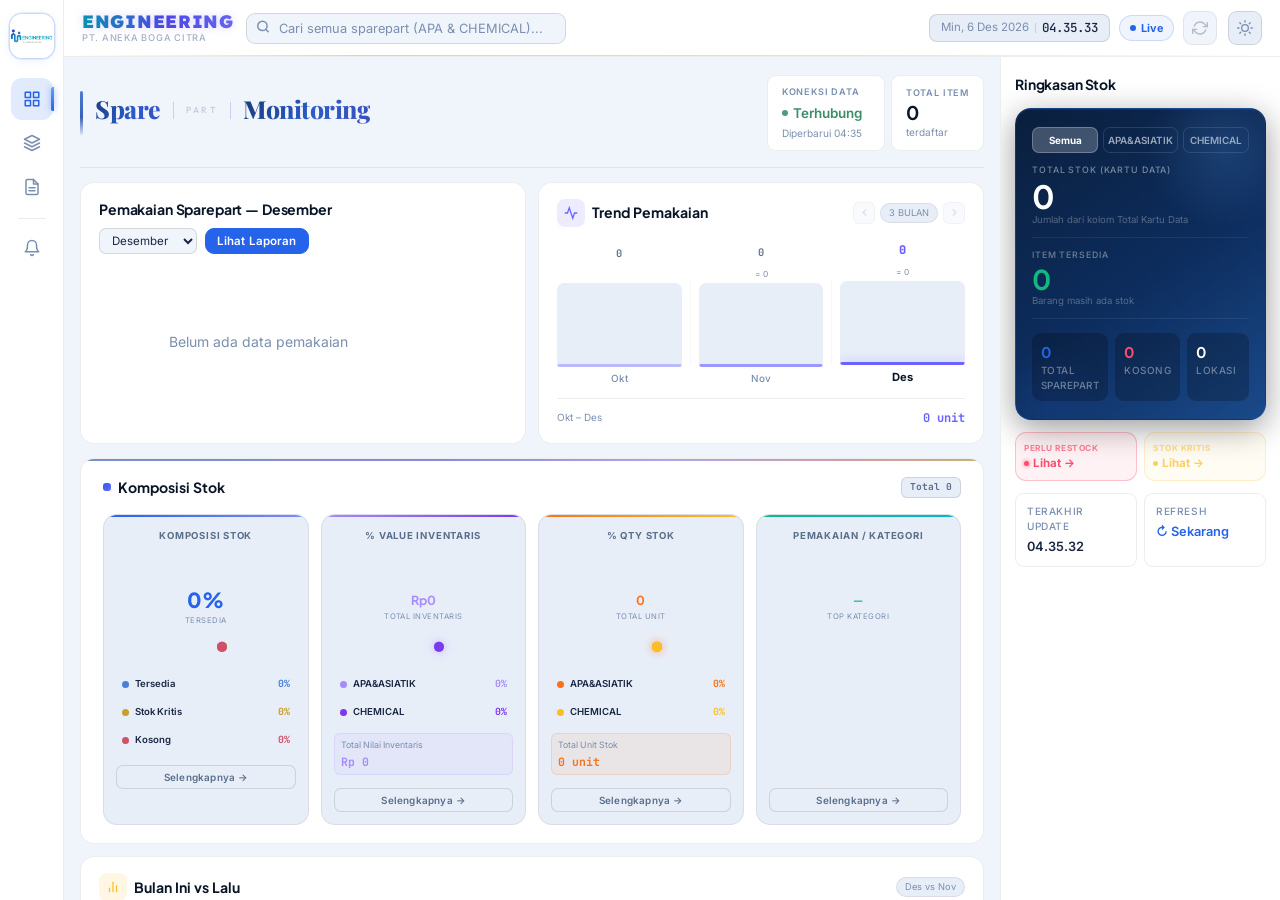
==== commit 94fecb87: "Update admin.html" ====
--- a/admin.html
+++ b/admin.html
@@ -753,7 +753,7 @@
     <div class="ld-ring"></div>
     <div class="ld-ring2"></div>
     <div class="ld-ring3"></div>
-    <div class="ld-logo"><img src="logo engineering.jpeg" alt="Logo"></div>
+    <div class="ld-logo"><img src="logoengineering.jpeg" alt="Logo"></div>
   </div>
   <div class="ld-brand-row">
     <div class="ld-title">Engineering</div>
@@ -769,7 +769,7 @@
 </div>
 <div class="app">
 <aside class="sidebar">
-  <div class="sb-brand" onclick="openLogoModal()" title="Lihat Detail Perusahaan"><div class="sb-brand-inner"><img src="logo engineering.jpeg" style="width:100%;height:100%;object-fit:contain;display:block"></div></div>
+  <div class="sb-brand" onclick="openLogoModal()" title="Lihat Detail Perusahaan"><div class="sb-brand-inner"><img src="logoengineering.jpeg" style="width:100%;height:100%;object-fit:contain;display:block"></div></div>
   <div class="nav-ic act" data-tip="Dashboard" onclick="nav('dashboard',this)">
     <svg viewBox="0 0 24 24" fill="none" stroke="currentColor" stroke-width="2" stroke-linecap="round" stroke-linejoin="round"><rect x="3" y="3" width="7" height="7"/><rect x="14" y="3" width="7" height="7"/><rect x="14" y="14" width="7" height="7"/><rect x="3" y="14" width="7" height="7"/></svg>
   </div>
@@ -3818,9 +3818,10 @@
   if (blnEl) blnEl.value = now.getMonth();
   if (thnEl) {
     thnEl.innerHTML = '';
-    // Dynamically populate: current year + 2 previous years
+    // Dynamically populate: tahun sekarang + 3 tahun ke belakang (otomatis bertambah setiap ganti tahun)
     const currentYear = now.getFullYear();
-    for (let y = currentYear; y >= currentYear - 2; y--) {
+    const startYear = currentYear - 3;
+    for (let y = currentYear; y >= startYear; y--) {
       const op = document.createElement('option');
       op.value = y; op.textContent = y;
       if (y === currentYear) op.selected = true;
@@ -4075,7 +4076,7 @@
   wrap.innerHTML = `
     <div class="logo-modal">
       <div class="logo-modal-close" onclick="closeLogoModal()">✕</div>
-      <div class="logo-modal-img-wrap"><div class="logo-modal-img-card"><img class="logo-modal-img" src="logo engineering.jpeg" alt="Logo PT. Aneka Boga Citra"></div></div>
+      <div class="logo-modal-img-wrap"><div class="logo-modal-img-card"><img class="logo-modal-img" src="logoengineering.jpeg" alt="Logo PT. Aneka Boga Citra"></div></div>
       <div class="logo-modal-name">PT. Aneka Boga Citra</div>
       <div class="logo-modal-sub">Engineering Department</div>
       <div class="logo-modal-divider"></div>
@@ -4458,4 +4459,4 @@
 
 <div id="toast-wrap"></div>
 </body>
-</html>+</html>       
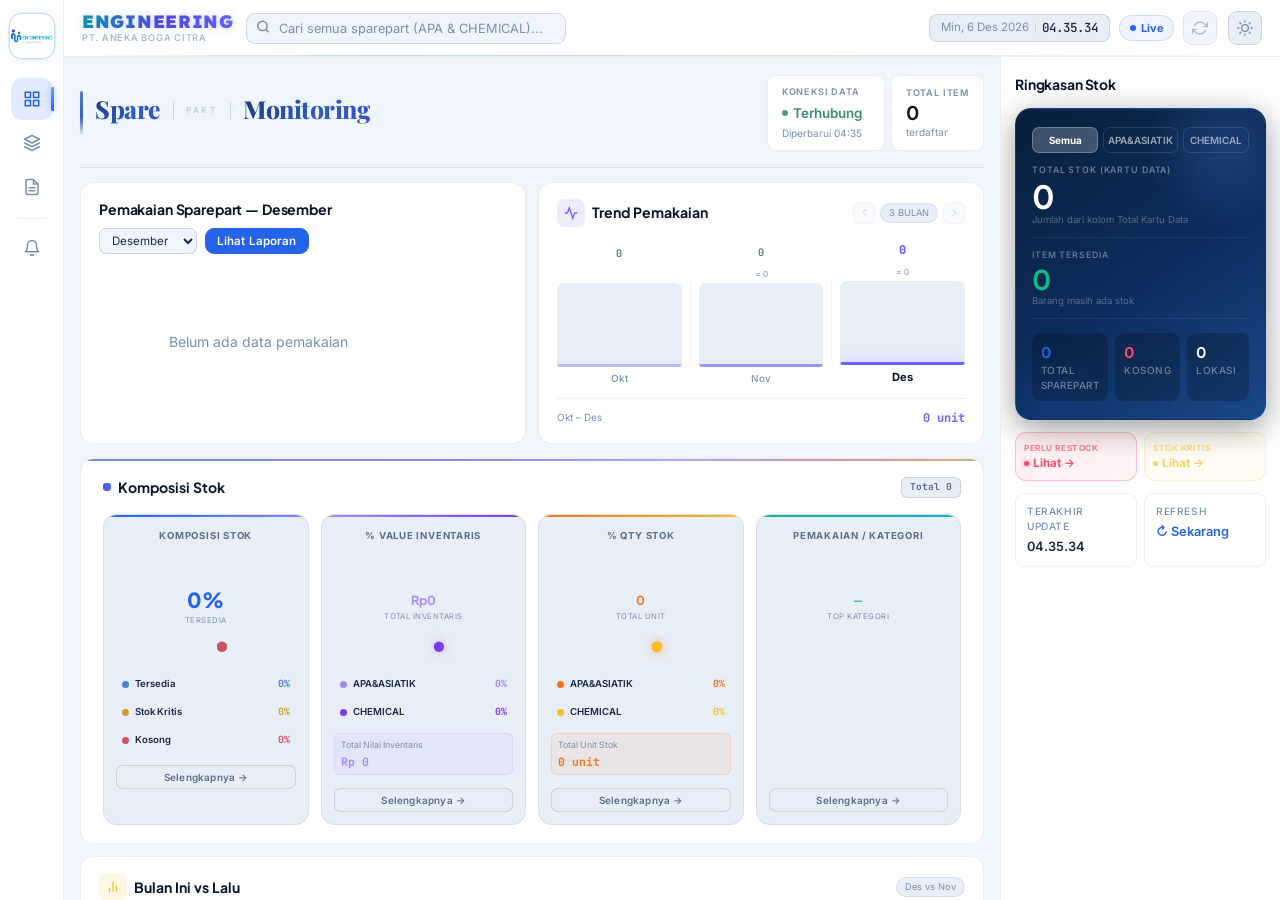
==== commit 51e50e97: "Update admin.html" ====
--- a/admin.html
+++ b/admin.html
@@ -1779,6 +1779,31 @@
   }
 }
 
+// ── REFRESH DROPDOWN TAHUN (hanya tampil tahun yg ada di data & <= tahun ini) ──
+function refreshThnDropdown() {
+  const thnEl = document.getElementById('l-thn');
+  if (!thnEl) return;
+  const currentYear = new Date().getFullYear();
+  const all = [...(_spDataApi||[]), ...(_spDataChem||[])];
+  const yearsFound = new Set();
+  all.forEach(item => {
+    Object.keys(item).forEach(k => {
+      const m = k.match(/\b(20\d{2})\b/);
+      if (m) yearsFound.add(parseInt(m[1]));
+    });
+  });
+  const validYears = [...yearsFound].filter(y => y <= currentYear).sort((a,b) => b - a);
+  const yearList = validYears.length > 0 ? validYears : [currentYear];
+  const prevVal = parseInt(thnEl.value) || currentYear;
+  thnEl.innerHTML = '';
+  yearList.forEach(y => {
+    const op = document.createElement('option');
+    op.value = y; op.textContent = y;
+    if (y === prevVal || (prevVal > currentYear && y === currentYear)) op.selected = true;
+    thnEl.appendChild(op);
+  });
+}
+
 async function fetchData() {
   // Flash overlay saat refresh
   let flash = document.getElementById('refresh-flash');
@@ -1835,6 +1860,8 @@
   updateDashboard();
   renderQuickNav();
   renderBarChart();
+  // Refresh dropdown tahun berdasarkan data aktual yang baru dimuat
+  refreshThnDropdown();
   renderLaporan();
   renderNotif();
   renderPriceDonut();
@@ -3818,15 +3845,28 @@
   if (blnEl) blnEl.value = now.getMonth();
   if (thnEl) {
     thnEl.innerHTML = '';
-    // Dynamically populate: tahun sekarang + 3 tahun ke belakang (otomatis bertambah setiap ganti tahun)
+    // Hanya tampilkan tahun yang sudah/sedang berjalan berdasarkan data aktual.
+    // Cari tahun awal dari kolom header "Pemakaian <Bulan> <Tahun>" atau fallback ke currentYear.
     const currentYear = now.getFullYear();
-    const startYear = currentYear - 3;
-    for (let y = currentYear; y >= startYear; y--) {
+    const all = [...(_spDataApi||[]), ...(_spDataChem||[])];
+    const yearsFound = new Set();
+    // Cari pola tahun dari key kolom data
+    all.forEach(item => {
+      Object.keys(item).forEach(k => {
+        const m = k.match(/\b(20\d{2})\b/);
+        if (m) yearsFound.add(parseInt(m[1]));
+      });
+    });
+    // Ambil tahun yang <= currentYear saja (tidak tampilkan masa depan)
+    const validYears = [...yearsFound].filter(y => y <= currentYear).sort((a,b) => b - a);
+    // Kalau tidak ada data tahun dari kolom, minimal tampilkan tahun sekarang saja
+    const yearList = validYears.length > 0 ? validYears : [currentYear];
+    yearList.forEach(y => {
       const op = document.createElement('option');
       op.value = y; op.textContent = y;
       if (y === currentYear) op.selected = true;
       thnEl.appendChild(op);
-    }
+    });
   }
   // Set dropdown bulan ke bulan terakhir yang ada data (akan di-update setelah fetchData)
   const dashBln = document.getElementById('dash-bln');
@@ -4459,4 +4499,4 @@
 
 <div id="toast-wrap"></div>
 </body>
-</html>       
+</html>
